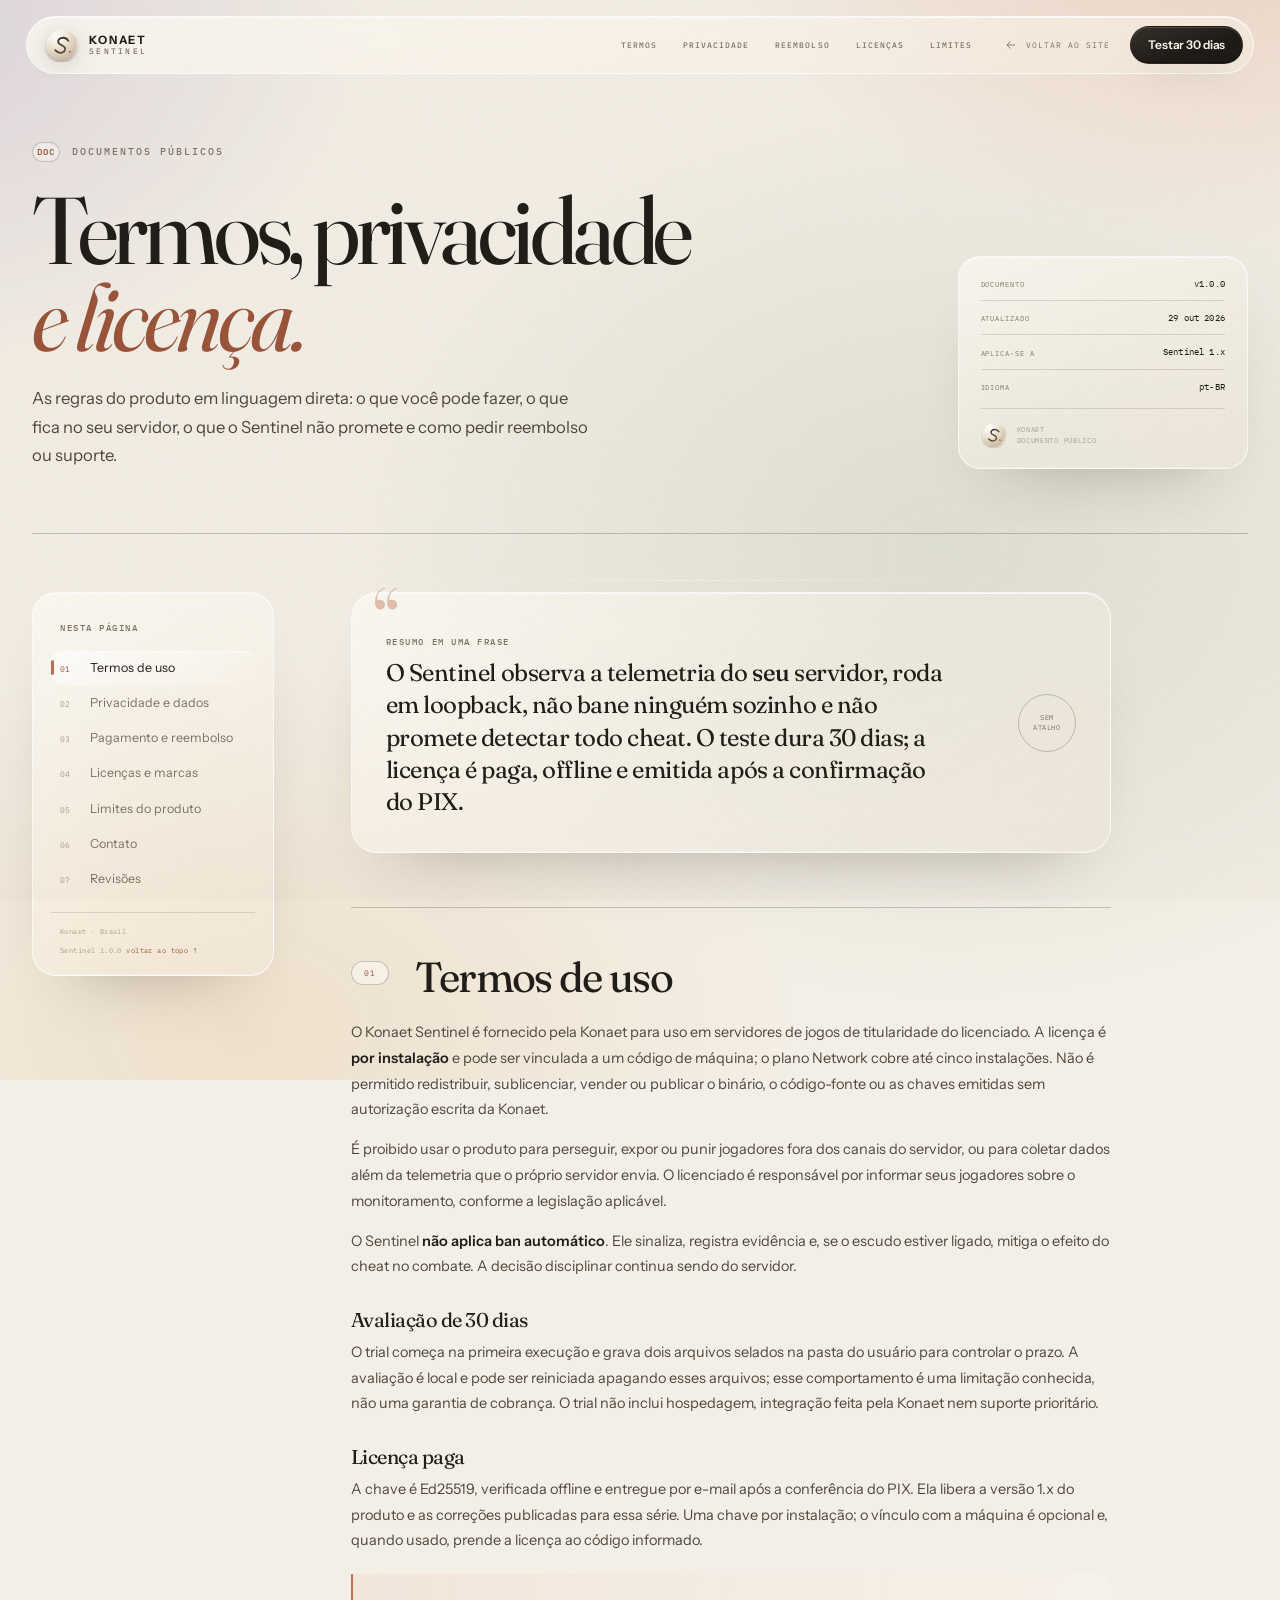
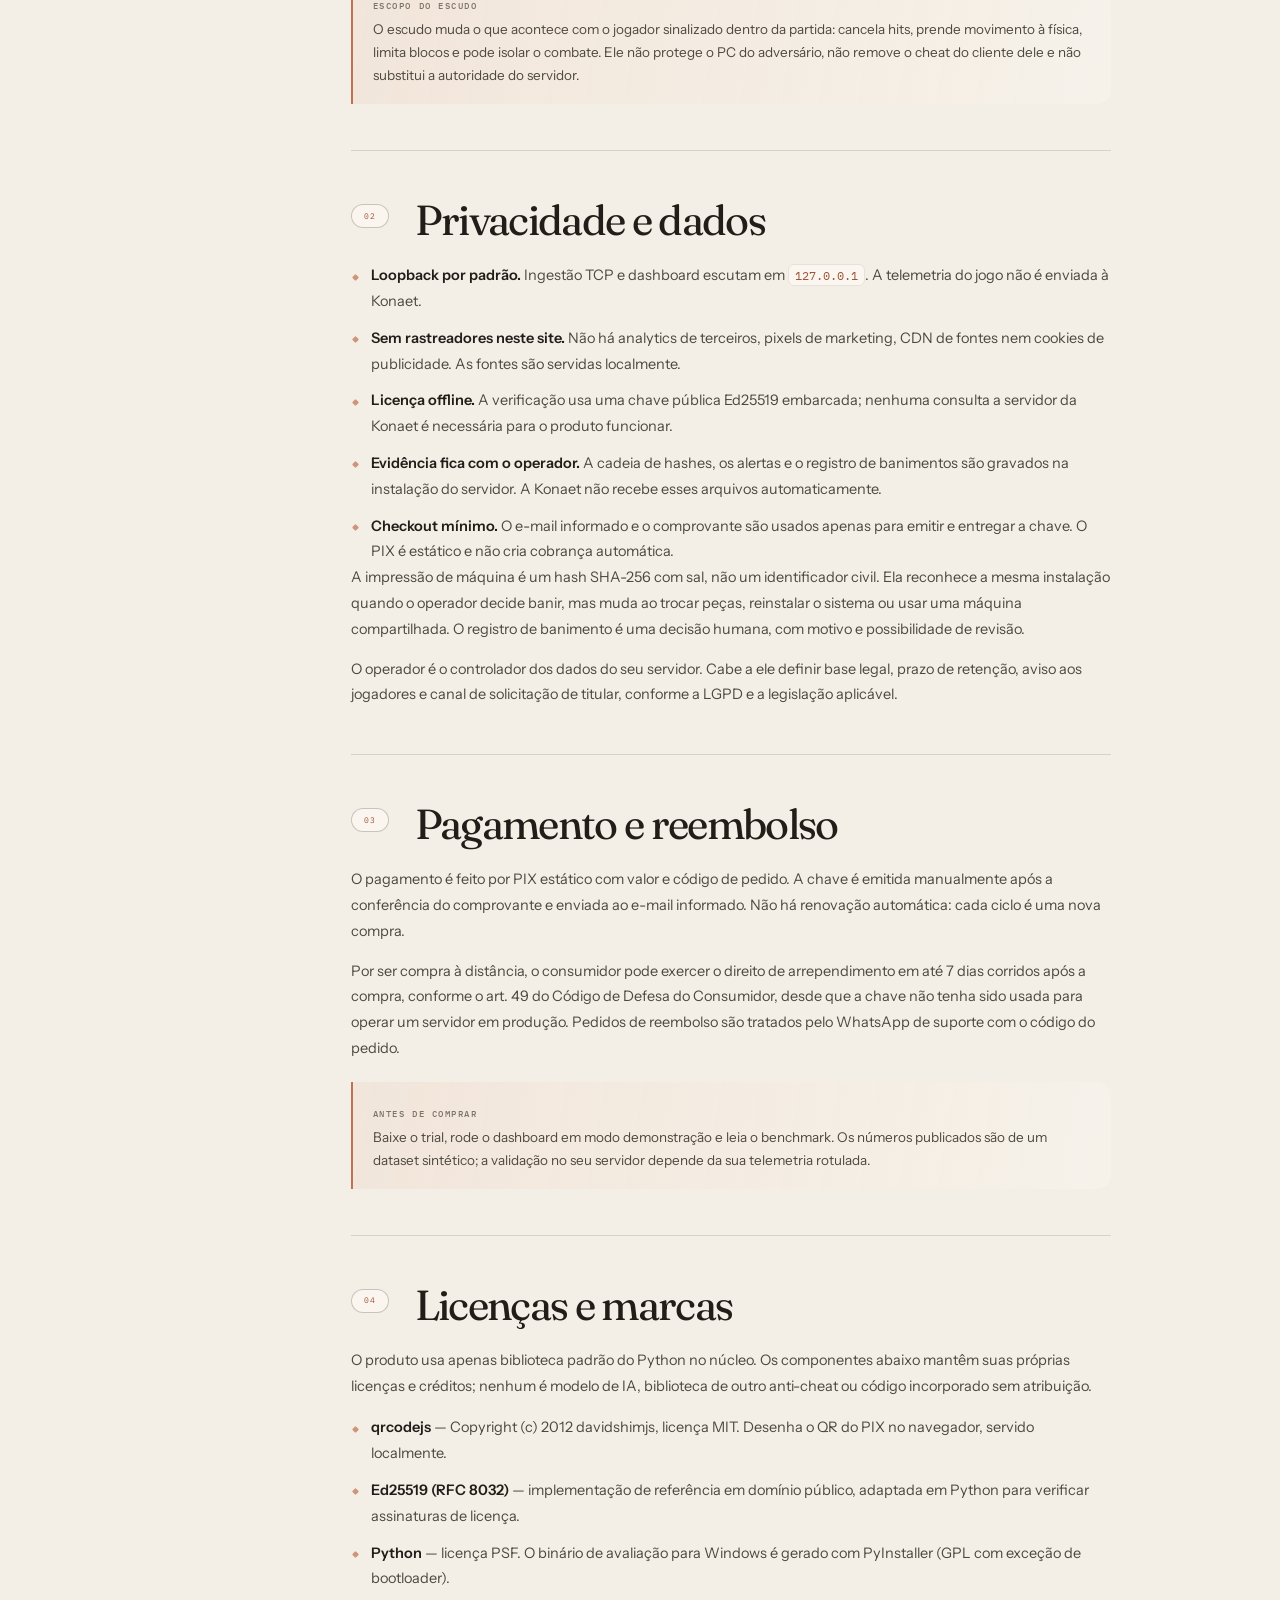
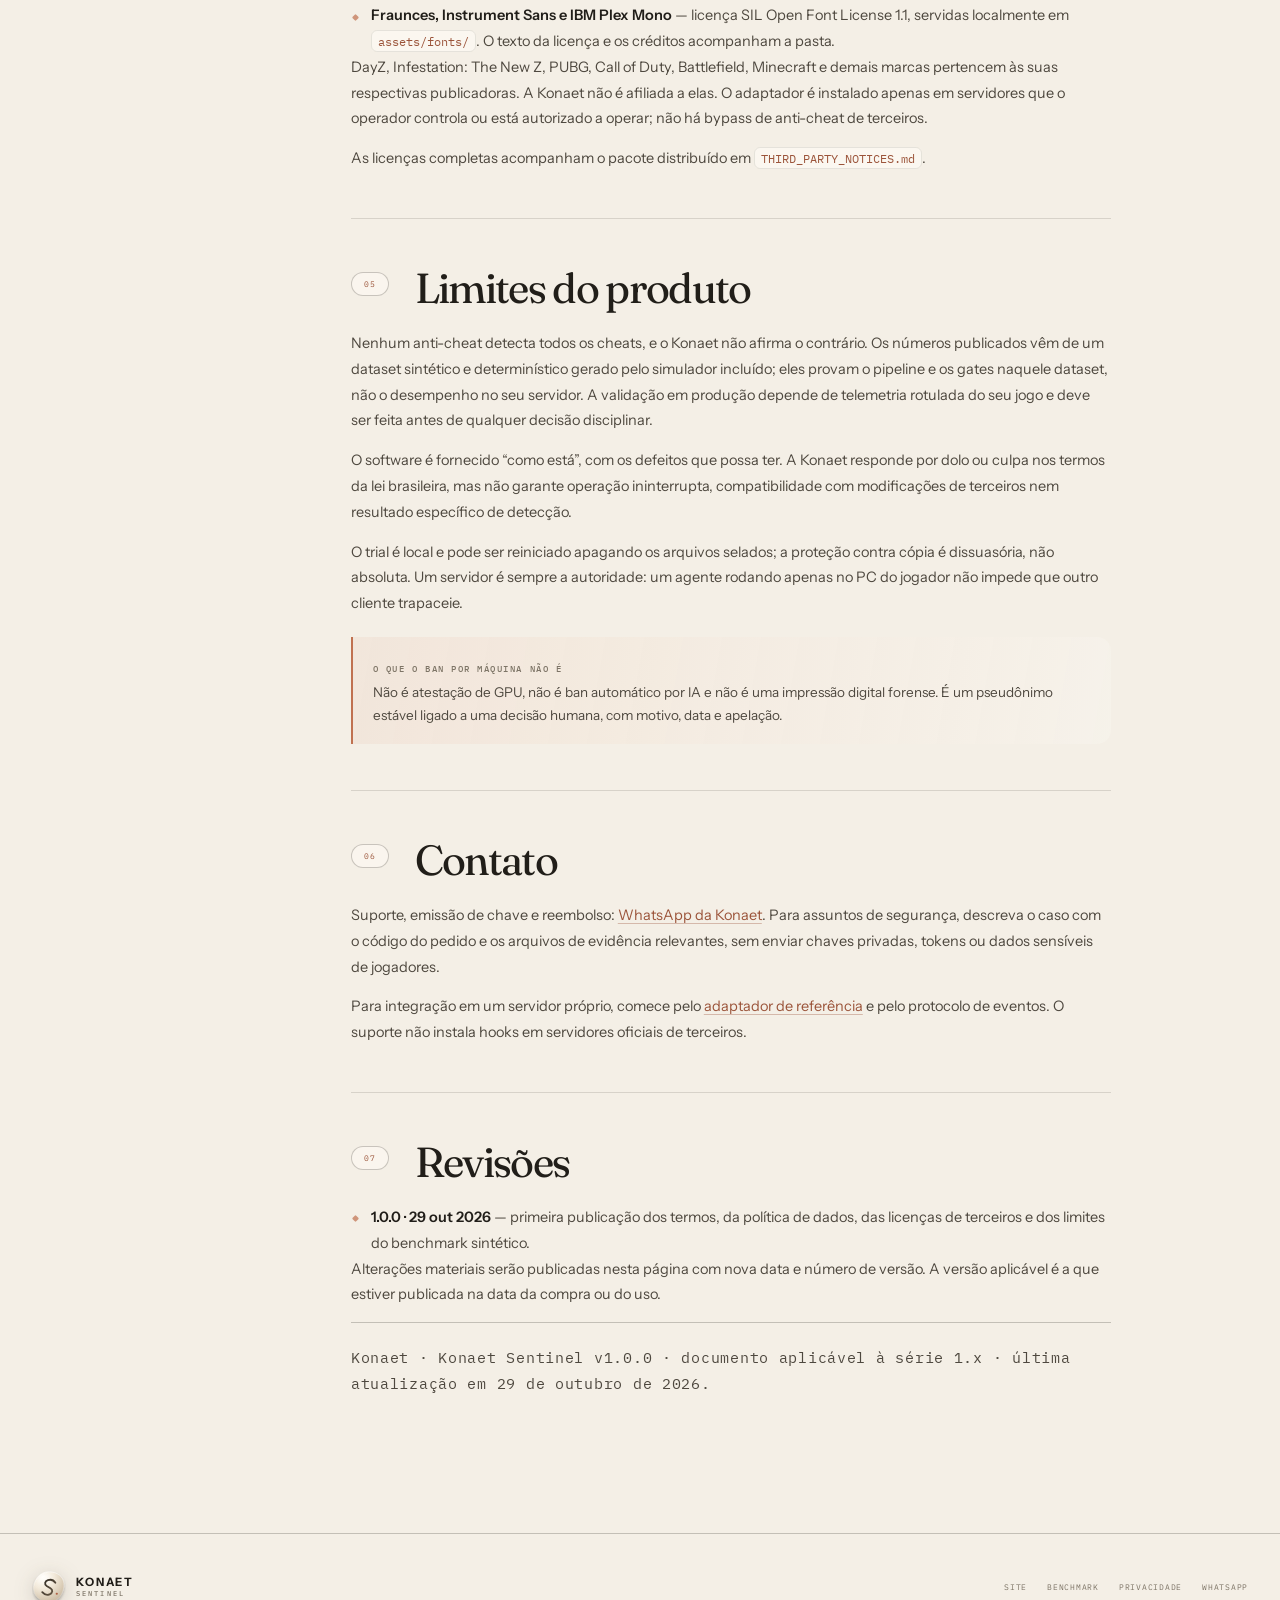
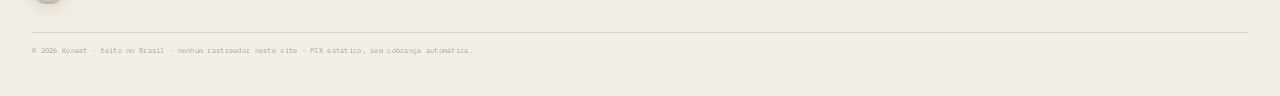
==== legal.html @ 9502de04 "site: publicar Konaet Sentinel e o teste de 30 dias" ====
<!doctype html>
<html lang="pt-BR">
<head>
<meta charset="utf-8">
<meta name="viewport" content="width=device-width, initial-scale=1">
<title>Termos, privacidade e licença · Konaet Sentinel</title>
<meta name="description" content="Termos de uso, privacidade, reembolso, licenças de terceiros e limites do Konaet Sentinel. Documento público da versão 1.0.0.">
<meta name="theme-color" content="#f4efe6">
<meta property="og:title" content="Termos, privacidade e licença · Konaet Sentinel">
<meta property="og:description" content="O que o Sentinel faz, o que não faz, como trata dados e quais são os limites do trial e da licença.">
<meta property="og:type" content="article">
<meta property="og:image" content="https://7dsol3.github.io/konaet-sentinel/assets/cover.jpg">
<meta property="og:image:width" content="1200">
<meta property="og:image:height" content="630">
<meta name="twitter:card" content="summary_large_image">
<meta name="twitter:image" content="https://7dsol3.github.io/konaet-sentinel/assets/cover.jpg">
<link rel="canonical" href="https://7dsol3.github.io/konaet-sentinel/legal.html">
<link rel="icon" href="assets/logo.svg" type="image/svg+xml">
<link rel="preload" as="font" href="assets/fonts/fraunces-normal-300-700-latin.woff2" type="font/woff2" crossorigin>
<link rel="preload" as="font" href="assets/fonts/instrument-sans-normal-400-700-latin.woff2" type="font/woff2" crossorigin>
<link rel="stylesheet" href="fonts.css">
<link rel="stylesheet" href="styles.css">
<link rel="stylesheet" href="legal.css">
</head>
<body class="legal-page">
<a class="skip" href="#documento">Pular para o documento</a>
<div class="grain" aria-hidden="true"></div>
<div class="legal-progress" id="legal-progress" aria-hidden="true"></div>

<header class="legal-head">
  <div class="legal-nav">
    <a class="brand" href="index.html" aria-label="Konaet Sentinel, voltar ao site">
      <img src="assets/logo.svg" alt="" width="34" height="34">
      <span class="brand-word"><b>KONAET</b><small>SENTINEL</small></span>
    </a>
    <nav class="legal-nav-links" aria-label="Documentos">
      <a href="#termos">Termos</a>
      <a href="#privacidade">Privacidade</a>
      <a href="#reembolso">Reembolso</a>
      <a href="#terceiros">Licenças</a>
      <a href="#limitacao">Limites</a>
    </nav>
    <a class="legal-back" href="index.html">
      <svg viewBox="0 0 24 24" fill="none" stroke="currentColor" stroke-width="1.6" aria-hidden="true"><path d="M19 12H5m0 0 6-6m-6 6 6 6"/></svg>
      <span>voltar ao site</span>
    </a>
    <a class="btn btn-ink btn-sm" href="index.html#planos">Testar 30 dias</a>
  </div>
</header>

<main class="legal-main wrap" id="documento">
  <div class="legal-hero">
    <div>
      <p class="kicker"><span>doc</span> documentos públicos</p>
      <h1>Termos, privacidade<br><em>e licença.</em></h1>
      <p class="legal-hero-lede">As regras do produto em linguagem direta: o que você pode fazer, o que fica no seu servidor, o que o Sentinel não promete e como pedir reembolso ou suporte.</p>
    </div>
    <aside class="legal-stamp glass" aria-label="Versão do documento">
      <dl>
        <div><dt>documento</dt><dd>v1.0.0</dd></div>
        <div><dt>atualizado</dt><dd>29 out 2026</dd></div>
        <div><dt>aplica-se a</dt><dd>Sentinel 1.x</dd></div>
        <div><dt>idioma</dt><dd>pt-BR</dd></div>
      </dl>
      <div class="stamp-seal">
        <img src="assets/logo.svg" alt="" width="26" height="26">
        <span>Konaet<br>documento público</span>
      </div>
    </aside>
  </div>

  <div class="legal-layout">
    <aside class="legal-toc glass" aria-label="Índice do documento">
      <span class="tag-label">nesta página</span>
      <nav>
        <a href="#termos" class="is-current"><i>01</i>Termos de uso</a>
        <a href="#privacidade"><i>02</i>Privacidade e dados</a>
        <a href="#reembolso"><i>03</i>Pagamento e reembolso</a>
        <a href="#terceiros"><i>04</i>Licenças e marcas</a>
        <a href="#limitacao"><i>05</i>Limites do produto</a>
        <a href="#contato"><i>06</i>Contato</a>
        <a href="#revisoes"><i>07</i>Revisões</a>
      </nav>
      <div class="legal-toc-foot">
        Konaet · Brasil<br>
        Sentinel 1.0.0
        <a href="#documento">voltar ao topo ↑</a>
      </div>
    </aside>

    <article class="legal-doc">
      <div class="legal-summary glass">
        <div>
          <span class="tag-label">resumo em uma frase</span>
          <p>O Sentinel observa a telemetria do <strong>seu</strong> servidor, roda em loopback, não bane ninguém sozinho e não promete detectar todo cheat. O teste dura 30 dias; a licença é paga, offline e emitida após a confirmação do PIX.</p>
        </div>
        <span class="legal-summary-mark" aria-hidden="true">sem<br>atalho</span>
      </div>

      <section class="legal-section" id="termos">
        <div class="legal-section-head">
          <span class="legal-section-num" aria-hidden="true">01</span>
          <h2><a class="legal-anchor" href="#termos">Termos de uso</a></h2>
        </div>
        <p>O Konaet Sentinel é fornecido pela Konaet para uso em servidores de jogos de titularidade do licenciado. A licença é <strong>por instalação</strong> e pode ser vinculada a um código de máquina; o plano Network cobre até cinco instalações. Não é permitido redistribuir, sublicenciar, vender ou publicar o binário, o código-fonte ou as chaves emitidas sem autorização escrita da Konaet.</p>
        <p>É proibido usar o produto para perseguir, expor ou punir jogadores fora dos canais do servidor, ou para coletar dados além da telemetria que o próprio servidor envia. O licenciado é responsável por informar seus jogadores sobre o monitoramento, conforme a legislação aplicável.</p>
        <p>O Sentinel <strong>não aplica ban automático</strong>. Ele sinaliza, registra evidência e, se o escudo estiver ligado, mitiga o efeito do cheat no combate. A decisão disciplinar continua sendo do servidor.</p>

        <h3>Avaliação de 30 dias</h3>
        <p>O trial começa na primeira execução e grava dois arquivos selados na pasta do usuário para controlar o prazo. A avaliação é local e pode ser reiniciada apagando esses arquivos; esse comportamento é uma limitação conhecida, não uma garantia de cobrança. O trial não inclui hospedagem, integração feita pela Konaet nem suporte prioritário.</p>

        <h3>Licença paga</h3>
        <p>A chave é Ed25519, verificada offline e entregue por e-mail após a conferência do PIX. Ela libera a versão 1.x do produto e as correções publicadas para essa série. Uma chave por instalação; o vínculo com a máquina é opcional e, quando usado, prende a licença ao código informado.</p>

        <div class="legal-note">
          <span class="tag-label">escopo do escudo</span>
          <p>O escudo muda o que acontece com o jogador sinalizado dentro da partida: cancela hits, prende movimento à física, limita blocos e pode isolar o combate. Ele não protege o PC do adversário, não remove o cheat do cliente dele e não substitui a autoridade do servidor.</p>
        </div>
      </section>

      <section class="legal-section" id="privacidade">
        <div class="legal-section-head">
          <span class="legal-section-num" aria-hidden="true">02</span>
          <h2><a class="legal-anchor" href="#privacidade">Privacidade e dados</a></h2>
        </div>
        <ul>
          <li><strong>Loopback por padrão.</strong> Ingestão TCP e dashboard escutam em <code>127.0.0.1</code>. A telemetria do jogo não é enviada à Konaet.</li>
          <li><strong>Sem rastreadores neste site.</strong> Não há analytics de terceiros, pixels de marketing, CDN de fontes nem cookies de publicidade. As fontes são servidas localmente.</li>
          <li><strong>Licença offline.</strong> A verificação usa uma chave pública Ed25519 embarcada; nenhuma consulta a servidor da Konaet é necessária para o produto funcionar.</li>
          <li><strong>Evidência fica com o operador.</strong> A cadeia de hashes, os alertas e o registro de banimentos são gravados na instalação do servidor. A Konaet não recebe esses arquivos automaticamente.</li>
          <li><strong>Checkout mínimo.</strong> O e-mail informado e o comprovante são usados apenas para emitir e entregar a chave. O PIX é estático e não cria cobrança automática.</li>
        </ul>
        <p>A impressão de máquina é um hash SHA-256 com sal, não um identificador civil. Ela reconhece a mesma instalação quando o operador decide banir, mas muda ao trocar peças, reinstalar o sistema ou usar uma máquina compartilhada. O registro de banimento é uma decisão humana, com motivo e possibilidade de revisão.</p>
        <p>O operador é o controlador dos dados do seu servidor. Cabe a ele definir base legal, prazo de retenção, aviso aos jogadores e canal de solicitação de titular, conforme a LGPD e a legislação aplicável.</p>
      </section>

      <section class="legal-section" id="reembolso">
        <div class="legal-section-head">
          <span class="legal-section-num" aria-hidden="true">03</span>
          <h2><a class="legal-anchor" href="#reembolso">Pagamento e reembolso</a></h2>
        </div>
        <p>O pagamento é feito por PIX estático com valor e código de pedido. A chave é emitida manualmente após a conferência do comprovante e enviada ao e-mail informado. Não há renovação automática: cada ciclo é uma nova compra.</p>
        <p>Por ser compra à distância, o consumidor pode exercer o direito de arrependimento em até 7 dias corridos após a compra, conforme o art. 49 do Código de Defesa do Consumidor, desde que a chave não tenha sido usada para operar um servidor em produção. Pedidos de reembolso são tratados pelo WhatsApp de suporte com o código do pedido.</p>
        <div class="legal-note">
          <span class="tag-label">antes de comprar</span>
          <p>Baixe o trial, rode o dashboard em modo demonstração e leia o benchmark. Os números publicados são de um dataset sintético; a validação no seu servidor depende da sua telemetria rotulada.</p>
        </div>
      </section>

      <section class="legal-section" id="terceiros">
        <div class="legal-section-head">
          <span class="legal-section-num" aria-hidden="true">04</span>
          <h2><a class="legal-anchor" href="#terceiros">Licenças e marcas</a></h2>
        </div>
        <p>O produto usa apenas biblioteca padrão do Python no núcleo. Os componentes abaixo mantêm suas próprias licenças e créditos; nenhum é modelo de IA, biblioteca de outro anti-cheat ou código incorporado sem atribuição.</p>
        <ul>
          <li><strong>qrcodejs</strong> — Copyright (c) 2012 davidshimjs, licença MIT. Desenha o QR do PIX no navegador, servido localmente.</li>
          <li><strong>Ed25519 (RFC 8032)</strong> — implementação de referência em domínio público, adaptada em Python para verificar assinaturas de licença.</li>
          <li><strong>Python</strong> — licença PSF. O binário de avaliação para Windows é gerado com PyInstaller (GPL com exceção de bootloader).</li>
          <li><strong>Fraunces, Instrument Sans e IBM Plex Mono</strong> — licença SIL Open Font License 1.1, servidas localmente em <code>assets/fonts/</code>. O texto da licença e os créditos acompanham a pasta.</li>
        </ul>
        <p>DayZ, Infestation: The New Z, PUBG, Call of Duty, Battlefield, Minecraft e demais marcas pertencem às suas respectivas publicadoras. A Konaet não é afiliada a elas. O adaptador é instalado apenas em servidores que o operador controla ou está autorizado a operar; não há bypass de anti-cheat de terceiros.</p>
        <p>As licenças completas acompanham o pacote distribuído em <code>THIRD_PARTY_NOTICES.md</code>.</p>
      </section>

      <section class="legal-section" id="limitacao">
        <div class="legal-section-head">
          <span class="legal-section-num" aria-hidden="true">05</span>
          <h2><a class="legal-anchor" href="#limitacao">Limites do produto</a></h2>
        </div>
        <p>Nenhum anti-cheat detecta todos os cheats, e o Konaet não afirma o contrário. Os números publicados vêm de um dataset sintético e determinístico gerado pelo simulador incluído; eles provam o pipeline e os gates naquele dataset, não o desempenho no seu servidor. A validação em produção depende de telemetria rotulada do seu jogo e deve ser feita antes de qualquer decisão disciplinar.</p>
        <p>O software é fornecido “como está”, com os defeitos que possa ter. A Konaet responde por dolo ou culpa nos termos da lei brasileira, mas não garante operação ininterrupta, compatibilidade com modificações de terceiros nem resultado específico de detecção.</p>
        <p>O trial é local e pode ser reiniciado apagando os arquivos selados; a proteção contra cópia é dissuasória, não absoluta. Um servidor é sempre a autoridade: um agente rodando apenas no PC do jogador não impede que outro cliente trapaceie.</p>
        <div class="legal-note">
          <span class="tag-label">o que o ban por máquina não é</span>
          <p>Não é atestação de GPU, não é ban automático por IA e não é uma impressão digital forense. É um pseudônimo estável ligado a uma decisão humana, com motivo, data e apelação.</p>
        </div>
      </section>

      <section class="legal-section" id="contato">
        <div class="legal-section-head">
          <span class="legal-section-num" aria-hidden="true">06</span>
          <h2><a class="legal-anchor" href="#contato">Contato</a></h2>
        </div>
        <p>Suporte, emissão de chave e reembolso: <a href="https://wa.me/message/43CXZJ7NW2FPDO" target="_blank" rel="noopener">WhatsApp da Konaet</a>. Para assuntos de segurança, descreva o caso com o código do pedido e os arquivos de evidência relevantes, sem enviar chaves privadas, tokens ou dados sensíveis de jogadores.</p>
        <p>Para integração em um servidor próprio, comece pelo <a href="index.html#jogos">adaptador de referência</a> e pelo protocolo de eventos. O suporte não instala hooks em servidores oficiais de terceiros.</p>
      </section>

      <section class="legal-section" id="revisoes">
        <div class="legal-section-head">
          <span class="legal-section-num" aria-hidden="true">07</span>
          <h2><a class="legal-anchor" href="#revisoes">Revisões</a></h2>
        </div>
        <ul>
          <li><strong>1.0.0 · 29 out 2026</strong> — primeira publicação dos termos, da política de dados, das licenças de terceiros e dos limites do benchmark sintético.</li>
        </ul>
        <p>Alterações materiais serão publicadas nesta página com nova data e número de versão. A versão aplicável é a que estiver publicada na data da compra ou do uso.</p>
        <p class="legal-foot">Konaet · Konaet Sentinel v1.0.0 · documento aplicável à série 1.x · última atualização em 29 de outubro de 2026.</p>
      </section>
    </article>
  </div>
</main>

<footer class="legal-footer">
  <div class="wrap legal-footer-inner">
    <a class="brand" href="index.html" aria-label="Konaet Sentinel">
      <img src="assets/logo.svg" alt="" width="34" height="34">
      <span class="brand-word"><b>KONAET</b><small>SENTINEL</small></span>
    </a>
    <nav class="legal-footer-links" aria-label="Links do documento">
      <a href="index.html">site</a>
      <a href="index.html#prova">benchmark</a>
      <a href="#privacidade">privacidade</a>
      <a href="https://wa.me/message/43CXZJ7NW2FPDO" target="_blank" rel="noopener">WhatsApp</a>
    </nav>
    <p class="fine">© 2026 Konaet · feito no Brasil · nenhum rastreador neste site · PIX estático, sem cobrança automática.</p>
  </div>
</footer>

<script>
(function () {
  var bar = document.getElementById("legal-progress");
  var links = Array.prototype.slice.call(document.querySelectorAll(".legal-toc nav a"));
  var entries = links.map(function (link) {
    var id = link.getAttribute("href").slice(1);
    return { link: link, section: document.getElementById(id) };
  }).filter(function (entry) { return entry.section; });
  var ticking = false;

  function update() {
    var top = window.scrollY || window.pageYOffset;
    var max = document.documentElement.scrollHeight - window.innerHeight;
    if (bar) bar.style.transform = "scaleX(" + (max > 0 ? Math.min(top / max, 1) : 0) + ")";
    var active = entries.length ? entries[0] : null;
    entries.forEach(function (entry) {
      if (entry.section.getBoundingClientRect().top <= 180) active = entry;
    });
    if (active) {
      entries.forEach(function (entry) { entry.link.classList.toggle("is-current", entry === active); });
    }
    ticking = false;
  }

  window.addEventListener("scroll", function () {
    if (!ticking) {
      ticking = true;
      requestAnimationFrame(update);
    }
  }, { passive: true });
  update();
})();
</script>
</body>
</html>
---- fonts.css ----
/* latin-ext */
@font-face {
  font-family: 'Fraunces';
  font-style: italic;
  font-weight: 300 600;
  font-display: swap;
  src: url(assets/fonts/fraunces-italic-300-600-latin-ext.woff2) format('woff2');
  unicode-range: U+0100-02BA, U+02BD-02C5, U+02C7-02CC, U+02CE-02D7, U+02DD-02FF, U+0304, U+0308, U+0329, U+1D00-1DBF, U+1E00-1E9F, U+1EF2-1EFF, U+2020, U+20A0-20AB, U+20AD-20C4, U+2113, U+2C60-2C7F, U+A720-A7FF;
}

/* latin */
@font-face {
  font-family: 'Fraunces';
  font-style: italic;
  font-weight: 300 600;
  font-display: swap;
  src: url(assets/fonts/fraunces-italic-300-600-latin.woff2) format('woff2');
  unicode-range: U+0000-00FF, U+0131, U+0152-0153, U+02BB-02BC, U+02C6, U+02DA, U+02DC, U+0304, U+0308, U+0329, U+2000-206F, U+20AC, U+2122, U+2191, U+2193, U+2212, U+2215, U+FEFF, U+FFFD;
}

/* latin-ext */
@font-face {
  font-family: 'Fraunces';
  font-style: normal;
  font-weight: 300 700;
  font-display: swap;
  src: url(assets/fonts/fraunces-normal-300-700-latin-ext.woff2) format('woff2');
  unicode-range: U+0100-02BA, U+02BD-02C5, U+02C7-02CC, U+02CE-02D7, U+02DD-02FF, U+0304, U+0308, U+0329, U+1D00-1DBF, U+1E00-1E9F, U+1EF2-1EFF, U+2020, U+20A0-20AB, U+20AD-20C4, U+2113, U+2C60-2C7F, U+A720-A7FF;
}

/* latin */
@font-face {
  font-family: 'Fraunces';
  font-style: normal;
  font-weight: 300 700;
  font-display: swap;
  src: url(assets/fonts/fraunces-normal-300-700-latin.woff2) format('woff2');
  unicode-range: U+0000-00FF, U+0131, U+0152-0153, U+02BB-02BC, U+02C6, U+02DA, U+02DC, U+0304, U+0308, U+0329, U+2000-206F, U+20AC, U+2122, U+2191, U+2193, U+2212, U+2215, U+FEFF, U+FFFD;
}

/* latin-ext */
@font-face {
  font-family: 'IBM Plex Mono';
  font-style: normal;
  font-weight: 400;
  font-display: swap;
  src: url(assets/fonts/ibm-plex-mono-normal-400-latin-ext.woff2) format('woff2');
  unicode-range: U+0100-02BA, U+02BD-02C5, U+02C7-02CC, U+02CE-02D7, U+02DD-02FF, U+0304, U+0308, U+0329, U+1D00-1DBF, U+1E00-1E9F, U+1EF2-1EFF, U+2020, U+20A0-20AB, U+20AD-20C4, U+2113, U+2C60-2C7F, U+A720-A7FF;
}

/* latin */
@font-face {
  font-family: 'IBM Plex Mono';
  font-style: normal;
  font-weight: 400;
  font-display: swap;
  src: url(assets/fonts/ibm-plex-mono-normal-400-latin.woff2) format('woff2');
  unicode-range: U+0000-00FF, U+0131, U+0152-0153, U+02BB-02BC, U+02C6, U+02DA, U+02DC, U+0304, U+0308, U+0329, U+2000-206F, U+20AC, U+2122, U+2191, U+2193, U+2212, U+2215, U+FEFF, U+FFFD;
}

/* latin-ext */
@font-face {
  font-family: 'IBM Plex Mono';
  font-style: normal;
  font-weight: 500;
  font-display: swap;
  src: url(assets/fonts/ibm-plex-mono-normal-500-latin-ext.woff2) format('woff2');
  unicode-range: U+0100-02BA, U+02BD-02C5, U+02C7-02CC, U+02CE-02D7, U+02DD-02FF, U+0304, U+0308, U+0329, U+1D00-1DBF, U+1E00-1E9F, U+1EF2-1EFF, U+2020, U+20A0-20AB, U+20AD-20C4, U+2113, U+2C60-2C7F, U+A720-A7FF;
}

/* latin */
@font-face {
  font-family: 'IBM Plex Mono';
  font-style: normal;
  font-weight: 500;
  font-display: swap;
  src: url(assets/fonts/ibm-plex-mono-normal-500-latin.woff2) format('woff2');
  unicode-range: U+0000-00FF, U+0131, U+0152-0153, U+02BB-02BC, U+02C6, U+02DA, U+02DC, U+0304, U+0308, U+0329, U+2000-206F, U+20AC, U+2122, U+2191, U+2193, U+2212, U+2215, U+FEFF, U+FFFD;
}

/* latin-ext */
@font-face {
  font-family: 'Instrument Sans';
  font-style: italic;
  font-weight: 400 600;
  font-stretch: 100%;
  font-display: swap;
  src: url(assets/fonts/instrument-sans-italic-400-600-latin-ext.woff2) format('woff2');
  unicode-range: U+0100-02BA, U+02BD-02C5, U+02C7-02CC, U+02CE-02D7, U+02DD-02FF, U+0304, U+0308, U+0329, U+1D00-1DBF, U+1E00-1E9F, U+1EF2-1EFF, U+2020, U+20A0-20AB, U+20AD-20C4, U+2113, U+2C60-2C7F, U+A720-A7FF;
}

/* latin */
@font-face {
  font-family: 'Instrument Sans';
  font-style: italic;
  font-weight: 400 600;
  font-stretch: 100%;
  font-display: swap;
  src: url(assets/fonts/instrument-sans-italic-400-600-latin.woff2) format('woff2');
  unicode-range: U+0000-00FF, U+0131, U+0152-0153, U+02BB-02BC, U+02C6, U+02DA, U+02DC, U+0304, U+0308, U+0329, U+2000-206F, U+20AC, U+2122, U+2191, U+2193, U+2212, U+2215, U+FEFF, U+FFFD;
}

/* latin-ext */
@font-face {
  font-family: 'Instrument Sans';
  font-style: normal;
  font-weight: 400 700;
  font-stretch: 100%;
  font-display: swap;
  src: url(assets/fonts/instrument-sans-normal-400-700-latin-ext.woff2) format('woff2');
  unicode-range: U+0100-02BA, U+02BD-02C5, U+02C7-02CC, U+02CE-02D7, U+02DD-02FF, U+0304, U+0308, U+0329, U+1D00-1DBF, U+1E00-1E9F, U+1EF2-1EFF, U+2020, U+20A0-20AB, U+20AD-20C4, U+2113, U+2C60-2C7F, U+A720-A7FF;
}

/* latin */
@font-face {
  font-family: 'Instrument Sans';
  font-style: normal;
  font-weight: 400 700;
  font-stretch: 100%;
  font-display: swap;
  src: url(assets/fonts/instrument-sans-normal-400-700-latin.woff2) format('woff2');
  unicode-range: U+0000-00FF, U+0131, U+0152-0153, U+02BB-02BC, U+02C6, U+02DA, U+02DC, U+0304, U+0308, U+0329, U+2000-206F, U+20AC, U+2122, U+2191, U+2193, U+2212, U+2215, U+FEFF, U+FFFD;
}
---- styles.css ----
/* ==========================================================================
   Konaet Sentinel — superfície de vidro líquido
   Papel marfim, vidro leitoso, tipografia editorial e micro-instrumentos.
   Sem neon, sem HUD, sem estética futurista: matéria, luz e impressão.
   ========================================================================== */

:root {
  --paper: #f4efe6;
  --paper-deep: #ece4d6;
  --cream: #fdf9f0;
  --milk: rgba(255, 252, 246, 0.58);
  --ink: #211e19;
  --ink-soft: #4e483f;
  --muted: #7d7466;
  --faint: #a89e8e;
  --line: rgba(44, 38, 29, 0.14);
  --line-strong: rgba(44, 38, 29, 0.24);
  --clay: #c07150;
  --clay-deep: #9b543a;
  --peach: #e9b9a0;
  --peach-soft: #f3d6c6;
  --sage: #93a68c;
  --sage-deep: #64775d;
  --lilac: #bcb0cf;
  --plum: #8a6f86;
  --honey: #d8ad6f;
  --serif: "Fraunces", "Iowan Old Style", "Palatino Linotype", Georgia, serif;
  --sans: "Instrument Sans", "Segoe UI", system-ui, -apple-system, sans-serif;
  --mono: "IBM Plex Mono", ui-monospace, "Cascadia Mono", Consolas, monospace;
  --r-xs: 12px;
  --r-sm: 18px;
  --r-md: 26px;
  --r-lg: 36px;
  --shadow-soft: 0 34px 70px -46px rgba(58, 44, 28, 0.42);
  --shadow-lift: 0 46px 90px -48px rgba(58, 44, 28, 0.5);
  --ease: cubic-bezier(0.22, 1, 0.36, 1);
  --ease-spring: cubic-bezier(0.34, 1.5, 0.64, 1);
}

*,
*::before,
*::after { box-sizing: border-box; }

[hidden] { display: none !important; }

html {
  scroll-behavior: smooth;
  -webkit-text-size-adjust: 100%;
}

body {
  margin: 0;
  background: var(--paper);
  color: var(--ink);
  font-family: var(--sans);
  font-size: 16px;
  line-height: 1.6;
  font-optical-sizing: auto;
  -webkit-font-smoothing: antialiased;
  text-rendering: optimizeLegibility;
  overflow-x: hidden;
}

body::before {
  content: "";
  position: fixed;
  inset: -20vh -10vw;
  z-index: -2;
  pointer-events: none;
  background:
    radial-gradient(48% 42% at 88% 4%, rgba(233, 185, 160, 0.55), transparent 70%),
    radial-gradient(42% 38% at 2% 16%, rgba(188, 176, 207, 0.4), transparent 72%),
    radial-gradient(52% 48% at 70% 58%, rgba(147, 166, 140, 0.2), transparent 74%),
    radial-gradient(50% 40% at 24% 96%, rgba(216, 173, 111, 0.22), transparent 72%);
}

::selection { background: var(--clay); color: var(--cream); }

img, svg { max-width: 100%; }
img { display: block; }
a { color: inherit; }
button { font: inherit; color: inherit; }
code { font-family: var(--mono); }

h1, h2, h3, h4, p, figure, dl, dd { margin: 0; }
h1, h2, h3 { font-family: var(--serif); font-weight: 420; line-height: 0.98; letter-spacing: -0.035em; }
h1 em, h2 em, h3 em { font-style: italic; font-weight: 380; color: var(--clay-deep); }
ul { margin: 0; padding: 0; list-style: none; }

:focus-visible {
  outline: 2px solid var(--clay-deep);
  outline-offset: 3px;
  border-radius: 6px;
}

.skip {
  position: fixed;
  top: -100px;
  left: 20px;
  z-index: 200;
  padding: 12px 20px;
  border-radius: 999px;
  background: var(--ink);
  color: var(--cream);
  font: 600 12px/1 var(--sans);
  text-decoration: none;
  transition: top 0.25s var(--ease);
}
.skip:focus { top: 20px; }

/* ---------------------------------------------------------- textura e moldura */
.grain {
  position: fixed;
  inset: 0;
  z-index: 90;
  pointer-events: none;
  opacity: 0.22;
  mix-blend-mode: multiply;
  background-image: url("data:image/svg+xml,%3Csvg xmlns='http://www.w3.org/2000/svg' width='220' height='220'%3E%3Cfilter id='n'%3E%3CfeTurbulence type='fractalNoise' baseFrequency='.84' numOctaves='3' stitchTiles='stitch'/%3E%3C/filter%3E%3Crect width='100%25' height='100%25' filter='url(%23n)' opacity='.5'/%3E%3C/svg%3E");
}

.frame {
  position: fixed;
  inset: 11px;
  z-index: 70;
  pointer-events: none;
  border: 1px solid rgba(255, 255, 255, 0.5);
  border-radius: 22px;
  box-shadow:
    0 0 0 1px rgba(44, 38, 29, 0.07),
    inset 0 0 0 1px rgba(255, 255, 255, 0.2);
}

.scroll-progress {
  position: fixed;
  top: 0;
  left: 0;
  z-index: 120;
  width: 100%;
  height: 2px;
  background: linear-gradient(90deg, var(--clay-deep), var(--peach), var(--lilac));
  transform: scaleX(0);
  transform-origin: 0 50%;
  pointer-events: none;
}

/* ---------------------------------------------------------- cursor de vidro */
.cursor-lens,
.cursor-dot { display: none; }

@media (hover: hover) and (pointer: fine) and (min-width: 1021px) {
  .cursor-lens {
    display: block;
    position: fixed;
    top: 0;
    left: 0;
    z-index: 70;
    width: 260px;
    height: 260px;
    margin: -130px 0 0 -130px;
    border-radius: 50%;
    pointer-events: none;
    background: radial-gradient(circle at 36% 30%, rgba(255, 255, 255, 0.28), rgba(255, 255, 255, 0.04) 58%, transparent 70%);
    border: 1px solid rgba(255, 255, 255, 0.42);
    box-shadow:
      inset 0 0 40px rgba(255, 255, 255, 0.28),
      0 30px 60px -40px rgba(58, 44, 28, 0.4);
    backdrop-filter: blur(3px) saturate(1.15);
    -webkit-backdrop-filter: blur(3px) saturate(1.15);
    opacity: 0;
    transition: opacity 0.5s ease;
    will-change: transform;
  }
  .cursor-lens.is-on { opacity: 1; }
  .cursor-dot {
    display: block;
    position: fixed;
    top: 0;
    left: 0;
    z-index: 96;
    width: 7px;
    height: 7px;
    margin: -3.5px 0 0 -3.5px;
    border-radius: 50%;
    background: var(--clay-deep);
    box-shadow: 0 0 0 4px rgba(192, 113, 80, 0.14);
    pointer-events: none;
    opacity: 0;
    transition: opacity 0.3s ease, width 0.3s ease, height 0.3s ease;
    will-change: transform;
  }
  .cursor-dot.is-on { opacity: 0.9; }
  .cursor-dot.is-hot { width: 4px; height: 4px; background: var(--cream); box-shadow: 0 0 0 5px rgba(33, 30, 25, 0.55); }
}

/* ---------------------------------------------------------- base */
.wrap {
  width: min(1240px, 100% - 64px);
  margin-inline: auto;
}
.section-pad { padding: clamp(84px, 11vw, 150px) 0; scroll-margin-top: 110px; }
section[id] { scroll-margin-top: 104px; }

.kicker {
  display: flex;
  align-items: center;
  gap: 12px;
  font-family: var(--mono);
  font-size: 10px;
  font-weight: 500;
  letter-spacing: 0.2em;
  line-height: 1;
  text-transform: uppercase;
  color: var(--muted);
}
.kicker > span {
  display: inline-grid;
  place-items: center;
  width: 28px;
  height: 20px;
  border: 1px solid var(--line-strong);
  border-radius: 999px;
  font-size: 8.5px;
  letter-spacing: 0.08em;
  color: var(--clay-deep);
  background: rgba(255, 252, 246, 0.45);
}
.kicker.light { color: rgba(253, 249, 240, 0.62); }
.kicker.light > span { color: var(--peach); border-color: rgba(253, 249, 240, 0.28); background: rgba(253, 249, 240, 0.06); }

.tag-label {
  display: inline-flex;
  align-items: center;
  gap: 8px;
  font-family: var(--mono);
  font-size: 8.5px;
  font-weight: 500;
  letter-spacing: 0.18em;
  line-height: 1.2;
  text-transform: uppercase;
  color: var(--muted);
}
.tag-label.light { color: rgba(253, 249, 240, 0.55); }

.section-head { max-width: 820px; margin-bottom: clamp(40px, 6vw, 72px); }
.section-head h2 {
  margin-top: 22px;
  font-size: clamp(42px, 5.6vw, 76px);
}
.section-lede {
  max-width: 600px;
  margin-top: 24px;
  color: var(--ink-soft);
  font-size: clamp(15px, 1.35vw, 17px);
  line-height: 1.68;
}
.section-head.center { margin-inline: auto; text-align: center; }
.section-head.center .kicker { justify-content: center; }
.section-head.center .section-lede { margin-inline: auto; }
.section-lede.light { color: rgba(253, 249, 240, 0.66); }

.micro {
  font-family: var(--mono);
  font-size: 9.5px;
  letter-spacing: 0.08em;
  line-height: 1.6;
  color: var(--muted);
}

.quiet-link {
  display: inline-flex;
  align-items: center;
  gap: 8px;
  font-family: var(--mono);
  font-size: 9px;
  font-weight: 500;
  letter-spacing: 0.12em;
  text-transform: uppercase;
  color: var(--ink-soft);
  text-decoration: none;
  border-bottom: 1px solid var(--line-strong);
  padding-bottom: 3px;
  transition: color 0.25s, gap 0.3s var(--ease), border-color 0.25s;
}
.quiet-link span { transition: transform 0.35s var(--ease); }
.quiet-link:hover { color: var(--clay-deep); gap: 12px; border-color: var(--clay); }
.quiet-link:hover span { transform: translateX(3px); }

/* ---------------------------------------------------------- vidro */
.glass {
  position: relative;
  background:
    linear-gradient(145deg, rgba(255, 253, 247, 0.7), rgba(255, 251, 243, 0.34) 52%, rgba(242, 233, 220, 0.46));
  border: 1px solid rgba(255, 255, 255, 0.7);
  box-shadow:
    var(--shadow-soft),
    inset 0 1px 0 rgba(255, 255, 255, 0.92),
    inset 0 -1px 0 rgba(255, 255, 255, 0.26);
  backdrop-filter: blur(22px) saturate(1.22);
  -webkit-backdrop-filter: blur(22px) saturate(1.22);
}
.glass::before {
  content: "";
  position: absolute;
  top: 0;
  left: 12%;
  right: 12%;
  height: 1px;
  pointer-events: none;
  background: linear-gradient(90deg, transparent, rgba(255, 255, 255, 0.95), transparent);
}

/* ---------------------------------------------------------- botões */
.btn {
  position: relative;
  display: inline-flex;
  align-items: center;
  justify-content: center;
  gap: 10px;
  min-height: 48px;
  padding: 0 24px;
  border: 1px solid transparent;
  border-radius: 999px;
  font-family: var(--sans);
  font-size: 13.5px;
  font-weight: 600;
  letter-spacing: -0.01em;
  line-height: 1;
  text-decoration: none;
  cursor: pointer;
  overflow: hidden;
  transition: transform 0.4s var(--ease), box-shadow 0.4s var(--ease), background 0.3s, color 0.3s;
  will-change: transform;
}
.btn svg { width: 17px; height: 17px; flex: none; }
.btn::after {
  content: "";
  position: absolute;
  inset: 0;
  background: linear-gradient(110deg, transparent 24%, rgba(255, 255, 255, 0.24) 46%, transparent 68%);
  transform: translateX(-130%);
  transition: transform 0.75s var(--ease);
  pointer-events: none;
}
.btn:hover::after { transform: translateX(130%); }
.btn:hover { transform: translateY(-2px); }
.btn:active { transform: translateY(0) scale(0.99); }

.btn-ink {
  color: var(--cream);
  background: linear-gradient(160deg, #34302a, #1e1b17 62%);
  box-shadow:
    0 20px 34px -18px rgba(33, 30, 25, 0.6),
    inset 0 1px 0 rgba(255, 255, 255, 0.16),
    inset 0 -1px 0 rgba(0, 0, 0, 0.35);
}
.btn-ink:hover { box-shadow: 0 26px 44px -18px rgba(33, 30, 25, 0.62), inset 0 1px 0 rgba(255, 255, 255, 0.2); }

.btn-glass {
  color: var(--ink);
  background: linear-gradient(150deg, rgba(255, 253, 247, 0.66), rgba(245, 237, 225, 0.36));
  border-color: rgba(255, 255, 255, 0.78);
  box-shadow:
    0 16px 30px -22px rgba(58, 44, 28, 0.4),
    inset 0 1px 0 rgba(255, 255, 255, 0.9),
    inset 0 -1px 0 rgba(255, 255, 255, 0.3);
  backdrop-filter: blur(16px) saturate(1.2);
  -webkit-backdrop-filter: blur(16px) saturate(1.2);
}
.btn-glass:hover { background: rgba(255, 252, 246, 0.8); }

.btn-cream {
  color: var(--ink);
  background: linear-gradient(165deg, #fffaf0, #f0e2cd 70%);
  box-shadow:
    0 22px 44px -20px rgba(0, 0, 0, 0.5),
    inset 0 1px 0 #ffffff,
    inset 0 -1px 0 rgba(155, 84, 58, 0.18);
}
.btn-cream:hover { background: linear-gradient(165deg, #ffffff, #f6e9d7); }

.btn-ghost-light {
  color: var(--cream);
  border-color: rgba(253, 249, 240, 0.3);
  background: rgba(253, 249, 240, 0.04);
}
.btn-ghost-light:hover { background: rgba(253, 249, 240, 0.12); border-color: rgba(253, 249, 240, 0.5); }

.btn-soft {
  color: var(--ink);
  background: rgba(188, 176, 207, 0.34);
  border-color: rgba(255, 255, 255, 0.55);
  box-shadow: inset 0 1px 0 rgba(255, 255, 255, 0.7);
}
.btn-soft:hover { background: rgba(188, 176, 207, 0.5); }

.btn-sm { min-height: 38px; padding: 0 17px; font-size: 12px; gap: 7px; }
.btn.wide { width: 100%; }

/* ---------------------------------------------------------- cabeçalho */
.masthead {
  position: fixed;
  top: 0;
  left: 0;
  right: 0;
  z-index: 80;
  padding: 16px 26px 0;
  pointer-events: none;
}
.nav-shell {
  position: relative;
  z-index: 2;
  display: flex;
  align-items: center;
  gap: 18px;
  width: min(1280px, 100%);
  margin-inline: auto;
  padding: 9px 10px 9px 18px;
  border-radius: 999px;
  border: 1px solid rgba(255, 255, 255, 0.66);
  background: linear-gradient(160deg, rgba(255, 252, 245, 0.68), rgba(247, 239, 228, 0.48));
  box-shadow:
    0 22px 50px -30px rgba(58, 44, 28, 0.46),
    inset 0 1px 0 rgba(255, 255, 255, 0.94),
    inset 0 -1px 0 rgba(255, 255, 255, 0.3);
  backdrop-filter: blur(28px) saturate(1.35);
  -webkit-backdrop-filter: blur(28px) saturate(1.35);
  pointer-events: auto;
  transition: background 0.35s ease, box-shadow 0.35s ease, border-color 0.35s ease;
}
.masthead.is-scrolled .nav-shell {
  background: linear-gradient(160deg, rgba(255, 253, 248, 0.9), rgba(247, 240, 230, 0.8));
  box-shadow:
    0 26px 55px -28px rgba(58, 44, 28, 0.5),
    inset 0 1px 0 #ffffff,
    inset 0 -1px 0 rgba(255, 255, 255, 0.4);
  border-color: rgba(255, 255, 255, 0.85);
}

.brand {
  display: inline-flex;
  align-items: center;
  gap: 10px;
  text-decoration: none;
  flex: none;
}
.brand img { width: 34px; height: 34px; filter: drop-shadow(0 4px 10px rgba(58, 44, 28, 0.18)); }
.brand-word { display: flex; flex-direction: column; gap: 2px; line-height: 1; }
.brand-word b {
  font: 700 11.5px/1 var(--sans);
  letter-spacing: 0.16em;
  color: var(--ink);
}
.brand-word small {
  font: 500 7.5px/1 var(--mono);
  letter-spacing: 0.3em;
  color: var(--muted);
}

.primary {
  position: relative;
  display: flex;
  align-items: stretch;
  gap: 1px;
  margin-inline: auto;
  padding: 3px;
  border-radius: 999px;
}
.primary a {
  position: relative;
  z-index: 1;
  display: inline-flex;
  align-items: center;
  padding: 0 13px;
  min-height: 34px;
  border-radius: 999px;
  font-size: 12.5px;
  font-weight: 500;
  letter-spacing: -0.005em;
  color: var(--ink-soft);
  text-decoration: none;
  white-space: nowrap;
  transition: color 0.25s ease;
}
.primary a:hover,
.primary a.is-current { color: var(--ink); }
.nav-lens {
  position: absolute;
  top: 3px;
  bottom: 3px;
  left: 0;
  z-index: 0;
  width: 0;
  border-radius: 999px;
  background: linear-gradient(150deg, rgba(255, 255, 255, 0.92), rgba(255, 251, 243, 0.5));
  box-shadow:
    0 7px 18px -10px rgba(58, 44, 28, 0.36),
    inset 0 1px 0 #ffffff,
    inset 0 -1px 0 rgba(155, 84, 58, 0.08);
  border: 1px solid rgba(255, 255, 255, 0.8);
  opacity: 0;
  transform: translateX(0);
  transition:
    transform 0.5s var(--ease-spring),
    width 0.5s var(--ease-spring),
    opacity 0.35s ease;
  pointer-events: none;
}
.nav-lens.is-ready { opacity: 1; }
.nav-drop {
  position: absolute;
  bottom: -4px;
  left: 0;
  z-index: 2;
  width: 11px;
  height: 13px;
  margin-left: -5.5px;
  border-radius: 50% 50% 55% 55% / 62% 62% 38% 38%;
  background: radial-gradient(circle at 36% 28%, #f4c4ab, var(--clay) 58%, var(--clay-deep));
  box-shadow:
    0 4px 9px -2px rgba(155, 84, 58, 0.55),
    inset 0 1px 0 rgba(255, 255, 255, 0.7);
  opacity: 0;
  transform: translateX(0);
  transition: transform 0.55s var(--ease-spring), opacity 0.3s ease;
  pointer-events: none;
  animation: drop-breathe 4.5s ease-in-out infinite;
}
.nav-drop.is-ready { opacity: 1; }
@keyframes drop-breathe {
  0%, 100% { border-radius: 50% 50% 55% 55% / 62% 62% 38% 38%; }
  50% { border-radius: 48% 52% 62% 38% / 55% 58% 42% 45%; }
}

.nav-actions { display: flex; align-items: center; gap: 14px; flex: none; }
.nav-quiet {
  font-family: var(--mono);
  font-size: 9px;
  letter-spacing: 0.1em;
  text-transform: uppercase;
  color: var(--muted);
  text-decoration: none;
  transition: color 0.25s;
}
.nav-quiet:hover { color: var(--ink); }

.menu-toggle {
  display: none;
  position: relative;
  z-index: 5;
  width: 42px;
  height: 42px;
  padding: 0;
  border: 1px solid rgba(255, 255, 255, 0.7);
  border-radius: 50%;
  background: rgba(255, 252, 246, 0.45);
  box-shadow: inset 0 1px 0 rgba(255, 255, 255, 0.85);
  cursor: pointer;
}
.menu-toggle span {
  position: absolute;
  left: 13px;
  right: 13px;
  height: 1.5px;
  border-radius: 2px;
  background: var(--ink);
  transition: transform 0.4s var(--ease), top 0.4s var(--ease), opacity 0.2s;
}
.menu-toggle span:first-child { top: 17px; }
.menu-toggle span:last-child { top: 23px; }
.menu-toggle[aria-expanded="true"] span:first-child { top: 20px; transform: rotate(38deg); }
.menu-toggle[aria-expanded="true"] span:last-child { top: 20px; transform: rotate(-38deg); }

.mobile-sheet {
  position: fixed;
  inset: 0;
  z-index: 1;
  display: flex;
  flex-direction: column;
  gap: 2px;
  padding: 112px 30px 34px;
  background:
    radial-gradient(70% 50% at 80% 0%, rgba(233, 185, 160, 0.5), transparent 70%),
    linear-gradient(170deg, rgba(250, 246, 238, 0.97), rgba(239, 231, 219, 0.97));
  backdrop-filter: blur(30px);
  -webkit-backdrop-filter: blur(30px);
  opacity: 0;
  transform: translateY(-8px);
  transition: opacity 0.35s ease, transform 0.4s var(--ease);
  overflow-y: auto;
  pointer-events: auto;
}
.mobile-sheet.is-open { opacity: 1; transform: none; }
body.menu-open .cursor-lens,
body.menu-open .cursor-dot { opacity: 0 !important; }
.mobile-sheet > a:not(.btn) {
  font-family: var(--serif);
  font-size: clamp(27px, 8vw, 38px);
  line-height: 1;
  letter-spacing: -0.03em;
  color: var(--ink);
  text-decoration: none;
  padding: 15px 0;
  border-bottom: 1px solid var(--line);
  opacity: 0;
  transform: translateY(14px);
  transition: opacity 0.4s ease, transform 0.5s var(--ease);
}
.mobile-sheet.is-open > a:not(.btn) { opacity: 1; transform: none; }
.mobile-sheet.is-open > a:nth-child(1) { transition-delay: 0.04s; }
.mobile-sheet.is-open > a:nth-child(2) { transition-delay: 0.08s; }
.mobile-sheet.is-open > a:nth-child(3) { transition-delay: 0.12s; }
.mobile-sheet.is-open > a:nth-child(4) { transition-delay: 0.16s; }
.mobile-sheet.is-open > a:nth-child(5) { transition-delay: 0.2s; }
.mobile-sheet.is-open > a:nth-child(6) { transition-delay: 0.24s; }
.mobile-sheet.is-open > a:nth-child(7) { transition-delay: 0.28s; }
.mobile-sheet.is-open > a:nth-child(8) { transition-delay: 0.32s; }
.mobile-sheet .btn { margin-top: 26px; align-self: flex-start; }
.mobile-sheet p {
  margin-top: 14px;
  font-family: var(--mono);
  font-size: 9px;
  letter-spacing: 0.1em;
  text-transform: uppercase;
  color: var(--muted);
}

/* ---------------------------------------------------------- revelações */
.js .reveal {
  opacity: 0;
  transform: translateY(26px);
  filter: blur(7px);
  transition:
    opacity 0.9s var(--ease) var(--d, 0s),
    transform 0.9s var(--ease) var(--d, 0s),
    filter 0.9s var(--ease) var(--d, 0s);
}
.js .reveal.is-in { opacity: 1; transform: none; filter: none; }

.underline { position: absolute; left: 0; bottom: -0.12em; width: 100%; height: 0.22em; overflow: visible; color: var(--clay); }
.underline path { stroke-dasharray: 260; stroke-dashoffset: 260; }
.is-in .underline path { animation: draw-underline 1.5s var(--ease) 0.45s forwards; }
@keyframes draw-underline { to { stroke-dashoffset: 0; } }

/* ---------------------------------------------------------- hero */
.hero {
  position: relative;
  display: flex;
  flex-direction: column;
  min-height: 100svh;
  padding: 154px 0 34px;
  overflow: hidden;
  isolation: isolate;
}
.hero::before {
  content: "";
  position: absolute;
  z-index: -2;
  width: 62vw;
  height: 62vw;
  max-width: 880px;
  max-height: 880px;
  right: -12vw;
  top: -18vw;
  border-radius: 50%;
  background: radial-gradient(circle at 42% 42%, rgba(255, 252, 246, 0.9), rgba(233, 185, 160, 0.26) 48%, transparent 68%);
  filter: blur(20px);
}
.hero-art {
  position: absolute;
  z-index: -1;
  top: -6%;
  right: -5%;
  width: min(70vw, 1080px);
  height: 104%;
  pointer-events: none;
  -webkit-mask-image:
    radial-gradient(78% 76% at 66% 44%, #000 42%, rgba(0, 0, 0, 0.55) 62%, transparent 88%);
  mask-image:
    radial-gradient(78% 76% at 66% 44%, #000 42%, rgba(0, 0, 0, 0.55) 62%, transparent 88%);
}
.hero-art img {
  width: 100%;
  height: 100%;
  object-fit: cover;
  object-position: 58% 46%;
  filter: saturate(0.92) contrast(1.03);
  transform: scale(1.04) translate3d(var(--art-x, 0), var(--art-y, 0), 0);
  transition: transform 1.2s var(--ease);
  animation: art-breathe 26s ease-in-out infinite alternate;
}
@keyframes art-breathe {
  from { transform: scale(1.03); }
  to { transform: scale(1.075); }
}
.hero-veil {
  position: absolute;
  inset: 0;
  z-index: -1;
  pointer-events: none;
  background:
    linear-gradient(90deg, var(--paper) 0%, rgba(244, 239, 230, 0.96) 27%, rgba(244, 239, 230, 0.55) 47%, rgba(244, 239, 230, 0) 68%),
    linear-gradient(180deg, rgba(244, 239, 230, 0.2) 0%, rgba(244, 239, 230, 0) 55%, var(--paper) 98%);
}

.hero-grid {
  display: grid;
  grid-template-columns: minmax(0, 1.12fr) minmax(300px, 0.88fr);
  align-items: center;
  gap: 42px;
  flex: 1;
  padding-bottom: clamp(40px, 5vw, 64px);
}
.hero-copy { max-width: 700px; }

.eyebrow {
  display: inline-flex;
  align-items: center;
  gap: 9px;
  font-family: var(--mono);
  font-size: 9px;
  font-weight: 500;
  letter-spacing: 0.16em;
  text-transform: uppercase;
  color: var(--ink-soft);
  padding: 8px 13px 8px 11px;
  border: 1px solid rgba(255, 255, 255, 0.7);
  border-radius: 999px;
  background: rgba(255, 252, 246, 0.45);
  box-shadow: inset 0 1px 0 rgba(255, 255, 255, 0.85);
  backdrop-filter: blur(12px);
  -webkit-backdrop-filter: blur(12px);
}
.eyebrow-dot {
  position: relative;
  width: 6px;
  height: 6px;
  border-radius: 50%;
  background: var(--clay);
  box-shadow: 0 0 0 3px rgba(192, 113, 80, 0.16);
}
.eyebrow-dot::after {
  content: "";
  position: absolute;
  inset: -4px;
  border-radius: 50%;
  border: 1px solid rgba(192, 113, 80, 0.4);
  animation: ping 3s ease-out infinite;
}
@keyframes ping {
  0% { transform: scale(0.6); opacity: 0.9; }
  70%, 100% { transform: scale(1.6); opacity: 0; }
}

.hero h1 {
  margin-top: 26px;
  font-size: clamp(56px, 7.6vw, 106px);
  font-weight: 400;
  line-height: 0.92;
  letter-spacing: -0.048em;
}
.hero h1 .accent {
  position: relative;
  display: inline-block;
  font-style: italic;
  font-weight: 370;
  color: var(--clay-deep);
  padding-right: 0.04em;
}
.lede {
  max-width: 510px;
  margin-top: 26px;
  font-size: clamp(15.5px, 1.4vw, 17.5px);
  line-height: 1.68;
  color: var(--ink-soft);
}
.lede strong { color: var(--ink); font-weight: 600; }
.hero-actions {
  display: flex;
  flex-wrap: wrap;
  align-items: center;
  gap: 11px;
  margin-top: 32px;
}
.hero-actions + .micro { margin-top: 16px; }

.hero-aside {
  position: relative;
  display: flex;
  justify-content: flex-end;
  align-items: flex-end;
  min-height: 430px;
  padding: 40px 8px 10px 0;
}
.seal {
  position: absolute;
  z-index: 3;
  top: 8px;
  left: 2px;
  display: grid;
  place-items: center;
  width: 112px;
  height: 112px;
  border-radius: 50%;
  color: var(--ink);
  background:
    radial-gradient(circle at 34% 28%, #fffdf7, #f4e4d1 58%, #e8c8ad 100%);
  border: 1px solid rgba(255, 255, 255, 0.9);
  box-shadow:
    0 26px 44px -20px rgba(120, 72, 45, 0.5),
    inset 0 1px 0 #ffffff,
    inset 0 -6px 16px rgba(155, 84, 58, 0.12);
  transform: rotate(-9deg);
  animation: seal-float 7s ease-in-out infinite;
}
@keyframes seal-float {
  0%, 100% { transform: rotate(-9deg) translateY(0); }
  50% { transform: rotate(-6deg) translateY(-7px); }
}
.seal-ring {
  position: absolute;
  inset: 6px;
  border-radius: 50%;
  border: 1px dashed rgba(155, 84, 58, 0.42);
  animation: spin 44s linear infinite;
}
@keyframes spin { to { transform: rotate(360deg); } }
.seal-inner { display: flex; flex-direction: column; align-items: center; gap: 1px; line-height: 1; }
.seal-inner strong { font-family: var(--serif); font-size: 40px; font-weight: 450; letter-spacing: -0.05em; color: var(--clay-deep); }
.seal-inner small { font-family: var(--mono); font-size: 7px; letter-spacing: 0.16em; text-transform: uppercase; color: var(--ink-soft); }
.seal em {
  position: absolute;
  bottom: 14px;
  font-family: var(--mono);
  font-size: 6.5px;
  font-style: normal;
  letter-spacing: 0.14em;
  text-transform: uppercase;
  color: var(--muted);
}

.case-tag {
  width: min(342px, 100%);
  padding: 23px 22px 18px;
  border-radius: 27px;
  transform: rotate(-1.3deg) translate3d(var(--mx, 0), var(--my, 0), 0);
  transition: transform 0.5s var(--ease), box-shadow 0.5s var(--ease);
  will-change: transform;
}
.case-tag:hover { transform: rotate(-0.3deg) translateY(-4px); box-shadow: var(--shadow-lift), inset 0 1px 0 #fff; }
.case-tag-head { display: flex; align-items: center; justify-content: space-between; gap: 10px; }
.tag-dot {
  width: 6px;
  height: 6px;
  border-radius: 50%;
  background: var(--sage-deep);
  box-shadow: 0 0 0 3px rgba(100, 119, 93, 0.16);
}
.case-tag-name {
  display: flex;
  align-items: baseline;
  gap: 8px;
  margin: 13px 0 4px;
  font-family: var(--serif);
  font-size: 27px;
  letter-spacing: -0.03em;
  line-height: 1;
}
.case-tag-name span {
  font-family: var(--mono);
  font-size: 7px;
  letter-spacing: 0.12em;
  text-transform: uppercase;
  color: var(--muted);
  border: 1px solid var(--line);
  border-radius: 999px;
  padding: 3px 6px;
}
.case-tag > p { font-size: 12.5px; line-height: 1.55; color: var(--ink-soft); margin-top: 6px; }
.case-tag dl {
  display: grid;
  grid-template-columns: 1fr 1fr;
  gap: 12px;
  margin-top: 17px;
  padding-top: 14px;
  border-top: 1px solid var(--line);
}
.case-tag dt { font-family: var(--mono); font-size: 7px; letter-spacing: 0.14em; text-transform: uppercase; color: var(--muted); }
.case-tag dd { margin-top: 3px; }
.case-tag code { font-size: 10px; letter-spacing: -0.01em; color: var(--ink); }
.case-tag-link {
  display: inline-flex;
  gap: 6px;
  align-items: center;
  margin-top: 16px;
  font-family: var(--mono);
  font-size: 8px;
  letter-spacing: 0.12em;
  text-transform: uppercase;
  text-decoration: none;
  color: var(--clay-deep);
  border-bottom: 1px solid rgba(155, 84, 58, 0.3);
  padding-bottom: 2px;
}
.case-tag-link span { transition: transform 0.3s var(--ease); }
.case-tag-link:hover span { transform: translateX(3px); }

.hero-measure {
  position: relative;
  z-index: 2;
  display: grid;
  grid-template-columns: repeat(4, 1fr);
  align-items: center;
  padding: 17px 8px;
  border-top: 1px solid var(--line);
  border-bottom: 1px solid var(--line);
  backdrop-filter: blur(6px);
  -webkit-backdrop-filter: blur(6px);
}
.measure {
  display: flex;
  align-items: baseline;
  gap: 11px;
  padding: 0 24px;
  border-left: 1px solid var(--line);
}
.measure:first-child { border-left: 0; padding-left: 0; }
.measure strong { font-family: var(--serif); font-size: clamp(25px, 2.6vw, 33px); font-weight: 430; letter-spacing: -0.04em; line-height: 1; }
.measure span { font-family: var(--mono); font-size: 8px; letter-spacing: 0.08em; text-transform: uppercase; line-height: 1.5; color: var(--muted); }

/* ---------------------------------------------------------- manifesto */
.manifesto { position: relative; }
.manifesto-grid {
  display: grid;
  grid-template-columns: 1fr 0.9fr;
  gap: clamp(40px, 7vw, 100px);
  align-items: end;
  margin-top: 34px;
}
.manifesto h2 { font-size: clamp(42px, 5.8vw, 80px); }
.manifesto-copy { padding-bottom: 8px; }
.manifesto-copy p { font-size: 14.5px; line-height: 1.75; color: var(--ink-soft); margin-top: 16px; }
.manifesto-copy .big { margin-top: 0; font-size: clamp(17px, 1.6vw, 20px); line-height: 1.6; color: var(--ink); letter-spacing: -0.015em; }
.signature {
  display: flex;
  align-items: center;
  gap: 12px;
  margin-top: 26px !important;
  font-family: var(--mono);
  font-size: 8.5px !important;
  letter-spacing: 0.14em;
  text-transform: uppercase;
  color: var(--muted) !important;
}
.signature::before { content: ""; display: block; width: 34px; height: 1px; background: var(--line-strong); }
.liquid-rule { margin-top: clamp(44px, 6vw, 72px); color: rgba(44, 38, 29, 0.3); }
.liquid-rule svg { display: block; width: 100%; height: 40px; }

/* ---------------------------------------------------------- produto */
.product { position: relative; }
.layers { border-top: 1px solid var(--line); }
.layer {
  position: relative;
  display: grid;
  grid-template-columns: 44px 70px minmax(0, 1fr) 216px;
  align-items: center;
  gap: clamp(18px, 2.6vw, 34px);
  padding: 34px 24px;
  border-bottom: 1px solid var(--line);
  border-radius: 26px;
  transition: background 0.45s ease, box-shadow 0.45s ease, transform 0.5s var(--ease);
  overflow: hidden;
}
.layer::before {
  content: "";
  position: absolute;
  inset: 0 auto 0 0;
  width: 3px;
  background: linear-gradient(180deg, var(--peach), var(--clay));
  opacity: 0;
  transition: opacity 0.4s ease;
}
.layer::after {
  content: "";
  position: absolute;
  inset: 0;
  z-index: -1;
  opacity: 0;
  background: radial-gradient(420px 220px at var(--spot-x, 50%) var(--spot-y, 50%), rgba(255, 253, 247, 0.62), transparent 70%);
  transition: opacity 0.4s ease;
}
.layer:hover {
  background: rgba(255, 253, 247, 0.38);
  box-shadow: inset 0 1px 0 rgba(255, 255, 255, 0.7);
  transform: translateY(-1px);
}
.layer:hover::before,
.layer:hover::after { opacity: 1; }
.layer-index { font-family: var(--mono); font-size: 9px; letter-spacing: 0.1em; color: var(--faint); align-self: start; padding-top: 11px; }
.layer-icon {
  display: grid;
  place-items: center;
  width: 66px;
  height: 66px;
  border-radius: 50%;
  color: var(--clay-deep);
  background: linear-gradient(150deg, rgba(255, 253, 247, 0.82), rgba(240, 228, 211, 0.5));
  border: 1px solid rgba(255, 255, 255, 0.82);
  box-shadow:
    0 14px 26px -18px rgba(58, 44, 28, 0.35),
    inset 0 1px 0 #fff;
  transition: transform 0.55s var(--ease-spring), color 0.3s;
}
.layer-icon svg { width: 32px; height: 32px; }
.layer:hover .layer-icon { transform: rotate(-7deg) translateY(-2px); color: var(--ink); }
.layer-body h3 { font-size: clamp(24px, 2.4vw, 31px); }
.layer-body p { margin-top: 9px; max-width: 650px; font-size: 13.5px; line-height: 1.68; color: var(--ink-soft); }
.layer-tags { display: flex; flex-wrap: wrap; gap: 6px; margin-top: 14px; }
.layer-tags span {
  padding: 4px 9px;
  border: 1px solid var(--line);
  border-radius: 999px;
  font-family: var(--mono);
  font-size: 7.5px;
  letter-spacing: 0.07em;
  color: var(--muted);
  background: rgba(255, 252, 246, 0.3);
}
.layer-meta {
  display: grid;
  grid-template-columns: 1fr;
  gap: 4px;
  padding-left: 20px;
  border-left: 1px solid var(--line);
}
.layer-meta span { font-family: var(--mono); font-size: 7.5px; letter-spacing: 0.12em; text-transform: uppercase; color: var(--faint); margin-top: 8px; }
.layer-meta span:first-child { margin-top: 0; }
.layer-meta strong { font-size: 12.5px; font-weight: 600; letter-spacing: -0.01em; color: var(--ink-soft); }

.evidence-ribbon {
  display: grid;
  grid-template-columns: minmax(0, 1.15fr) minmax(0, 0.95fr) auto;
  align-items: center;
  gap: 30px;
  margin-top: 34px;
  padding: 24px 28px;
  border-radius: 25px;
}
.evidence-ribbon-copy p {
  margin-top: 8px;
  font-family: var(--serif);
  font-style: italic;
  font-size: 16px;
  line-height: 1.5;
  color: var(--ink-soft);
  letter-spacing: -0.01em;
}
.chain { display: flex; align-items: center; gap: 0; }
.chain-block {
  display: flex;
  flex-direction: column;
  gap: 3px;
  padding: 8px 10px;
  border: 1px solid var(--line);
  border-radius: 12px;
  background: rgba(255, 253, 248, 0.52);
}
.chain-block i { font-family: var(--mono); font-size: 7px; font-style: normal; letter-spacing: 0.1em; color: var(--muted); }
.chain-block code { font-size: 9px; letter-spacing: 0.02em; color: var(--ink-soft); }
.chain-block.is-head { background: var(--ink); border-color: var(--ink); }
.chain-block.is-head i { color: var(--peach); }
.chain-block.is-head code { color: var(--cream); }
.chain-link { flex: 1; min-width: 16px; height: 1px; margin: 0 4px; background: repeating-linear-gradient(90deg, var(--line-strong) 0 3px, transparent 3px 6px); }

/* ---------------------------------------------------------- IA */
.ai-section {
  position: relative;
  border-top: 1px solid rgba(44, 38, 29, 0.08);
  background:
    radial-gradient(70% 60% at 15% 30%, rgba(188, 176, 207, 0.16), transparent 70%),
    radial-gradient(60% 50% at 92% 80%, rgba(147, 166, 140, 0.13), transparent 70%);
}
.ai-head { max-width: 760px; margin-bottom: clamp(40px, 5vw, 62px); }
.ai-head h2 { margin-top: 22px; font-size: clamp(42px, 5.6vw, 76px); }
.ai-grid { display: grid; grid-template-columns: minmax(0, 1.02fr) minmax(0, 0.98fr); gap: clamp(24px, 3vw, 40px); align-items: start; }
.constellation-wrap { position: relative; min-width: 0; }
.constellation {
  position: relative;
  aspect-ratio: 1;
  border-radius: 34px;
  overflow: hidden;
  background:
    radial-gradient(62% 62% at 50% 48%, rgba(255, 253, 248, 0.76), rgba(248, 241, 231, 0.4) 62%, rgba(235, 225, 211, 0.46)),
    linear-gradient(150deg, rgba(255, 255, 255, 0.55), rgba(239, 230, 217, 0.35));
}
.constellation::after {
  content: "";
  position: absolute;
  inset: 12px;
  border-radius: 25px;
  border: 1px solid rgba(255, 255, 255, 0.52);
  box-shadow: inset 0 0 40px rgba(255, 255, 255, 0.2);
  pointer-events: none;
}
#constellation { display: block; width: 100%; height: 100%; overflow: visible; }
#constellation .orbit { fill: none; stroke: rgba(44, 38, 29, 0.1); stroke-width: 0.8; }
#constellation .orbit-dash { fill: none; stroke: rgba(44, 38, 29, 0.13); stroke-width: 0.7; stroke-dasharray: 1 7; stroke-linecap: round; }
#constellation .tick { stroke: rgba(44, 38, 29, 0.16); stroke-width: 0.8; }
#constellation .spoke { stroke: rgba(44, 38, 29, 0.08); stroke-width: 0.7; }
#constellation .shape { fill: rgba(233, 185, 160, 0.16); stroke: rgba(155, 84, 58, 0.34); stroke-width: 1.1; stroke-linejoin: round; }
#constellation .node { cursor: pointer; }
#constellation .node-halo { fill: transparent; transition: fill 0.3s ease; }
#constellation .node-dot {
  fill: var(--dot, var(--cream));
  stroke: rgba(44, 38, 29, 0.38);
  stroke-width: 1.2;
  transition: transform 0.45s var(--ease-spring), fill 0.3s, stroke 0.3s, stroke-width 0.3s;
}
#constellation .node-value { font: 500 6.5px var(--mono); fill: var(--muted); opacity: 0; transition: opacity 0.3s; pointer-events: none; }
#constellation .node-label {
  font: 500 8.6px var(--mono);
  letter-spacing: 0.03em;
  fill: var(--ink-soft);
  text-transform: uppercase;
  transition: fill 0.3s ease;
  pointer-events: none;
}
#constellation .node.is-active .node-halo { fill: rgba(192, 113, 80, 0.08); }
#constellation .node.is-active .node-dot { fill: var(--clay); stroke: var(--cream); stroke-width: 2; }
#constellation .node.is-active .node-label { fill: var(--clay-deep); }
#constellation .node.is-active .node-value { opacity: 1; }
#constellation .node:hover .node-dot { fill: var(--ink); stroke: var(--cream); }
#constellation .node:focus { outline: none; }
#constellation .node:focus-visible .node-halo { fill: rgba(155, 84, 58, 0.13); }
#constellation .node:focus-visible .node-label { fill: var(--clay-deep); }
#constellation .origin-ring { fill: rgba(255, 253, 247, 0.7); stroke: rgba(44, 38, 29, 0.16); stroke-width: 0.8; }
#constellation .origin-inner { fill: none; stroke: rgba(44, 38, 29, 0.08); stroke-width: 0.7; stroke-dasharray: 2 4; }
#constellation .origin-number { font: 400 29px var(--serif); fill: var(--ink); text-anchor: middle; letter-spacing: -0.04em; }
#constellation .origin-caption { font: 500 6.2px var(--mono); fill: var(--muted); text-anchor: middle; letter-spacing: 0.2em; }
#constellation .quadrant { font: 500 6.4px var(--mono); fill: var(--faint); letter-spacing: 0.22em; text-anchor: middle; }
#constellation .sweep { stroke: rgba(192, 113, 80, 0.18); stroke-width: 1; stroke-linecap: round; transform-origin: 260px 260px; animation: sweep 22s linear infinite; }
@keyframes sweep { to { transform: rotate(360deg); } }

.constellation-hint,
.constellation-caption {
  position: absolute;
  z-index: 2;
  font-family: var(--mono);
  font-size: 7.5px;
  letter-spacing: 0.14em;
  text-transform: uppercase;
  color: var(--muted);
  pointer-events: none;
}
.constellation-caption { top: 22px; left: 26px; }
.constellation-hint {
  top: 20px;
  right: 22px;
  padding: 6px 10px;
  border-radius: 999px;
  border: 1px solid rgba(255, 255, 255, 0.68);
  background: rgba(255, 252, 246, 0.55);
  backdrop-filter: blur(10px);
  -webkit-backdrop-filter: blur(10px);
}
.signal-legend {
  display: flex;
  flex-wrap: wrap;
  gap: 7px 15px;
  padding: 11px 4px 0;
}
.signal-legend span {
  display: inline-flex;
  align-items: center;
  gap: 6px;
  font-family: var(--mono);
  font-size: 7.5px;
  letter-spacing: 0.13em;
  text-transform: uppercase;
  color: var(--muted);
}
.signal-legend i {
  width: 6px;
  height: 6px;
  border-radius: 50%;
  background: var(--g, var(--clay));
  box-shadow: 0 0 0 2px rgba(255, 253, 247, 0.72);
}

.ai-readout {
  position: relative;
  z-index: 3;
  display: grid;
  grid-template-columns: minmax(0, 1fr) auto;
  gap: 4px 18px;
  margin: 14px 0 0;
  padding: 18px 21px 17px;
  border-radius: 22px;
}
.ai-readout .tag-label::before {
  content: "";
  width: 5px;
  height: 5px;
  border-radius: 50%;
  background: var(--group-color, var(--clay));
  box-shadow: 0 0 0 3px color-mix(in srgb, var(--group-color, var(--clay)) 16%, transparent);
}
.ai-readout .tag-label { grid-column: 1 / -1; margin-bottom: 3px; }
.ai-readout strong { font-family: var(--serif); font-size: 18px; font-weight: 450; letter-spacing: -0.02em; line-height: 1.2; align-self: end; }
.ai-readout p { grid-column: 1; max-width: 430px; font-size: 11.5px; line-height: 1.55; color: var(--ink-soft); }
.ai-value { grid-column: 2; grid-row: 2 / span 2; align-self: center; font-family: var(--mono); font-size: 26px; font-weight: 500; letter-spacing: -0.04em; color: var(--clay-deep); }
.ai-readout.is-swapping strong,
.ai-readout.is-swapping p,
.ai-readout.is-swapping .ai-value { animation: readout-in 0.45s var(--ease); }
@keyframes readout-in {
  from { opacity: 0; transform: translateY(5px); filter: blur(3px); }
  to { opacity: 1; transform: none; filter: none; }
}

.ai-side { display: grid; gap: 15px; }
.model-card { padding: 25px 26px 22px; border-radius: 27px; }
.model-top { display: flex; align-items: center; justify-content: space-between; gap: 12px; }
.status-pill {
  display: inline-flex;
  align-items: center;
  gap: 6px;
  padding: 5px 9px;
  border-radius: 999px;
  border: 1px solid rgba(100, 119, 93, 0.26);
  background: rgba(147, 166, 140, 0.15);
  font-family: var(--mono);
  font-size: 7.5px;
  letter-spacing: 0.08em;
  text-transform: uppercase;
  color: var(--sage-deep);
}
.status-pill i { width: 5px; height: 5px; border-radius: 50%; background: var(--sage-deep); box-shadow: 0 0 0 2px rgba(100, 119, 93, 0.18); }
.model-auc { display: flex; align-items: baseline; gap: 12px; margin: 16px 0 20px; }
.model-auc strong { font-family: var(--serif); font-size: clamp(46px, 5vw, 60px); font-weight: 400; letter-spacing: -0.05em; line-height: 0.9; }
.model-auc span { font-family: var(--mono); font-size: 8px; letter-spacing: 0.08em; text-transform: uppercase; color: var(--muted); }
.model-facts { display: grid; grid-template-columns: 1fr 1fr; border-top: 1px solid var(--line); border-left: 1px solid var(--line); }
.model-facts > div { display: flex; flex-direction: column; gap: 4px; padding: 10px 12px; border-right: 1px solid var(--line); border-bottom: 1px solid var(--line); }
.model-facts span { font-family: var(--mono); font-size: 7px; letter-spacing: 0.12em; text-transform: uppercase; color: var(--muted); }
.model-facts b { font-size: 12px; font-weight: 600; color: var(--ink); }
.model-note { margin-top: 13px; font-size: 10px; line-height: 1.55; color: var(--muted); }

.contrib { padding: 19px 22px 17px; border-radius: 24px; }
.contrib-head { display: flex; align-items: center; justify-content: space-between; gap: 10px; margin-bottom: 13px; }
.contrib-head > span:last-child { font-family: var(--mono); font-size: 8px; letter-spacing: 0.06em; color: var(--clay-deep); }
.contrib-row {
  display: grid;
  grid-template-columns: 92px minmax(0, 1fr) 42px;
  align-items: center;
  gap: 10px;
  padding: 7px 0;
  border-top: 1px solid rgba(44, 38, 29, 0.07);
}
.contrib-row:first-of-type { border-top: 0; }
.contrib-row > span:first-child { font-size: 10.5px; color: var(--ink-soft); }
.contrib-row b { font-family: var(--mono); font-size: 9.5px; font-weight: 500; text-align: right; color: var(--clay-deep); }
.bar { display: block; height: 5px; border-radius: 999px; background: rgba(44, 38, 29, 0.08); overflow: hidden; }
.bar i { display: block; height: 100%; border-radius: inherit; background: linear-gradient(90deg, var(--peach), var(--clay)); }
.contrib-row.is-negative b { color: var(--sage-deep); }
.contrib-row.is-negative .bar i { background: linear-gradient(90deg, #c4d2be, var(--sage)); }
.ai-footnote { font-size: 11px; line-height: 1.65; color: var(--muted); padding: 0 6px; }
.ai-footnote a { color: var(--clay-deep); text-underline-offset: 3px; }

/* ---------------------------------------------------------- jogos */
.games-section { border-top: 1px solid rgba(44, 38, 29, 0.08); }
.game-lab {
  display: grid;
  grid-template-columns: 252px minmax(0, 1fr);
  border: 1px solid rgba(255, 255, 255, 0.7);
  border-radius: 32px;
  background: linear-gradient(150deg, rgba(255, 253, 247, 0.58), rgba(244, 235, 222, 0.42));
  box-shadow: var(--shadow-soft), inset 0 1px 0 rgba(255, 255, 255, 0.9);
  backdrop-filter: blur(18px);
  -webkit-backdrop-filter: blur(18px);
  overflow: hidden;
}
.game-rail {
  display: flex;
  flex-direction: column;
  gap: 2px;
  padding: 12px;
  border-right: 1px solid var(--line);
  background: rgba(255, 252, 246, 0.22);
}
.game-chip {
  display: grid;
  grid-template-columns: 38px 1fr;
  grid-template-rows: auto auto;
  grid-template-areas: "mark name" "mark sub";
  column-gap: 10px;
  align-items: center;
  padding: 9px 10px;
  border: 1px solid transparent;
  border-radius: 15px;
  background: transparent;
  text-align: left;
  cursor: pointer;
  transition: background 0.3s ease, border-color 0.3s ease, box-shadow 0.3s ease, transform 0.35s var(--ease);
}
.game-chip:hover { background: rgba(255, 253, 248, 0.5); border-color: rgba(255, 255, 255, 0.6); }
.game-chip.is-active {
  background: linear-gradient(150deg, rgba(255, 255, 255, 0.9), rgba(251, 244, 234, 0.7));
  border-color: rgba(255, 255, 255, 0.9);
  box-shadow:
    0 12px 22px -18px rgba(58, 44, 28, 0.4),
    inset 0 1px 0 #fff;
  transform: translateX(2px);
}
.mono-mark {
  grid-area: mark;
  display: grid;
  place-items: center;
  width: 36px;
  height: 36px;
  border-radius: 50%;
  border: 1px solid var(--line);
  font-family: var(--mono);
  font-size: 9px;
  font-weight: 500;
  letter-spacing: 0.06em;
  color: var(--muted);
  background: rgba(255, 253, 247, 0.42);
  transition: background 0.3s, color 0.3s, border-color 0.3s;
}
.game-chip.is-active .mono-mark { background: var(--ink); border-color: var(--ink); color: var(--peach); }
.game-chip > span:nth-child(2) { grid-area: name; align-self: end; font-size: 12.5px; font-weight: 600; letter-spacing: -0.01em; color: var(--ink); }
.game-chip i { grid-area: sub; align-self: start; font-family: var(--mono); font-size: 7px; font-style: normal; letter-spacing: 0.06em; text-transform: uppercase; color: var(--muted); }

.game-detail { padding: clamp(24px, 3vw, 36px); min-height: 480px; display: flex; flex-direction: column; }
.game-detail.is-swapping { animation: case-in 0.4s var(--ease); }
.game-detail-head { display: flex; align-items: flex-start; justify-content: space-between; gap: 18px; }
#game-family { color: var(--muted); }
.game-detail h3 { margin-top: 8px; font-size: clamp(32px, 4vw, 46px); letter-spacing: -0.04em; }
.game-status {
  display: inline-flex;
  align-items: center;
  gap: 6px;
  flex: none;
  padding: 6px 10px;
  border: 1px solid rgba(100, 119, 93, 0.24);
  border-radius: 999px;
  background: rgba(147, 166, 140, 0.13);
  font-family: var(--mono);
  font-size: 7.5px;
  letter-spacing: 0.06em;
  text-transform: uppercase;
  color: var(--sage-deep);
  margin-top: 3px;
}
.game-status i { width: 5px; height: 5px; border-radius: 50%; background: currentColor; }
.game-status.is-off { color: var(--clay-deep); border-color: rgba(155, 84, 58, 0.2); background: rgba(233, 185, 160, 0.16); }

.game-gauge { margin-top: 28px; }
.gauge-label { display: flex; align-items: baseline; justify-content: space-between; gap: 12px; }
.gauge-label > span { font-family: var(--mono); font-size: 7.5px; letter-spacing: 0.12em; text-transform: uppercase; color: var(--muted); }
.gauge-label strong { font-family: var(--sans); font-size: 12px; font-weight: 500; color: var(--ink-soft); }
.gauge-label b { font-family: var(--serif); font-size: 24px; font-weight: 450; letter-spacing: -0.03em; color: var(--ink); }
.gauge-label small { font-family: var(--mono); font-size: 8px; font-weight: 400; color: var(--muted); }
.gauge-track {
  position: relative;
  height: 12px;
  margin-top: 9px;
  border-radius: 999px;
  background: rgba(44, 38, 29, 0.09);
  box-shadow: inset 0 1px 3px rgba(44, 38, 29, 0.08);
  overflow: visible;
}
.gauge-track > span {
  display: block;
  height: 100%;
  width: 72%;
  border-radius: inherit;
  background: linear-gradient(90deg, var(--peach), var(--clay));
  box-shadow: inset 0 1px 0 rgba(255, 255, 255, 0.35);
  transition: width 0.9s var(--ease);
}
.gauge-mark { position: absolute; top: -4px; bottom: -4px; left: 72%; width: 1.5px; background: var(--ink); opacity: 0.35; transition: left 0.9s var(--ease); }
.gauge-foot { display: flex; justify-content: space-between; margin-top: 7px; font-family: var(--mono); font-size: 7px; letter-spacing: 0.08em; text-transform: uppercase; color: var(--faint); }

.rule-grid { display: grid; grid-template-columns: 1fr 1fr; gap: 8px; margin-top: 24px; }
.rule {
  position: relative;
  display: grid;
  grid-template-columns: 1fr auto;
  gap: 4px 10px;
  padding: 12px 13px;
  border: 1px solid rgba(44, 38, 29, 0.08);
  border-radius: 14px;
  background: rgba(255, 253, 247, 0.34);
}
.rule > span { font-family: var(--mono); font-size: 7px; letter-spacing: 0.1em; text-transform: uppercase; color: var(--muted); }
.rule strong { grid-column: 1; font-size: 12.5px; font-weight: 600; letter-spacing: -0.01em; color: var(--ink); }
.rule-state {
  grid-row: 1 / span 2;
  grid-column: 2;
  align-self: center;
  font-family: var(--mono);
  font-size: 7px;
  font-style: normal;
  letter-spacing: 0.04em;
  text-transform: uppercase;
  color: var(--sage-deep);
  padding: 3px 6px;
  border-radius: 999px;
  background: rgba(147, 166, 140, 0.14);
}
.rule.is-off { opacity: 0.62; }
.rule.is-off .rule-state { color: var(--faint); background: rgba(44, 38, 29, 0.05); }

.game-note { margin-top: 22px; padding-top: 17px; border-top: 1px solid var(--line); }
.game-note p { margin-top: 6px; font-size: 12px; line-height: 1.65; color: var(--ink-soft); max-width: 560px; }
.game-actions { display: flex; flex-wrap: wrap; align-items: center; gap: 10px; margin-top: auto; padding-top: 24px; }

.copy-btn {
  display: inline-flex;
  align-items: center;
  gap: 8px;
  min-height: 38px;
  padding: 0 14px;
  border: 1px solid var(--line);
  border-radius: 999px;
  background: rgba(255, 252, 246, 0.32);
  font-family: var(--mono);
  font-size: 8px;
  letter-spacing: 0.08em;
  text-transform: uppercase;
  color: var(--ink-soft);
  cursor: pointer;
  transition: background 0.3s, border-color 0.3s, transform 0.3s var(--ease);
}
.copy-btn span { color: var(--clay-deep); font-size: 11px; }
.copy-btn:hover { background: rgba(255, 253, 248, 0.7); border-color: rgba(255, 255, 255, 0.9); transform: translateY(-1px); }

.integration-strip {
  display: grid;
  grid-template-columns: minmax(0, 1.15fr) minmax(0, 1fr) auto;
  align-items: center;
  gap: 26px;
  margin-top: 22px;
  padding: 20px 24px;
  border-radius: 22px;
  border: 1px solid rgba(255, 255, 255, 0.65);
  background: rgba(255, 253, 247, 0.34);
  box-shadow: inset 0 1px 0 rgba(255, 255, 255, 0.75);
}
.integration-strip p { margin-top: 6px; font-size: 11.5px; line-height: 1.6; color: var(--ink-soft); }
.integration-strip code { font-size: 10px; background: rgba(44, 38, 29, 0.06); padding: 1px 4px; border-radius: 4px; }
.integration-strip pre {
  margin: 0;
  padding: 13px 15px;
  border-radius: 13px;
  background: var(--ink);
  color: var(--cream);
  overflow-x: auto;
}
.integration-strip pre code { font-size: 9px; line-height: 1.6; background: none; color: inherit; padding: 0; white-space: pre; }
.honest-note {
  margin-top: 18px;
  padding-left: 14px;
  border-left: 2px solid rgba(192, 113, 80, 0.4);
  font-size: 10.5px;
  line-height: 1.65;
  color: var(--muted);
  max-width: 760px;
}

/* ---------------------------------------------------------- banimentos */
.ban-section {
  position: relative;
  z-index: 1;
  margin: 0 16px;
  padding: clamp(84px, 10vw, 138px) 0;
  border-radius: 42px;
  background:
    radial-gradient(60% 80% at 90% 0%, rgba(155, 84, 58, 0.32), transparent 70%),
    linear-gradient(160deg, #2a2722, #1d1a16 62%, #24201a);
  color: var(--cream);
  overflow: hidden;
  isolation: isolate;
}
.ban-photo {
  position: absolute;
  inset: -10%;
  z-index: -2;
  background-image: url("assets/liquid-forms.jpg");
  background-size: cover;
  background-position: 70% 45%;
  opacity: 0.22;
  filter: saturate(0.65) contrast(1.05) blur(1px);
  -webkit-mask-image: radial-gradient(70% 90% at 80% 40%, #000 20%, transparent 78%);
  mask-image: radial-gradient(70% 90% at 80% 40%, #000 20%, transparent 78%);
  animation: ban-drift 30s ease-in-out infinite alternate;
}
@keyframes ban-drift {
  from { transform: scale(1) translate(0, 0); }
  to { transform: scale(1.08) translate(-2%, 2%); }
}
.ban-section::before {
  content: "";
  position: absolute;
  inset: 0;
  z-index: -1;
  pointer-events: none;
  background: linear-gradient(100deg, rgba(29, 26, 22, 0.96) 10%, rgba(29, 26, 22, 0.6) 58%, rgba(29, 26, 22, 0.3));
}
.ban-head { max-width: 800px; }
.ban-head h2 { margin-top: 22px; font-size: clamp(42px, 5.6vw, 76px); color: var(--cream); }
.ban-head h2 em { color: var(--peach); }
.ban-head .section-lede { max-width: 640px; }
.ban-grid {
  display: grid;
  grid-template-columns: minmax(0, 0.95fr) minmax(0, 1.05fr);
  gap: clamp(30px, 5vw, 74px);
  align-items: start;
  margin-top: clamp(40px, 5vw, 60px);
}
.ban-case {
  position: relative;
  padding: 25px 26px 19px;
  border-radius: 28px;
  color: var(--ink);
  background:
    linear-gradient(150deg, rgba(252, 247, 238, 0.98), rgba(244, 234, 219, 0.98));
  box-shadow:
    0 40px 80px -36px rgba(0, 0, 0, 0.65),
    inset 0 1px 0 #fff;
  transform: rotate(-0.6deg);
}
.ban-case::after {
  content: "";
  position: absolute;
  inset: 9px;
  border: 1px solid rgba(44, 38, 29, 0.09);
  border-radius: 21px;
  pointer-events: none;
}
.ban-case-top { display: flex; align-items: center; justify-content: space-between; gap: 10px; }
.ban-case .tag-label { color: var(--muted); }
.ban-status {
  display: inline-flex;
  align-items: center;
  gap: 5px;
  font-family: var(--mono);
  font-size: 7px;
  letter-spacing: 0.08em;
  text-transform: uppercase;
  color: var(--clay-deep);
}
.ban-status i { width: 5px; height: 5px; border-radius: 50%; background: var(--clay); box-shadow: 0 0 0 3px rgba(192, 113, 80, 0.15); }
.ban-case-name { display: flex; align-items: baseline; flex-wrap: wrap; gap: 10px; margin: 14px 0 17px; }
.ban-case-name strong { font-family: var(--serif); font-size: 34px; font-weight: 430; letter-spacing: -0.04em; line-height: 1; }
.ban-case-name span { font-family: var(--mono); font-size: 8px; letter-spacing: 0.06em; color: var(--muted); }
.case-tabs { position: relative; display: flex; gap: 2px; border-bottom: 1px solid var(--line); }
.case-tab {
  position: relative;
  z-index: 1;
  padding: 10px 12px;
  border: 0;
  background: none;
  font-family: var(--mono);
  font-size: 8px;
  letter-spacing: 0.1em;
  text-transform: uppercase;
  color: var(--muted);
  cursor: pointer;
  transition: color 0.25s;
}
.case-tab:first-child { padding-left: 0; }
.case-tab:hover,
.case-tab.is-active { color: var(--ink); }
.case-tab-lens {
  position: absolute;
  bottom: -1px;
  left: 0;
  width: 46px;
  height: 2px;
  border-radius: 2px;
  background: var(--clay);
  transition: transform 0.45s var(--ease-spring), width 0.45s var(--ease-spring);
}
.case-body {
  position: relative;
  min-height: 196px;
  padding: 18px 80px 4px 0;
  animation: case-in 0.4s var(--ease);
}
@keyframes case-in { from { opacity: 0; transform: translateY(5px); } to { opacity: 1; transform: none; } }
.case-grid { display: grid; grid-template-columns: 1fr 1fr; gap: 13px 18px; }
.case-grid dt { font-family: var(--mono); font-size: 7px; letter-spacing: 0.13em; text-transform: uppercase; color: var(--muted); }
.case-grid dd { margin-top: 3px; font-size: 11.5px; line-height: 1.5; color: var(--ink-soft); }
.case-grid code { font-size: 9.5px; color: var(--ink); }
.case-seal {
  position: absolute;
  right: 2px;
  bottom: 10px;
  display: grid;
  grid-template-columns: auto 1fr;
  align-items: center;
  gap: 7px;
  width: 68px;
  height: 68px;
  padding: 10px;
  border: 1px solid rgba(155, 84, 58, 0.45);
  border-radius: 50%;
  color: var(--clay-deep);
  transform: rotate(-11deg);
  opacity: 0.85;
}
.case-seal::before {
  content: "";
  position: absolute;
  inset: 4px;
  border: 1px dashed rgba(155, 84, 58, 0.35);
  border-radius: 50%;
}
.case-seal span { font-family: var(--serif); font-size: 26px; line-height: 1; }
.case-seal small { font-family: var(--mono); font-size: 5.5px; line-height: 1.4; letter-spacing: 0.1em; }
.case-foot { margin-top: 14px; padding-top: 10px; border-top: 1px solid var(--line); font-size: 9px; line-height: 1.5; color: var(--muted); }
.case-foot a { color: var(--clay-deep); text-underline-offset: 2px; }

.ban-copy { padding-top: 4px; }
.ban-copy h3 { font-size: clamp(25px, 2.5vw, 32px); color: var(--cream); }
.ban-copy > p { margin-top: 12px; font-size: 13px; line-height: 1.72; color: rgba(253, 249, 240, 0.66); max-width: 540px; }
.ban-steps { margin-top: 22px; border-top: 1px solid rgba(253, 249, 240, 0.14); }
.ban-steps > div { display: grid; grid-template-columns: 32px 1fr; gap: 10px; padding: 11px 0; border-bottom: 1px solid rgba(253, 249, 240, 0.11); }
.ban-steps span { font-family: var(--mono); font-size: 8px; letter-spacing: 0.08em; color: var(--peach); padding-top: 2px; }
.ban-steps p { font-size: 11.5px; line-height: 1.55; color: rgba(253, 249, 240, 0.76); }
.ban-steps code { font-size: 9.5px; color: var(--peach); }
.ban-limits { display: grid; grid-template-columns: repeat(3, 1fr); gap: 7px; margin-top: 18px; }
.ban-limits > div {
  display: flex;
  flex-direction: column;
  gap: 3px;
  padding: 10px 11px;
  border: 1px solid rgba(253, 249, 240, 0.13);
  border-radius: 12px;
  background: rgba(253, 249, 240, 0.035);
}
.ban-limits b { font-family: var(--mono); font-size: 6.5px; font-weight: 500; letter-spacing: 0.14em; text-transform: uppercase; color: var(--peach); }
.ban-limits span { font-size: 9.5px; line-height: 1.45; color: rgba(253, 249, 240, 0.66); }

/* ---------------------------------------------------------- escudo */
.shield-section { position: relative; }
.shield-grid { display: grid; grid-template-columns: minmax(0, 0.95fr) minmax(0, 1.05fr); gap: clamp(40px, 6vw, 86px); align-items: center; }
.shield-copy h2 { margin-top: 22px; font-size: clamp(42px, 5.2vw, 72px); }
.shield-copy .section-lede { max-width: 500px; }
.shield-points { margin-top: 28px; border-top: 1px solid var(--line); }
.shield-points li {
  display: flex;
  align-items: baseline;
  gap: 14px;
  padding: 12px 0;
  border-bottom: 1px solid var(--line);
  font-size: 13px;
  color: var(--ink-soft);
  letter-spacing: -0.01em;
}
.shield-points span { font-family: var(--mono); font-size: 8px; color: var(--clay-deep); letter-spacing: 0.06em; }
.shield-copy .micro { margin-top: 18px; }

.shield-demo {
  position: relative;
  padding: 24px 26px 20px;
  border-radius: 30px;
  border: 1px solid rgba(255, 255, 255, 0.7);
  background:
    radial-gradient(80% 70% at 80% 0%, rgba(147, 166, 140, 0.18), transparent 70%),
    linear-gradient(150deg, rgba(255, 253, 247, 0.7), rgba(241, 231, 217, 0.5));
  box-shadow: var(--shadow-soft), inset 0 1px 0 #fff;
  backdrop-filter: blur(18px) saturate(1.2);
  -webkit-backdrop-filter: blur(18px) saturate(1.2);
}
.shield-demo-head { display: flex; align-items: center; justify-content: space-between; gap: 12px; padding-bottom: 16px; border-bottom: 1px solid var(--line); }
.shield-switch { display: inline-flex; align-items: center; gap: 7px; cursor: pointer; user-select: none; }
.shield-switch:focus-visible { outline: 2px solid var(--clay-deep); outline-offset: 4px; border-radius: 999px; }
.switch-label { font-family: var(--mono); font-size: 7px; letter-spacing: 0.08em; text-transform: uppercase; color: var(--faint); transition: color 0.3s; }
.shield-switch[aria-checked="true"] .switch-label.on,
.shield-switch[aria-checked="false"] .switch-label.off { color: var(--ink); }
.switch-track {
  position: relative;
  width: 48px;
  height: 26px;
  border-radius: 999px;
  background: rgba(44, 38, 29, 0.14);
  box-shadow: inset 0 1px 3px rgba(44, 38, 29, 0.16);
  transition: background 0.35s var(--ease);
}
.switch-track i {
  position: absolute;
  top: 3px;
  left: 3px;
  width: 20px;
  height: 20px;
  border-radius: 50%;
  background: linear-gradient(150deg, #fffdf8, #f0e3d1);
  box-shadow: 0 3px 8px -2px rgba(44, 38, 29, 0.4), inset 0 1px 0 #fff;
  transition: transform 0.4s var(--ease-spring), background 0.3s;
}
.shield-switch[aria-checked="true"] .switch-track { background: linear-gradient(90deg, #a8baa0, var(--sage-deep)); }
.shield-switch[aria-checked="true"] .switch-track i { transform: translateX(22px); }

.demo-player { display: flex; align-items: center; gap: 11px; padding: 16px 0 14px; }
.avatar-lg {
  display: grid;
  place-items: center;
  width: 42px;
  height: 42px;
  border-radius: 50%;
  font-family: var(--mono);
  font-size: 10px;
  color: var(--ink);
  background: linear-gradient(145deg, var(--lilac), var(--peach));
  border: 2px solid rgba(255, 255, 255, 0.85);
  box-shadow: 0 6px 14px -8px rgba(58, 44, 28, 0.5);
}
.demo-player div { display: flex; flex-direction: column; gap: 2px; flex: 1; min-width: 0; }
.demo-player strong { font-size: 13px; letter-spacing: -0.01em; }
.demo-player div span { font-family: var(--mono); font-size: 7px; letter-spacing: 0.04em; color: var(--muted); }
.demo-state {
  display: inline-flex;
  align-items: center;
  gap: 5px;
  flex: none;
  font-family: var(--mono);
  font-size: 7px;
  letter-spacing: 0.06em;
  text-transform: uppercase;
  color: var(--sage-deep);
  background: rgba(147, 166, 140, 0.16);
  border: 1px solid rgba(100, 119, 93, 0.2);
  padding: 5px 8px;
  border-radius: 999px;
  transition: color 0.3s, background 0.3s;
}
.demo-state i { width: 4px; height: 4px; border-radius: 50%; background: currentColor; }
.demo-state.is-off { color: var(--clay-deep); background: rgba(233, 185, 160, 0.2); border-color: rgba(155, 84, 58, 0.2); }

.demo-rows { border-top: 1px solid var(--line); }
.demo-row {
  display: grid;
  grid-template-columns: 1fr auto 66px;
  align-items: center;
  gap: 12px;
  padding: 10px 0;
  border-bottom: 1px solid var(--line);
}
.demo-row > span { font-family: var(--mono); font-size: 8px; letter-spacing: 0.06em; text-transform: uppercase; color: var(--muted); }
.demo-row b { font-size: 14px; font-weight: 600; letter-spacing: -0.01em; color: var(--ink); transition: color 0.3s; }
.demo-row b.is-hot { color: var(--clay-deep); }
.spark { display: block; width: 66px; height: 20px; opacity: 0.95; }
.spark svg { display: block; width: 100%; height: 100%; overflow: visible; }

.demo-command { margin-top: 15px; padding: 12px 14px; border-radius: 13px; background: var(--ink); color: var(--cream); }
.demo-command .tag-label { color: rgba(253, 249, 240, 0.5); }
.demo-command code { display: block; margin-top: 6px; font-size: 9.5px; line-height: 1.5; color: var(--peach); word-break: break-word; }
.demo-note { margin-top: 10px; font-size: 9px; line-height: 1.5; color: var(--muted); }

/* ---------------------------------------------------------- prova */
.proof-section { border-top: 1px solid rgba(44, 38, 29, 0.08); }
.proof-head { display: flex; align-items: flex-end; justify-content: space-between; gap: 30px; margin: 22px 0 38px; }
.proof-head h2 { font-size: clamp(44px, 6vw, 82px); }
.proof-score { display: flex; flex-direction: column; align-items: flex-end; padding-left: 28px; border-left: 1px solid var(--line); flex: none; }
.proof-score > span { font-family: var(--mono); font-size: 8px; letter-spacing: 0.1em; text-transform: uppercase; color: var(--muted); }
.proof-score strong { font-family: var(--serif); font-size: clamp(48px, 6vw, 72px); font-weight: 400; letter-spacing: -0.055em; line-height: 1; margin-top: 4px; }
.proof-score small { font-family: var(--mono); font-size: 7.5px; letter-spacing: 0.04em; color: var(--faint); margin-top: 6px; text-align: right; }
.proof-table-wrap {
  display: grid;
  grid-template-columns: minmax(0, 1.3fr) minmax(260px, 0.7fr);
  gap: 34px;
  padding: 24px 26px;
  border-radius: 26px;
  border: 1px solid rgba(255, 255, 255, 0.62);
  background: linear-gradient(150deg, rgba(255, 253, 247, 0.44), rgba(245, 236, 223, 0.26));
  box-shadow:
    0 28px 60px -48px rgba(58, 44, 28, 0.36),
    inset 0 1px 0 rgba(255, 255, 255, 0.8);
  backdrop-filter: blur(14px);
  -webkit-backdrop-filter: blur(14px);
}
.proof-table { width: 100%; border-collapse: collapse; }
.proof-table th {
  padding: 0 10px 11px;
  border-bottom: 1px solid var(--line-strong);
  font-family: var(--mono);
  font-size: 7px;
  font-weight: 500;
  letter-spacing: 0.14em;
  text-transform: uppercase;
  color: var(--muted);
  text-align: left;
}
.proof-table th:nth-child(2),
.proof-table th:nth-child(3) { text-align: right; }
.proof-table th:last-child { text-align: right; }
.proof-table td {
  padding: 13px 10px;
  border-bottom: 1px solid var(--line);
  font-size: 12.5px;
  color: var(--ink-soft);
  letter-spacing: -0.01em;
}
.proof-table td:nth-child(2),
.proof-table td:nth-child(3) { font-family: var(--mono); font-size: 10.5px; text-align: right; color: var(--ink); }
.proof-table td:nth-child(3) { font-weight: 500; }
.proof-table td:last-child { text-align: right; }
.proof-table tr:last-child td { border-bottom: 0; }
.proof-table tbody tr { transition: background 0.25s; }
.proof-table tbody tr:hover { background: rgba(255, 253, 248, 0.5); }
.pass {
  display: inline-flex;
  align-items: center;
  gap: 4px;
  padding: 4px 8px;
  border-radius: 999px;
  background: rgba(147, 166, 140, 0.17);
  border: 1px solid rgba(100, 119, 93, 0.18);
  font-family: var(--mono);
  font-size: 7px;
  letter-spacing: 0.08em;
  color: var(--sage-deep);
}
.pass::before { content: ""; width: 4px; height: 4px; border-radius: 50%; background: currentColor; }
.proof-side { display: flex; flex-direction: column; align-items: flex-start; gap: 14px; padding-left: 30px; border-left: 1px solid var(--line); }
.proof-disclaimer { font-size: 10.5px; line-height: 1.65; color: var(--muted); }
.proof-disclaimer em { font-style: italic; color: var(--ink-soft); }

/* ---------------------------------------------------------- planos */
.pricing-section {
  position: relative;
  background:
    radial-gradient(60% 50% at 50% 0%, rgba(233, 185, 160, 0.18), transparent 70%),
    radial-gradient(50% 40% at 85% 100%, rgba(188, 176, 207, 0.18), transparent 70%);
}
.plans { display: grid; grid-template-columns: repeat(3, 1fr); gap: 16px; align-items: stretch; }
.plan {
  position: relative;
  display: flex;
  flex-direction: column;
  padding: 27px 26px 22px;
  border-radius: 28px;
  border: 1px solid rgba(255, 255, 255, 0.72);
  background: linear-gradient(160deg, rgba(255, 253, 247, 0.58), rgba(245, 236, 223, 0.38));
  box-shadow: var(--shadow-soft), inset 0 1px 0 rgba(255, 255, 255, 0.9);
  backdrop-filter: blur(16px);
  -webkit-backdrop-filter: blur(16px);
  transition: transform 0.45s var(--ease), box-shadow 0.45s var(--ease);
}
.plan:hover { transform: translateY(-4px); box-shadow: var(--shadow-lift), inset 0 1px 0 #fff; }
.plan.featured {
  color: var(--cream);
  border-color: rgba(255, 255, 255, 0.16);
  background:
    radial-gradient(80% 60% at 80% 0%, rgba(192, 113, 80, 0.34), transparent 64%),
    linear-gradient(160deg, #302c25, #1d1a16 68%);
  box-shadow:
    0 46px 90px -38px rgba(33, 30, 25, 0.72),
    inset 0 1px 0 rgba(255, 255, 255, 0.16);
  transform: translateY(-8px);
}
.plan.featured:hover { transform: translateY(-12px); }
.plan-flag {
  position: absolute;
  top: -10px;
  right: 24px;
  padding: 5px 11px;
  border-radius: 999px;
  background: var(--clay);
  color: var(--cream);
  font-family: var(--mono);
  font-size: 7px;
  letter-spacing: 0.1em;
  text-transform: uppercase;
  box-shadow: 0 8px 16px -8px rgba(155, 84, 58, 0.6);
}
.plan-top { display: flex; align-items: center; justify-content: space-between; gap: 10px; }
.plan-name { font-family: var(--mono); font-size: 9px; letter-spacing: 0.14em; text-transform: uppercase; color: var(--ink-soft); }
.plan.featured .plan-name { color: var(--peach); }
.plan-badge {
  font-family: var(--mono);
  font-size: 7px;
  letter-spacing: 0.06em;
  text-transform: uppercase;
  color: var(--muted);
  padding: 3px 7px;
  border: 1px solid var(--line);
  border-radius: 999px;
}
.plan.featured .plan-badge { color: rgba(253, 249, 240, 0.7); border-color: rgba(253, 249, 240, 0.2); }
.plan-price { display: flex; align-items: baseline; gap: 7px; margin-top: 20px; }
.plan-price strong { font-family: var(--serif); font-size: clamp(38px, 4vw, 48px); font-weight: 400; letter-spacing: -0.05em; line-height: 1; }
.plan-price span { font-family: var(--mono); font-size: 8px; color: var(--muted); }
.plan.featured .plan-price span { color: rgba(253, 249, 240, 0.55); }
.plan-desc { margin-top: 12px; font-size: 12.5px; line-height: 1.55; color: var(--ink-soft); min-height: 40px; }
.plan.featured .plan-desc { color: rgba(253, 249, 240, 0.68); }
.plan ul { margin: 19px 0 22px; display: grid; gap: 9px; }
.plan li { position: relative; padding-left: 18px; font-size: 12px; line-height: 1.45; color: var(--ink-soft); }
.plan li::before {
  content: "";
  position: absolute;
  left: 0;
  top: 6px;
  width: 7px;
  height: 7px;
  border-radius: 50% 50% 50% 2px;
  border: 1px solid rgba(155, 84, 58, 0.5);
  transform: rotate(45deg);
}
.plan.featured li { color: rgba(253, 249, 240, 0.76); }
.plan.featured li::before { border-color: rgba(233, 185, 160, 0.6); }
.plan .btn { margin-top: auto; }
.plan-foot { margin-top: 12px; font-family: var(--mono); font-size: 7.5px; letter-spacing: 0.03em; line-height: 1.5; color: var(--faint); text-align: center; }
.plan.featured .plan-foot { color: rgba(253, 249, 240, 0.4); }
.pricing-note {
  margin-top: 26px;
  text-align: center;
  font-family: var(--mono);
  font-size: 8px;
  letter-spacing: 0.06em;
  color: var(--muted);
}

/* ---------------------------------------------------------- FAQ */
.faq-grid { display: grid; grid-template-columns: minmax(260px, 0.7fr) minmax(0, 1.3fr); gap: clamp(40px, 7vw, 96px); align-items: start; }
.faq-intro { position: sticky; top: 118px; }
.faq-intro h2 { margin-top: 22px; font-size: clamp(40px, 5vw, 64px); }
.faq-intro .section-lede { max-width: 360px; }
.faq-intro .quiet-link { margin-top: 24px; }
.faq-list { border-top: 1px solid var(--line-strong); }
.faq-list details { border-bottom: 1px solid var(--line); }
.faq-list summary {
  display: flex;
  align-items: center;
  justify-content: space-between;
  gap: 20px;
  padding: 19px 2px;
  font-family: var(--serif);
  font-size: clamp(17px, 1.8vw, 21px);
  font-weight: 430;
  letter-spacing: -0.025em;
  line-height: 1.25;
  color: var(--ink);
  cursor: pointer;
  list-style: none;
  transition: color 0.25s;
}
.faq-list summary::-webkit-details-marker { display: none; }
.faq-list summary:hover { color: var(--clay-deep); }
.faq-plus { position: relative; width: 17px; height: 17px; flex: none; opacity: 0.6; transition: transform 0.4s var(--ease), opacity 0.3s; }
.faq-plus::before,
.faq-plus::after {
  content: "";
  position: absolute;
  top: 50%;
  left: 50%;
  width: 13px;
  height: 1px;
  background: currentColor;
  transform: translate(-50%, -50%);
  transition: transform 0.35s var(--ease);
}
.faq-plus::after { transform: translate(-50%, -50%) rotate(90deg); }
details[open] .faq-plus { transform: rotate(45deg); opacity: 0.9; }
.faq-list details > p { padding: 0 34px 20px 2px; font-size: 12.5px; line-height: 1.75; color: var(--ink-soft); max-width: 700px; animation: faq-in 0.45s var(--ease); }
@keyframes faq-in { from { opacity: 0; transform: translateY(-3px); } to { opacity: 1; transform: none; } }

/* ---------------------------------------------------------- CTA */
.cta-section { padding: 0 0 clamp(50px, 7vw, 90px); }
.cta-card {
  position: relative;
  min-height: 440px;
  display: flex;
  align-items: center;
  border-radius: 38px;
  background:
    radial-gradient(60% 90% at 90% 10%, rgba(192, 113, 80, 0.22), transparent 60%),
    linear-gradient(155deg, #2d2922, #1b1814 70%);
  color: var(--cream);
  overflow: hidden;
  isolation: isolate;
  box-shadow: 0 50px 90px -46px rgba(33, 30, 25, 0.6);
}
.cta-art {
  position: absolute;
  inset: 0 0 0 auto;
  z-index: -1;
  width: 62%;
  background-image: url("assets/liquid-hero.jpg");
  background-size: cover;
  background-position: 70% 50%;
  opacity: 0.5;
  filter: saturate(0.75) contrast(1.05);
  -webkit-mask-image: linear-gradient(90deg, transparent 0%, rgba(0, 0, 0, 0.6) 40%, #000 100%);
  mask-image: linear-gradient(90deg, transparent 0%, rgba(0, 0, 0, 0.6) 40%, #000 100%);
}
.cta-card::before {
  content: "";
  position: absolute;
  z-index: -1;
  inset: 0;
  background: linear-gradient(90deg, rgba(27, 24, 20, 0.94) 0%, rgba(27, 24, 20, 0.64) 48%, rgba(27, 24, 20, 0.1) 100%);
}
.cta-copy { max-width: 620px; padding: clamp(40px, 6vw, 70px); }
.cta-copy h2 { margin-top: 20px; font-size: clamp(40px, 5.4vw, 68px); color: var(--cream); }
.cta-copy h2 em { color: var(--peach); }
.cta-copy > p:not(.kicker) { margin-top: 18px; max-width: 460px; font-size: 13.5px; line-height: 1.7; color: rgba(253, 249, 240, 0.68); }
.cta-actions { display: flex; flex-wrap: wrap; gap: 10px; margin-top: 28px; }

/* ---------------------------------------------------------- rodapé */
.footer { position: relative; padding: 64px 0 24px; border-top: 1px solid var(--line); overflow: hidden; }
.footer-top { display: grid; grid-template-columns: minmax(0, 1fr) minmax(0, 1.2fr); gap: 60px; align-items: start; }
.footer-brand .brand img { width: 42px; height: 42px; }
.footer-brand > p { margin-top: 16px; max-width: 330px; font-size: 12px; line-height: 1.65; color: var(--muted); }
.footer-cols { display: grid; grid-template-columns: repeat(3, 1fr); gap: 24px; }
.footer-cols h4 { font-family: var(--mono); font-size: 7.5px; font-weight: 500; letter-spacing: 0.16em; text-transform: uppercase; color: var(--faint); margin-bottom: 13px; }
.footer-cols a { display: block; padding: 3px 0; font-size: 11.5px; color: var(--ink-soft); text-decoration: none; transition: color 0.25s, transform 0.25s var(--ease); }
.footer-cols a:hover { color: var(--clay-deep); transform: translateX(2px); }
.footer-word {
  margin-top: 50px;
  font-family: var(--serif);
  font-size: clamp(76px, 17.5vw, 236px);
  font-weight: 500;
  line-height: 0.8;
  letter-spacing: -0.055em;
  color: transparent;
  -webkit-text-stroke: 1px rgba(44, 38, 29, 0.16);
  text-align: center;
  user-select: none;
  white-space: nowrap;
  transform: translateY(0.045em);
}
.footer-bottom {
  display: flex;
  flex-wrap: wrap;
  align-items: center;
  justify-content: space-between;
  gap: 10px 24px;
  margin-top: 64px;
  padding-top: 16px;
  border-top: 1px solid var(--line);
  font-family: var(--mono);
  font-size: 8px;
  letter-spacing: 0.05em;
  color: var(--muted);
}
.footer-mono { color: var(--faint); }

/* ---------------------------------------------------------- modal PIX */
.modal {
  position: fixed;
  inset: 0;
  z-index: 150;
  display: none;
  place-items: center;
  padding: 18px;
  background: rgba(30, 27, 22, 0.42);
  backdrop-filter: blur(14px) saturate(0.9);
  -webkit-backdrop-filter: blur(14px) saturate(0.9);
}
.modal.open { display: grid; animation: modal-fade 0.3s ease; }
@keyframes modal-fade { from { opacity: 0; } to { opacity: 1; } }
.modal-card {
  position: relative;
  width: min(560px, 100%);
  max-height: calc(100svh - 36px);
  overflow-y: auto;
  padding: 27px 28px 24px;
  border-radius: 28px;
  border: 1px solid rgba(255, 255, 255, 0.8);
  background:
    radial-gradient(80% 50% at 90% 0%, rgba(233, 185, 160, 0.24), transparent 70%),
    linear-gradient(160deg, #fdf9f1, #f3e9da);
  box-shadow:
    0 60px 120px -40px rgba(20, 16, 11, 0.65),
    inset 0 1px 0 #fff;
  animation: modal-pop 0.45s var(--ease);
}
@keyframes modal-pop { from { opacity: 0; transform: translateY(18px) scale(0.98); } to { opacity: 1; transform: none; } }
.modal-close {
  position: absolute;
  top: 16px;
  right: 16px;
  width: 34px;
  height: 34px;
  border-radius: 50%;
  border: 1px solid var(--line);
  background: rgba(255, 253, 247, 0.6);
  font-family: var(--sans);
  font-size: 20px;
  line-height: 1;
  color: var(--ink-soft);
  cursor: pointer;
  transition: background 0.25s, transform 0.3s var(--ease);
}
.modal-close:hover { background: #fff; transform: rotate(90deg); }
.modal-card .kicker { margin-bottom: 12px; }
.modal-card h3 { font-size: 30px; }
.order-line {
  display: flex;
  align-items: baseline;
  justify-content: space-between;
  gap: 16px;
  margin: 12px 0 20px;
  padding-bottom: 13px;
  border-bottom: 1px solid var(--line);
  font-size: 11.5px;
  color: var(--muted);
}
.order-line strong { font-family: var(--serif); font-size: 22px; font-weight: 450; color: var(--ink); letter-spacing: -0.03em; }
#pix-form label {
  display: block;
  margin: 11px 0 5px;
  font-family: var(--mono);
  font-size: 7.5px;
  letter-spacing: 0.1em;
  text-transform: uppercase;
  color: var(--muted);
}
#pix-form input {
  width: 100%;
  padding: 11px 13px;
  border: 1px solid var(--line);
  border-radius: 12px;
  background: rgba(255, 253, 248, 0.6);
  font-family: var(--sans);
  font-size: 13px;
  color: var(--ink);
  transition: border-color 0.25s, box-shadow 0.25s;
}
#pix-form input:focus { outline: none; border-color: var(--clay); box-shadow: 0 0 0 3px rgba(192, 113, 80, 0.12); }
#pix-form .btn { margin-top: 17px; }
.alert-box {
  margin-top: 12px;
  padding: 10px 12px;
  border: 1px solid rgba(155, 84, 58, 0.25);
  border-radius: 10px;
  background: rgba(233, 185, 160, 0.18);
  font-size: 10.5px;
  line-height: 1.55;
  color: var(--clay-deep);
}
.pix-result { margin-top: 18px; padding-top: 16px; border-top: 1px solid var(--line); }
.pix-grid { display: grid; grid-template-columns: 172px minmax(0, 1fr); gap: 15px; }
#pix-qr {
  width: 172px;
  height: 172px;
  padding: 9px;
  border-radius: 14px;
  background: #fff;
  box-shadow: inset 0 0 0 1px rgba(44, 38, 29, 0.08);
  overflow: hidden;
}
#pix-qr img, #pix-qr canvas, #pix-qr table { width: 100%; height: 100%; }
.pix-side { display: flex; flex-direction: column; min-width: 0; }
.pix-side .label { font-family: var(--mono); font-size: 7px; letter-spacing: 0.12em; text-transform: uppercase; color: var(--muted); }
#pix-code {
  flex: 1;
  width: 100%;
  min-height: 88px;
  margin: 5px 0 8px;
  padding: 8px 10px;
  resize: none;
  border: 1px solid var(--line);
  border-radius: 10px;
  background: rgba(255, 253, 248, 0.55);
  font-family: var(--mono);
  font-size: 8.5px;
  line-height: 1.5;
  color: var(--ink-soft);
}
.pix-note { margin-top: 12px; font-size: 10px; line-height: 1.55; color: var(--muted); }
.pix-note b { color: var(--ink-soft); font-weight: 600; }
.pix-result .btn { margin-top: 10px; }
.fine { margin-top: 15px; padding-top: 12px; border-top: 1px solid var(--line); font-size: 8.5px; line-height: 1.6; color: var(--faint); }
.fine a { color: var(--ink-soft); text-underline-offset: 2px; }

/* ---------------------------------------------------------- adaptações */
@media (max-width: 1180px) {
  .wrap { width: min(1240px, 100% - 48px); }
  .nav-quiet { display: none; }
  .primary a { padding-inline: 10px; font-size: 12px; }
  .hero-grid { grid-template-columns: minmax(0, 1.15fr) minmax(280px, 0.85fr); }
  .layer { grid-template-columns: 34px 62px minmax(0, 1fr); }
  .layer-meta { grid-column: 3; display: flex; flex-wrap: wrap; gap: 6px 14px; padding-left: 0; border-left: 0; margin-top: 2px; }
  .layer-meta span { margin: 0; }
  .layer-meta span::after { content: ":"; margin-left: 3px; }
  .layer-meta strong { margin-right: 6px; }
  .evidence-ribbon { grid-template-columns: 1fr 1fr; }
  .evidence-ribbon .quiet-link { grid-column: 2; justify-self: end; }
  .game-lab { grid-template-columns: 222px minmax(0, 1fr); }
  .footer-top { gap: 40px; }
}

@media (max-width: 1020px) {
  .primary { display: none; }
  .nav-actions .btn { display: none; }
  .menu-toggle { display: block; }
  .masthead { padding: 12px 18px 0; }
  .nav-shell { padding: 8px 8px 8px 15px; }
  .hero { padding-top: 128px; }
  .hero-grid { grid-template-columns: 1fr; gap: 24px; }
  .hero-copy { max-width: 640px; }
  .hero-aside { min-height: 0; flex-direction: column; align-items: flex-start; gap: 16px; padding: 14px 0 12px 30px; }
  .case-tag { width: min(370px, 100%); }
  .seal { position: relative; top: auto; left: auto; width: 94px; height: 94px; margin-left: 2px; }
  .seal-inner strong { font-size: 34px; }
  .hero-art { width: 100%; height: 84%; right: -18%; top: -4%; opacity: 0.9; }
  .hero-veil { background: linear-gradient(180deg, rgba(244, 239, 230, 0.35), rgba(244, 239, 230, 0.12) 45%, var(--paper) 92%); }
  .hero-measure { margin-top: 10px; }
  .ai-grid { grid-template-columns: 1fr; }
  .constellation-wrap { max-width: 620px; margin-inline: auto; width: 100%; }
  .ai-side { grid-template-columns: 1fr 1fr; align-items: start; }
  .ai-footnote { grid-column: 1 / -1; }
  .ban-grid { grid-template-columns: 1fr; }
  .ban-copy { max-width: 640px; }
  .ban-limits { max-width: 480px; }
  .shield-grid { grid-template-columns: 1fr; gap: 38px; }
  .shield-demo { max-width: 620px; }
  .plans { grid-template-columns: 1fr; max-width: 560px; margin-inline: auto; gap: 18px; }
  .plan.featured { transform: none; }
  .plan.featured:hover { transform: translateY(-4px); }
  .plan-desc { min-height: 0; }
  .proof-table-wrap { grid-template-columns: 1fr; }
  .proof-side { padding-left: 0; border-left: 0; border-top: 1px solid var(--line); padding-top: 16px; display: grid; grid-template-columns: 1fr auto; align-items: start; }
  .proof-disclaimer { grid-column: 1 / -1; }
  .faq-grid { grid-template-columns: 1fr; gap: 32px; }
  .faq-intro { position: static; }
  .footer-top { grid-template-columns: 1fr; gap: 34px; }
}

@media (max-width: 860px) {
  .manifesto-grid { grid-template-columns: 1fr; gap: 32px; }
  .manifesto-copy { max-width: 560px; }
  .evidence-ribbon { grid-template-columns: 1fr; gap: 18px; }
  .evidence-ribbon .quiet-link { grid-column: auto; justify-self: start; }
  .layer { grid-template-columns: 26px 56px minmax(0, 1fr); gap: 14px; padding: 26px 14px; }
  .layer-icon { width: 52px; height: 52px; }
  .layer-icon svg { width: 26px; height: 26px; }
  .layer-meta { grid-column: 2 / -1; }
  .game-lab { grid-template-columns: 1fr; }
  .game-rail {
    flex-direction: row;
    overflow-x: auto;
    padding: 9px;
    border-right: 0;
    border-bottom: 1px solid var(--line);
    scrollbar-width: thin;
  }
  .game-chip { grid-template-columns: 32px auto; padding: 7px 11px 7px 7px; flex: none; }
  .mono-mark { width: 30px; height: 30px; font-size: 8px; }
  .game-chip i { display: none; }
  .game-chip > span:nth-child(2) { align-self: center; white-space: nowrap; font-size: 11.5px; }
  .game-rail { flex-wrap: wrap; overflow: visible; gap: 4px; }
  .game-chip { flex: 1 1 30%; min-width: 0; grid-template-columns: 30px auto; padding: 7px 9px 7px 7px; column-gap: 8px; }
  .game-chip.is-active { transform: none; }
  .game-chip > span:nth-child(2) { white-space: nowrap; font-size: 11px; }
  .mono-mark { width: 28px; height: 28px; font-size: 7.5px; }
  .game-detail { min-height: 0; }
  .integration-strip { grid-template-columns: 1fr; gap: 14px; }
  .integration-strip .copy-btn { justify-self: start; }
  .proof-head { flex-direction: column; align-items: flex-start; }
  .proof-score { align-items: flex-start; padding-left: 0; border-left: 0; padding-top: 16px; border-top: 1px solid var(--line); width: 100%; }
  .proof-score small { text-align: left; }
  .cta-art { width: 100%; opacity: 0.32; }
  .cta-card::before { background: linear-gradient(180deg, rgba(27, 24, 20, 0.92), rgba(27, 24, 20, 0.7)); }
}

@media (max-width: 700px) {
  .frame { display: none; }
  .wrap { width: calc(100% - 36px); }
  .hero { padding-top: 118px; min-height: 0; }
  .hero h1 { font-size: clamp(49px, 12.6vw, 70px); }
  .hero-aside { padding-left: 20px; gap: 12px; }
  .seal { width: 84px; height: 84px; top: auto; left: auto; margin-left: 0; }
  .seal-inner strong { font-size: 31px; }
  .seal em { display: none; }
  .hero-measure { grid-template-columns: 1fr 1fr; gap: 0; padding: 4px 0; }
  .measure { padding: 12px 14px; border-left: 1px solid var(--line); }
  .measure:nth-child(odd) { border-left: 0; padding-left: 0; }
  .measure:nth-child(-n + 2) { border-bottom: 1px solid var(--line); }
  .measure span { font-size: 7.5px; }
  .hero-actions .btn { flex: 1 1 auto; }
  .ai-side { grid-template-columns: 1fr; }
  #constellation .node-label,
  #constellation .quadrant { display: none; }
  #constellation .node-dot { r: 5.4; stroke-width: 1.4; }
  #constellation .node.is-active .node-dot { r: 6.2; }
  #constellation .node.is-active .node-halo { fill: rgba(192, 113, 80, 0.14); }
  #constellation .origin-ring { r: 44; }
  #constellation .origin-inner { r: 36; }
  .constellation-caption { top: 17px; left: 18px; font-size: 6.8px; letter-spacing: 0.1em; }
  .constellation-hint { top: 15px; right: 16px; font-size: 6.8px; letter-spacing: 0.08em; padding: 5px 8px; }
  .signal-legend { gap: 5px 11px; padding: 9px 2px 0; }
  .signal-legend span { font-size: 7.2px; letter-spacing: 0.1em; gap: 5px; }
  .signal-legend i { width: 5px; height: 5px; }
  .ai-readout { margin: 10px 0 0; padding: 16px 16px 15px; }
  .ai-readout strong { font-size: 16px; }
  .ai-readout p { font-size: 10.5px; }
  .ai-value { font-size: 22px; }
  .rule-grid { grid-template-columns: 1fr; }
  .game-detail { padding: 22px 18px; }
  .game-detail-head { flex-direction: column; gap: 8px; }
  .game-status { margin-top: 0; }
  .game-actions .btn { flex: 1 1 auto; }
  .case-grid { grid-template-columns: 1fr; }
  .case-body { padding-right: 0; padding-bottom: 76px; }
  .case-seal { bottom: 2px; right: 8px; }
  .ban-limits { grid-template-columns: 1fr; }
  .ban-case { padding: 22px 18px 16px; }
  .demo-row { grid-template-columns: 1fr auto; }
  .spark { display: none; }
  .proof-table-wrap { padding: 16px 16px 14px; overflow: visible; }
  .proof-table,
  .proof-table tbody { display: block; width: 100%; }
  .proof-table thead { display: none; }
  .proof-table tr {
    display: grid;
    grid-template-columns: minmax(0, 1fr) auto;
    grid-template-areas: "gate meta" "gate result" "gate state";
    column-gap: 16px;
    align-items: center;
    padding: 13px 0;
    border-bottom: 1px solid var(--line);
  }
  .proof-table td { display: block; padding: 0; border: 0; }
  .proof-table td:nth-child(1) { grid-area: gate; font-size: 12.5px; line-height: 1.35; }
  .proof-table td:nth-child(2) { grid-area: meta; font-size: 8px; letter-spacing: 0.02em; color: var(--muted); padding-bottom: 3px; }
  .proof-table td:nth-child(2)::before { content: "meta "; color: var(--faint); }
  .proof-table td:nth-child(3) { grid-area: result; font-family: var(--serif); font-size: 20px; font-weight: 400; letter-spacing: -0.03em; line-height: 1; }
  .proof-table td:nth-child(4) { grid-area: state; padding-top: 6px; }
  .proof-table tbody tr:last-child { border-bottom: 0; }
  .proof-table tbody tr:hover { background: transparent; }
  .proof-table .pass { font-size: 6.5px; padding: 3px 7px; }
  .proof-side { grid-template-columns: 1fr; }
  .footer-cols { grid-template-columns: 1fr 1fr; gap: 26px; }
  .footer-bottom { justify-content: flex-start; }
  .footer-word { font-size: clamp(64px, 21vw, 120px); }
  .pix-grid { grid-template-columns: 1fr; }
  #pix-qr { width: 156px; height: 156px; margin-inline: auto; }
  .modal-card { padding: 23px 20px 20px; }
  .modal-card h3 { font-size: 26px; }
  .cta-card { min-height: 0; border-radius: 28px; }
  .cta-copy { padding: 38px 24px 34px; }
  .cta-actions .btn { flex: 1 1 auto; }
  .ban-section { margin: 0 8px; border-radius: 30px; }
  .layer { grid-template-columns: 22px 1fr; }
  .layer-icon { grid-column: 2; width: 48px; height: 48px; }
  .layer-body { grid-column: 2; }
  .layer-index { grid-row: 1 / span 3; padding-top: 5px; }
  .layer-meta { grid-column: 2; }
}

@media (max-width: 480px) {
  .masthead { padding: 9px 10px 0; }
  .nav-shell { padding: 7px 7px 7px 12px; }
  .brand-word b { font-size: 10.5px; }
  .hero h1 { font-size: clamp(45px, 12.4vw, 58px); }
  .hero-actions { flex-direction: column; align-items: stretch; }
  .hero-actions .btn { width: 100%; }
  .case-tag { width: 100%; transform: none; }
  .hero-aside { padding-left: 14px; }
  .section-head h2, .ai-head h2, .manifesto h2, .shield-copy h2, .proof-head h2, .faq-intro h2 { font-size: clamp(38px, 11vw, 50px); }
  .ban-head h2 { font-size: clamp(38px, 11vw, 50px); }
  .cta-copy h2 { font-size: clamp(36px, 10vw, 46px); }
  .footer-cols { grid-template-columns: 1fr; }
  .footer-bottom { flex-direction: column; align-items: flex-start; }
  .demo-player div span { display: none; }
  .demo-state { padding: 4px 7px; }
  .game-chip > span:nth-child(2) { font-size: 11px; }
  .case-tab { padding-inline: 9px; }
}

@media (prefers-reduced-motion: reduce) {
  html { scroll-behavior: auto; }
  *, *::before, *::after {
    animation-duration: 0.001ms !important;
    animation-iteration-count: 1 !important;
    transition-duration: 0.001ms !important;
  }
  .js .reveal { opacity: 1; transform: none; filter: none; }
  .underline path { stroke-dashoffset: 0; }
  .cursor-lens, .cursor-dot { display: none !important; }
  .hero-art img { transform: none; }
}
---- legal.css ----
/* ============================================================
   Konaet Sentinel — documentos
   Página jurídica em papel perolado, tipografia editorial.
   ============================================================ */

.legal-page { background: var(--paper); }

.legal-progress {
  position: fixed;
  top: 0;
  left: 0;
  z-index: 120;
  width: 100%;
  height: 2px;
  transform: scaleX(0);
  transform-origin: 0 50%;
  background: linear-gradient(90deg, var(--clay), var(--peach) 52%, var(--plum));
  pointer-events: none;
}

.legal-head {
  position: fixed;
  top: 0;
  left: 0;
  right: 0;
  z-index: 80;
  padding: 16px 26px 0;
  pointer-events: none;
}
.legal-nav {
  display: flex;
  align-items: center;
  gap: 20px;
  width: min(1240px, 100%);
  margin-inline: auto;
  padding: 9px 10px 9px 18px;
  border-radius: 999px;
  border: 1px solid rgba(255, 255, 255, 0.7);
  background: linear-gradient(160deg, rgba(255, 252, 245, 0.78), rgba(247, 239, 228, 0.56));
  box-shadow:
    0 22px 50px -30px rgba(58, 44, 28, 0.4),
    inset 0 1px 0 rgba(255, 255, 255, 0.95);
  backdrop-filter: blur(28px) saturate(1.3);
  -webkit-backdrop-filter: blur(28px) saturate(1.3);
  pointer-events: auto;
}
.legal-nav .brand { flex: none; }
.legal-nav-links {
  display: flex;
  align-items: center;
  gap: 2px;
  margin-left: auto;
}
.legal-nav-links a {
  padding: 9px 12px;
  border-radius: 999px;
  font-family: var(--mono);
  font-size: 8px;
  font-weight: 500;
  letter-spacing: 0.13em;
  text-transform: uppercase;
  text-decoration: none;
  color: var(--muted);
  transition: color 0.25s, background 0.25s;
}
.legal-nav-links a:hover { color: var(--ink); background: rgba(255, 255, 255, 0.52); }
.legal-nav .btn { flex: none; }
.legal-back {
  display: inline-flex;
  align-items: center;
  gap: 8px;
  font-family: var(--mono);
  font-size: 8px;
  letter-spacing: 0.12em;
  text-transform: uppercase;
  text-decoration: none;
  color: var(--muted);
}
.legal-back svg { width: 14px; height: 14px; transition: transform 0.3s var(--ease); }
.legal-back:hover { color: var(--ink); }
.legal-back:hover svg { transform: translateX(-3px); }

/* ---------------------------------------------------------- hero */
.legal-main {
  position: relative;
  padding-top: 142px;
  padding-bottom: 90px;
}
.legal-hero {
  display: grid;
  grid-template-columns: minmax(0, 1fr) 290px;
  gap: clamp(34px, 6vw, 90px);
  align-items: end;
  padding-bottom: clamp(40px, 6vw, 64px);
  border-bottom: 1px solid var(--line-strong);
}
.legal-hero .kicker { margin-bottom: 24px; }
.legal-hero h1 {
  max-width: 760px;
  font-size: clamp(54px, 7.4vw, 108px);
  line-height: 0.92;
  letter-spacing: -0.045em;
}
.legal-hero h1 em { display: inline-block; }
.legal-hero-lede {
  max-width: 560px;
  margin-top: 24px;
  color: var(--ink-soft);
  font-size: clamp(15px, 1.3vw, 17px);
  line-height: 1.7;
}
.legal-stamp {
  display: flex;
  flex-direction: column;
  gap: 14px;
  padding: 20px 22px;
  border-radius: 22px;
}
.legal-stamp dl { display: grid; gap: 10px; }
.legal-stamp > dl > div {
  display: flex;
  align-items: baseline;
  justify-content: space-between;
  gap: 14px;
  padding-bottom: 9px;
  border-bottom: 1px solid var(--line);
}
.legal-stamp > dl > div:last-child { padding-bottom: 0; border-bottom: 0; }
.legal-stamp dt {
  font-family: var(--mono);
  font-size: 7px;
  letter-spacing: 0.14em;
  text-transform: uppercase;
  color: var(--muted);
}
.legal-stamp dd {
  font-family: var(--mono);
  font-size: 9px;
  letter-spacing: 0.02em;
  text-align: right;
  color: var(--ink);
}
.legal-stamp .stamp-seal {
  display: flex;
  align-items: center;
  gap: 10px;
  padding-top: 13px;
  border-top: 1px solid var(--line);
}
.legal-stamp .stamp-seal img { width: 26px; height: 26px; }
.legal-stamp .stamp-seal span {
  font-family: var(--mono);
  font-size: 7px;
  line-height: 1.5;
  letter-spacing: 0.1em;
  text-transform: uppercase;
  color: var(--faint);
}

/* ---------------------------------------------------------- corpo */
.legal-layout {
  display: grid;
  grid-template-columns: 242px minmax(0, 1fr);
  gap: clamp(36px, 6vw, 88px);
  align-items: start;
  padding-top: clamp(40px, 5vw, 58px);
}
.legal-toc {
  position: sticky;
  top: 108px;
  padding: 20px 18px 16px;
  border-radius: 24px;
}
.legal-toc > .tag-label { padding-left: 9px; }
.legal-toc nav { display: flex; flex-direction: column; gap: 1px; margin-top: 12px; }
.legal-toc nav a {
  position: relative;
  display: grid;
  grid-template-columns: 24px minmax(0, 1fr);
  gap: 6px;
  align-items: baseline;
  padding: 9px 9px;
  border-radius: 11px;
  text-decoration: none;
  font-size: 12.5px;
  line-height: 1.3;
  color: var(--muted);
  transition: color 0.25s, background 0.25s;
}
.legal-toc nav a i {
  font-family: var(--mono);
  font-size: 7.5px;
  font-style: normal;
  letter-spacing: 0.04em;
  color: var(--faint);
  transition: color 0.25s;
}
.legal-toc nav a:hover { color: var(--ink); background: rgba(255, 255, 255, 0.42); }
.legal-toc nav a.is-current {
  color: var(--ink);
  background: linear-gradient(145deg, rgba(255, 255, 255, 0.82), rgba(251, 244, 234, 0.58));
  box-shadow: inset 0 1px 0 rgba(255, 255, 255, 0.9), 0 8px 18px -18px rgba(58, 44, 28, 0.45);
}
.legal-toc nav a.is-current i { color: var(--clay-deep); }
.legal-toc nav a.is-current::before {
  content: "";
  position: absolute;
  left: 0;
  top: 50%;
  width: 3px;
  height: 15px;
  margin-top: -7.5px;
  border-radius: 999px;
  background: var(--clay);
}
.legal-toc-foot {
  margin-top: 16px;
  padding: 13px 9px 2px;
  border-top: 1px solid var(--line);
  font-family: var(--mono);
  font-size: 7px;
  line-height: 1.7;
  letter-spacing: 0.06em;
  color: var(--faint);
}
.legal-toc-foot a { display: inline-flex; align-items: center; gap: 5px; margin-top: 7px; color: var(--clay-deep); text-decoration: none; }
.legal-toc-foot a:hover { text-decoration: underline; text-underline-offset: 3px; }

.legal-doc { min-width: 0; max-width: 760px; }
.legal-summary {
  position: relative;
  display: grid;
  grid-template-columns: minmax(0, 1fr) auto;
  gap: 22px;
  align-items: center;
  padding: clamp(24px, 3.4vw, 34px);
  margin-bottom: clamp(34px, 5vw, 54px);
  border-radius: 26px;
}
.legal-summary::before {
  content: "“";
  position: absolute;
  top: -13px;
  left: 22px;
  font-family: var(--serif);
  font-size: 88px;
  line-height: 1;
  color: var(--clay);
  opacity: 0.42;
}
.legal-summary .tag-label { margin-bottom: 10px; }
.legal-summary p {
  max-width: 560px;
  font-family: var(--serif);
  font-size: clamp(19px, 2vw, 24px);
  line-height: 1.34;
  letter-spacing: -0.02em;
  color: var(--ink);
}
.legal-summary p strong { font-weight: 500; }
.legal-summary-mark {
  display: grid;
  place-items: center;
  width: 58px;
  height: 58px;
  border: 1px solid var(--line-strong);
  border-radius: 50%;
  font-family: var(--mono);
  font-size: 7px;
  line-height: 1.4;
  letter-spacing: 0.08em;
  text-align: center;
  text-transform: uppercase;
  color: var(--muted);
}

.legal-section {
  position: relative;
  padding: clamp(32px, 4.5vw, 48px) 0 clamp(30px, 4vw, 46px);
  border-top: 1px solid var(--line);
  scroll-margin-top: 108px;
}
.legal-section:first-of-type { border-top: 1px solid var(--line-strong); }
.legal-section-head {
  display: grid;
  grid-template-columns: 46px minmax(0, 1fr);
  gap: 18px;
  align-items: start;
  margin-bottom: 22px;
}
.legal-section-num {
  display: grid;
  place-items: center;
  width: 38px;
  height: 24px;
  margin-top: 5px;
  border: 1px solid var(--line-strong);
  border-radius: 999px;
  font-family: var(--mono);
  font-size: 8px;
  letter-spacing: 0.08em;
  color: var(--clay-deep);
  background: rgba(255, 252, 246, 0.5);
}
.legal-section h2 {
  font-size: clamp(30px, 3.6vw, 42px);
  line-height: 1;
  letter-spacing: -0.04em;
}
.legal-section h2 a {
  text-decoration: none;
  color: inherit;
}
.legal-section h2 a:hover::after {
  content: " #";
  font-family: var(--mono);
  font-size: 10px;
  color: var(--faint);
  letter-spacing: 0;
}
.legal-section h3 {
  margin-top: 30px;
  margin-bottom: 10px;
  font-size: 20px;
  letter-spacing: -0.025em;
}
.legal-section p,
.legal-section li {
  color: var(--ink-soft);
  font-size: 14.5px;
  line-height: 1.78;
}
.legal-section p + p { margin-top: 14px; }
.legal-section strong { font-weight: 600; color: var(--ink); }
.legal-section em { font-style: italic; }
.legal-section ul {
  display: grid;
  gap: 11px;
  margin-top: 16px;
}
.legal-section li {
  position: relative;
  padding-left: 20px;
}
.legal-section li::before {
  content: "";
  position: absolute;
  top: 0.78em;
  left: 2px;
  width: 5px;
  height: 5px;
  border-radius: 1px;
  background: var(--clay);
  transform: rotate(45deg);
  opacity: 0.72;
}
.legal-section code {
  padding: 2px 6px;
  border-radius: 6px;
  border: 1px solid rgba(44, 38, 29, 0.1);
  background: rgba(255, 252, 246, 0.62);
  font-size: 0.86em;
  color: var(--clay-deep);
  overflow-wrap: anywhere;
}
.legal-section a:not(.legal-anchor) {
  color: var(--clay-deep);
  text-decoration-color: rgba(155, 84, 58, 0.35);
  text-underline-offset: 3px;
}
.legal-section a:not(.legal-anchor):hover { text-decoration-color: var(--clay-deep); }
.legal-note {
  margin-top: 20px;
  padding: 17px 20px;
  border-left: 2px solid var(--clay);
  border-radius: 0 14px 14px 0;
  background: linear-gradient(100deg, rgba(233, 185, 160, 0.16), rgba(255, 253, 247, 0.24));
}
.legal-note p { font-size: 13.5px; line-height: 1.7; }
.legal-note .tag-label { margin-bottom: 7px; }
.legal-foot {
  margin-top: 38px;
  padding-top: 22px;
  border-top: 1px solid var(--line-strong);
  font-family: var(--mono);
  font-size: 8px;
  line-height: 1.8;
  letter-spacing: 0.05em;
  color: var(--faint);
}

/* ---------------------------------------------------------- rodapé */
.legal-footer {
  border-top: 1px solid var(--line-strong);
  padding: 36px 0 40px;
}
.legal-footer-inner {
  display: flex;
  align-items: center;
  justify-content: space-between;
  gap: 20px;
  flex-wrap: wrap;
}
.legal-footer .brand-word small { font-size: 7px; }
.legal-footer-links {
  display: flex;
  flex-wrap: wrap;
  gap: 6px 20px;
  font-family: var(--mono);
  font-size: 7.5px;
  letter-spacing: 0.1em;
  text-transform: uppercase;
}
.legal-footer-links a { color: var(--muted); text-decoration: none; }
.legal-footer-links a:hover { color: var(--ink); }
.legal-footer .fine {
  width: 100%;
  margin-top: 8px;
  font-family: var(--mono);
  font-size: 7px;
  letter-spacing: 0.04em;
  color: var(--faint);
}

@media (max-width: 1020px) {
  .legal-nav-links { display: none; }
  .legal-hero { grid-template-columns: minmax(0, 1fr) 240px; gap: 34px; }
  .legal-layout { grid-template-columns: 210px minmax(0, 1fr); gap: 36px; }
  .legal-toc nav a { font-size: 11.5px; }
}

@media (max-width: 820px) {
  .legal-head { padding: 10px 12px 0; }
  .legal-nav { padding: 7px 8px 7px 14px; gap: 10px; }
  .legal-nav .legal-back span { display: none; }
  .legal-nav .btn { padding: 0 14px; min-height: 36px; font-size: 11px; }
  .legal-nav .legal-back { display: none; }
  .legal-main { padding-top: 112px; }
  .legal-hero { grid-template-columns: 1fr; align-items: start; gap: 28px; padding-bottom: 34px; }
  .legal-hero h1 { font-size: clamp(50px, 13vw, 78px); }
  .legal-stamp { max-width: 340px; }
  .legal-layout { grid-template-columns: 1fr; gap: 30px; padding-top: 30px; }
  .legal-toc {
    position: static;
    display: flex;
    flex-wrap: wrap;
    align-items: center;
    gap: 4px;
    padding: 12px;
  }
  .legal-toc > .tag-label { width: 100%; padding: 2px 5px 7px; }
  .legal-toc nav { flex-direction: row; flex-wrap: wrap; gap: 3px; margin-top: 0; }
  .legal-toc nav a { display: inline-flex; gap: 6px; padding: 7px 9px; font-size: 11px; border-radius: 999px; }
  .legal-toc nav a.is-current::before { display: none; }
  .legal-toc nav a i { font-size: 7px; }
  .legal-toc-foot { display: none; }
  .legal-summary { grid-template-columns: 1fr; }
  .legal-summary-mark { display: none; }
  .legal-doc { max-width: none; }
  .legal-section-head { grid-template-columns: 34px minmax(0, 1fr); gap: 12px; }
  .legal-section-num { width: 30px; height: 21px; font-size: 7px; }
  .legal-section p, .legal-section li { font-size: 14px; }
  .legal-footer-inner { flex-direction: column; align-items: flex-start; gap: 16px; }
}

@media (max-width: 480px) {
  .legal-nav .brand img { width: 29px; height: 29px; }
  .legal-nav .brand-word b { font-size: 10px; }
  .legal-nav .brand-word small { font-size: 6.5px; letter-spacing: 0.24em; }
  .legal-nav .btn { padding: 0 12px; }
  .legal-main { padding-top: 102px; }
  .legal-hero h1 { font-size: clamp(46px, 13.4vw, 64px); }
  .legal-summary { padding: 24px 20px; }
  .legal-summary p { font-size: 19px; }
  .legal-section h2 { font-size: 29px; }
  .legal-section-head { grid-template-columns: 1fr; gap: 8px; }
  .legal-section-num { margin-top: 0; }
  .legal-section p, .legal-section li { font-size: 13.5px; line-height: 1.75; }
  .legal-section code { font-size: 0.82em; }
  .legal-note { padding: 15px 16px; }
}

@media (prefers-reduced-motion: reduce) {
  .legal-toc nav a, .legal-back svg { transition: none; }
}
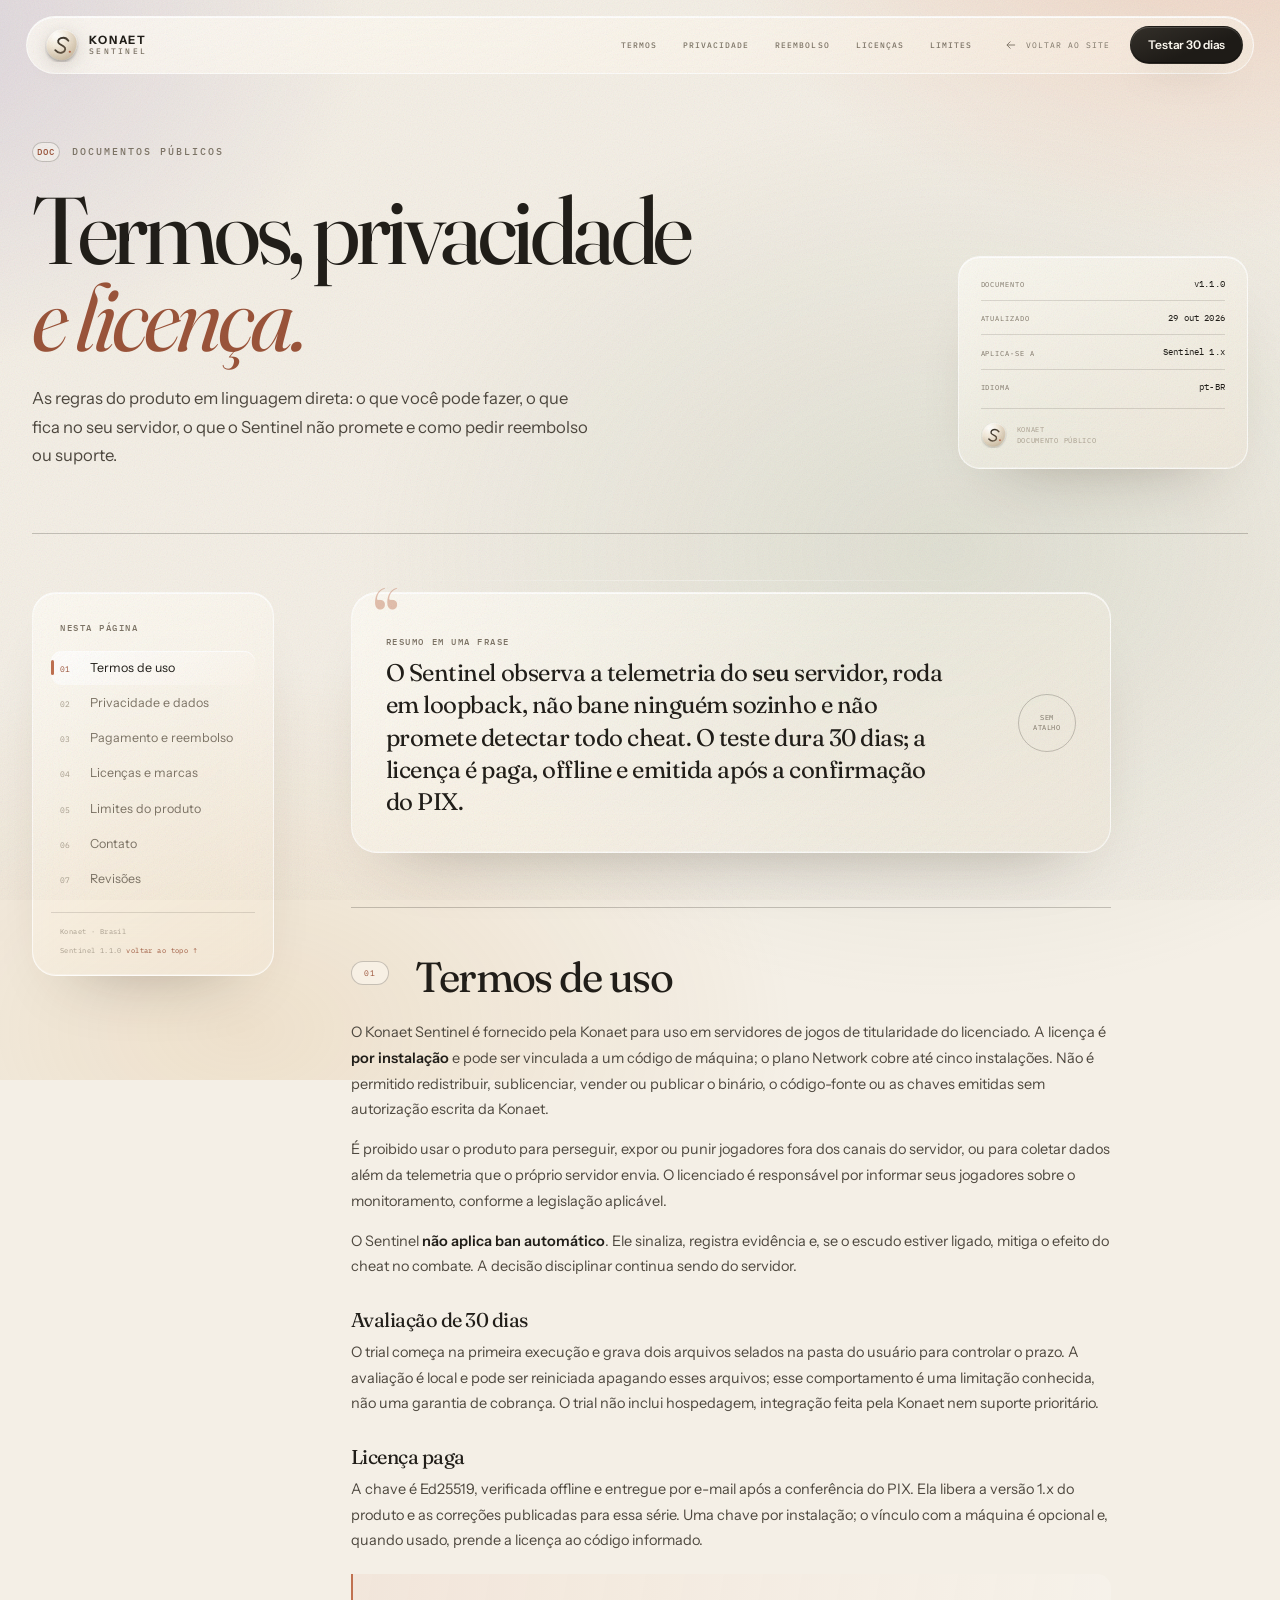
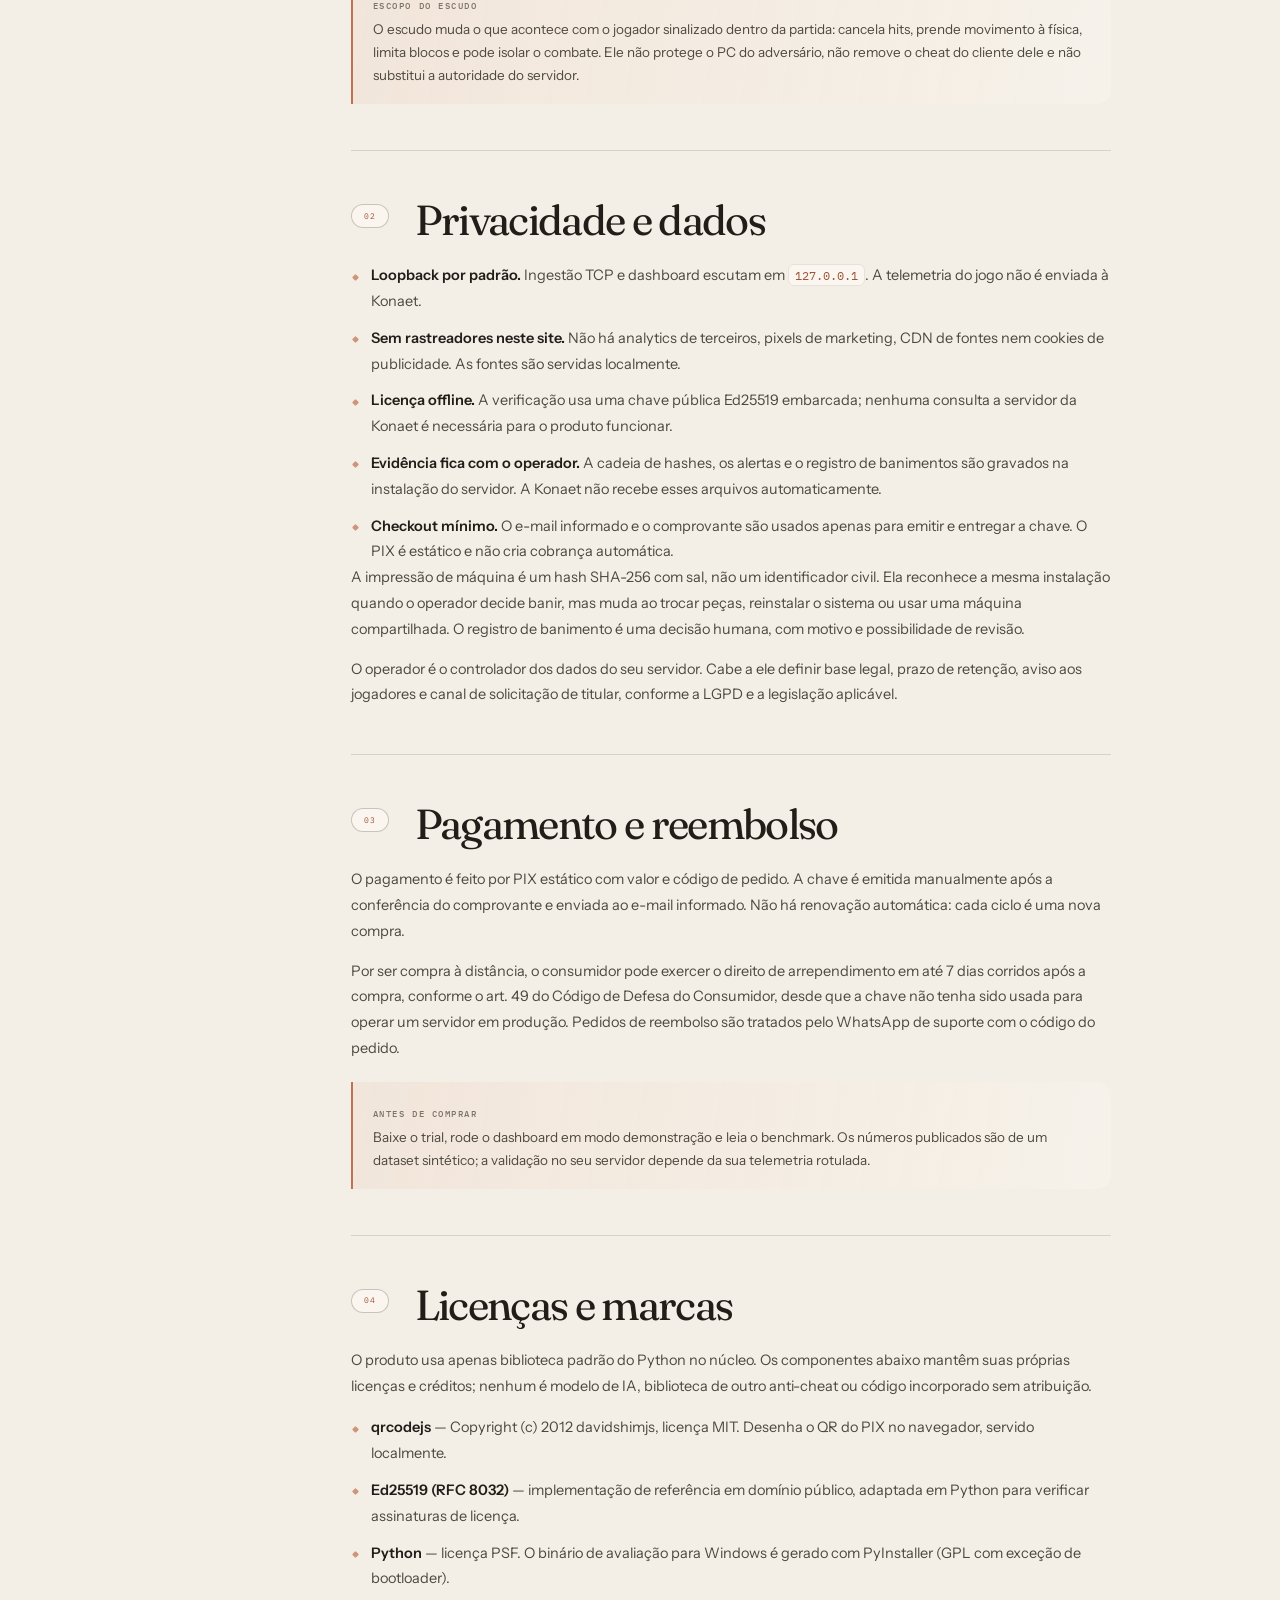
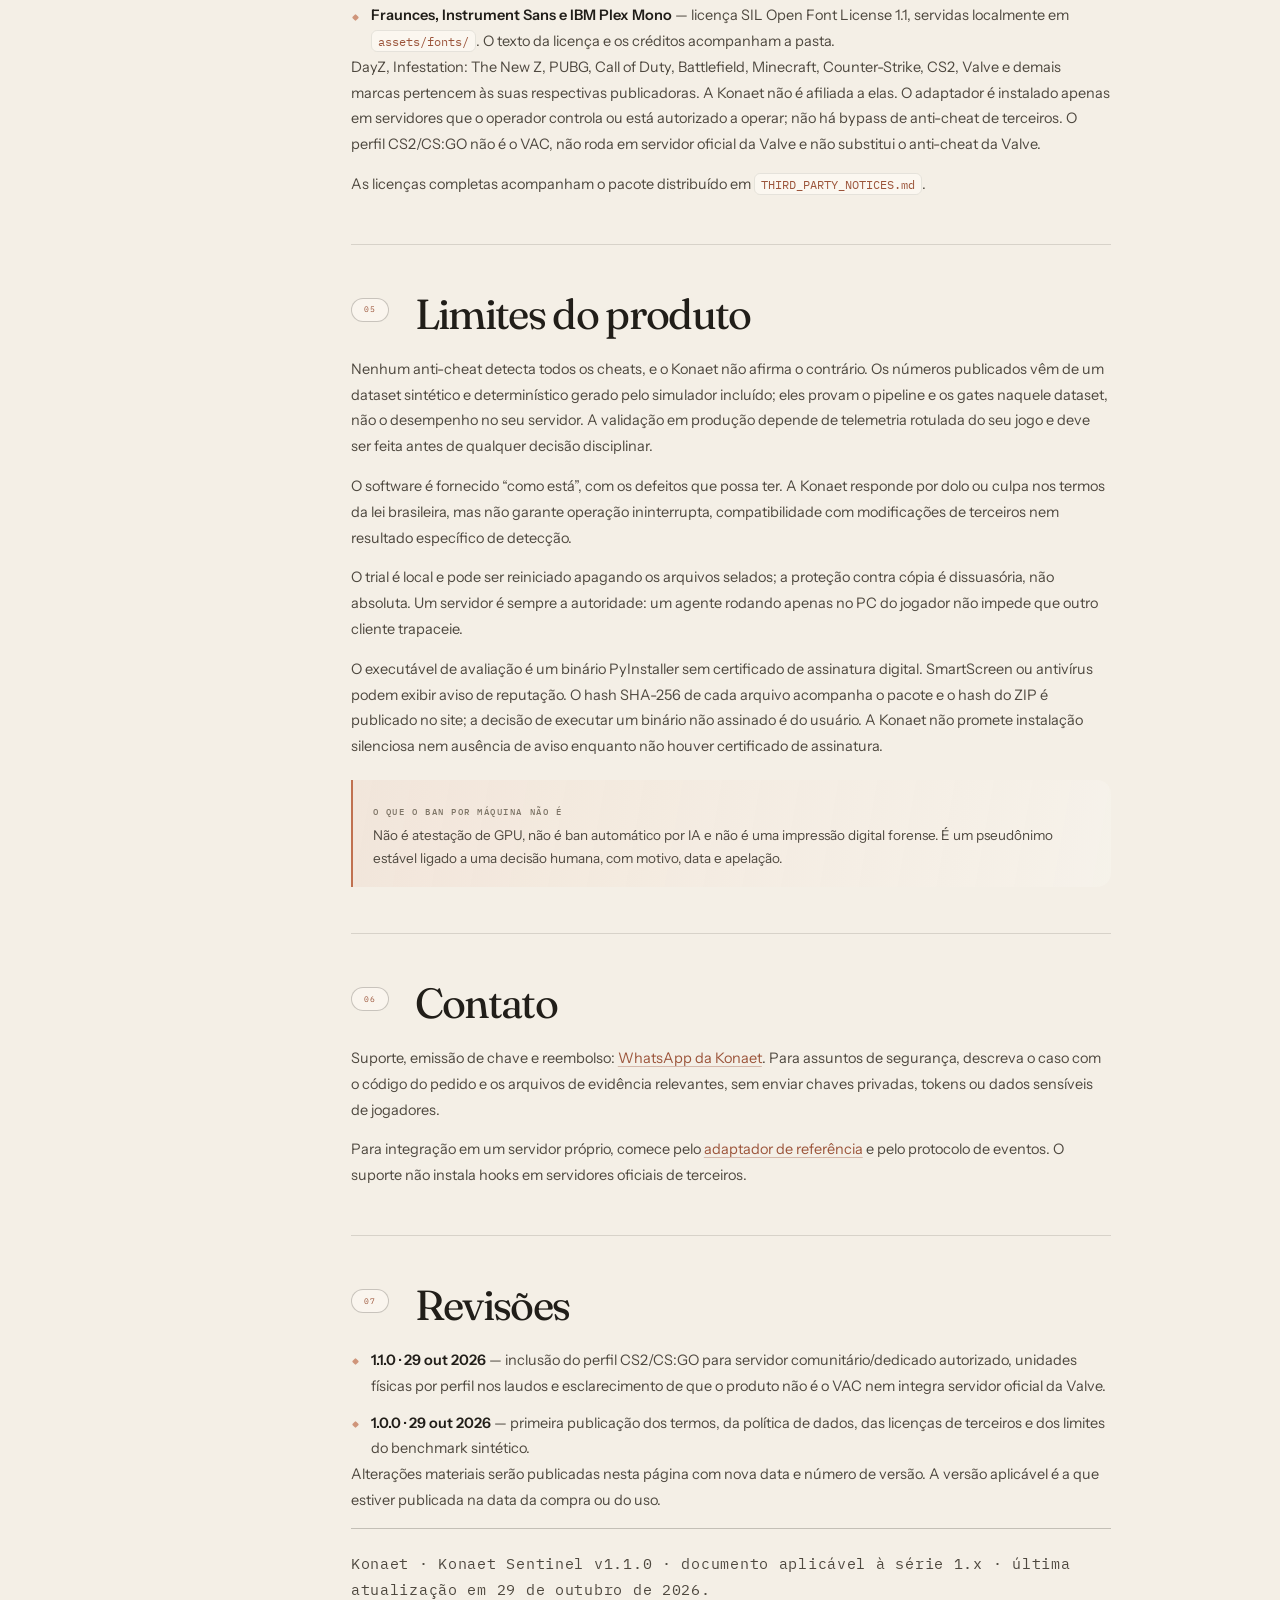
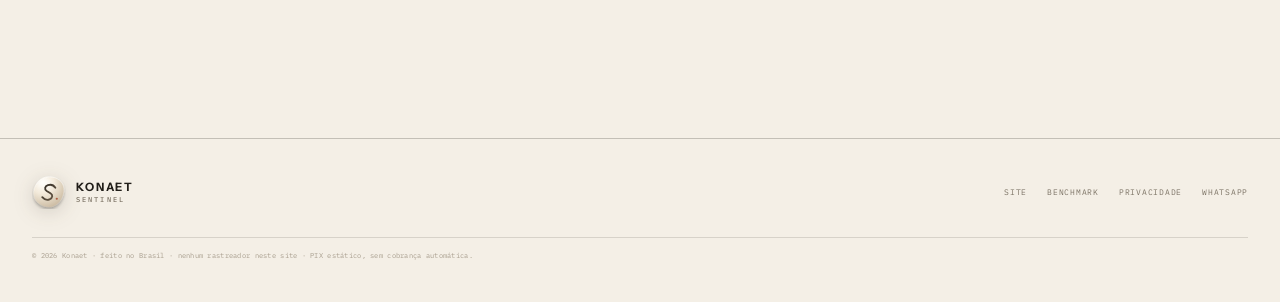
==== commit 0163f22c: "release: site 1.1.0, perfil CS2 e prova visual do binário - Publica o ZIP 1.1.0 em onedir, com HASHE" ====
--- a/legal.html
+++ b/legal.html
@@ -4,7 +4,7 @@
 <meta charset="utf-8">
 <meta name="viewport" content="width=device-width, initial-scale=1">
 <title>Termos, privacidade e licença · Konaet Sentinel</title>
-<meta name="description" content="Termos de uso, privacidade, reembolso, licenças de terceiros e limites do Konaet Sentinel. Documento público da versão 1.0.0.">
+<meta name="description" content="Termos de uso, privacidade, reembolso, licenças de terceiros e limites do Konaet Sentinel. Documento público da versão 1.1.0.">
 <meta name="theme-color" content="#f4efe6">
 <meta property="og:title" content="Termos, privacidade e licença · Konaet Sentinel">
 <meta property="og:description" content="O que o Sentinel faz, o que não faz, como trata dados e quais são os limites do trial e da licença.">
@@ -57,7 +57,7 @@
     </div>
     <aside class="legal-stamp glass" aria-label="Versão do documento">
       <dl>
-        <div><dt>documento</dt><dd>v1.0.0</dd></div>
+        <div><dt>documento</dt><dd>v1.1.0</dd></div>
         <div><dt>atualizado</dt><dd>29 out 2026</dd></div>
         <div><dt>aplica-se a</dt><dd>Sentinel 1.x</dd></div>
         <div><dt>idioma</dt><dd>pt-BR</dd></div>
@@ -83,7 +83,7 @@
       </nav>
       <div class="legal-toc-foot">
         Konaet · Brasil<br>
-        Sentinel 1.0.0
+        Sentinel 1.1.0
         <a href="#documento">voltar ao topo ↑</a>
       </div>
     </aside>
@@ -159,7 +159,7 @@
           <li><strong>Python</strong> — licença PSF. O binário de avaliação para Windows é gerado com PyInstaller (GPL com exceção de bootloader).</li>
           <li><strong>Fraunces, Instrument Sans e IBM Plex Mono</strong> — licença SIL Open Font License 1.1, servidas localmente em <code>assets/fonts/</code>. O texto da licença e os créditos acompanham a pasta.</li>
         </ul>
-        <p>DayZ, Infestation: The New Z, PUBG, Call of Duty, Battlefield, Minecraft e demais marcas pertencem às suas respectivas publicadoras. A Konaet não é afiliada a elas. O adaptador é instalado apenas em servidores que o operador controla ou está autorizado a operar; não há bypass de anti-cheat de terceiros.</p>
+        <p>DayZ, Infestation: The New Z, PUBG, Call of Duty, Battlefield, Minecraft, Counter-Strike, CS2, Valve e demais marcas pertencem às suas respectivas publicadoras. A Konaet não é afiliada a elas. O adaptador é instalado apenas em servidores que o operador controla ou está autorizado a operar; não há bypass de anti-cheat de terceiros. O perfil CS2/CS:GO não é o VAC, não roda em servidor oficial da Valve e não substitui o anti-cheat da Valve.</p>
         <p>As licenças completas acompanham o pacote distribuído em <code>THIRD_PARTY_NOTICES.md</code>.</p>
       </section>
 
@@ -171,6 +171,7 @@
         <p>Nenhum anti-cheat detecta todos os cheats, e o Konaet não afirma o contrário. Os números publicados vêm de um dataset sintético e determinístico gerado pelo simulador incluído; eles provam o pipeline e os gates naquele dataset, não o desempenho no seu servidor. A validação em produção depende de telemetria rotulada do seu jogo e deve ser feita antes de qualquer decisão disciplinar.</p>
         <p>O software é fornecido “como está”, com os defeitos que possa ter. A Konaet responde por dolo ou culpa nos termos da lei brasileira, mas não garante operação ininterrupta, compatibilidade com modificações de terceiros nem resultado específico de detecção.</p>
         <p>O trial é local e pode ser reiniciado apagando os arquivos selados; a proteção contra cópia é dissuasória, não absoluta. Um servidor é sempre a autoridade: um agente rodando apenas no PC do jogador não impede que outro cliente trapaceie.</p>
+        <p>O executável de avaliação é um binário PyInstaller sem certificado de assinatura digital. SmartScreen ou antivírus podem exibir aviso de reputação. O hash SHA-256 de cada arquivo acompanha o pacote e o hash do ZIP é publicado no site; a decisão de executar um binário não assinado é do usuário. A Konaet não promete instalação silenciosa nem ausência de aviso enquanto não houver certificado de assinatura.</p>
         <div class="legal-note">
           <span class="tag-label">o que o ban por máquina não é</span>
           <p>Não é atestação de GPU, não é ban automático por IA e não é uma impressão digital forense. É um pseudônimo estável ligado a uma decisão humana, com motivo, data e apelação.</p>
@@ -192,10 +193,11 @@
           <h2><a class="legal-anchor" href="#revisoes">Revisões</a></h2>
         </div>
         <ul>
+          <li><strong>1.1.0 · 29 out 2026</strong> — inclusão do perfil CS2/CS:GO para servidor comunitário/dedicado autorizado, unidades físicas por perfil nos laudos e esclarecimento de que o produto não é o VAC nem integra servidor oficial da Valve.</li>
           <li><strong>1.0.0 · 29 out 2026</strong> — primeira publicação dos termos, da política de dados, das licenças de terceiros e dos limites do benchmark sintético.</li>
         </ul>
         <p>Alterações materiais serão publicadas nesta página com nova data e número de versão. A versão aplicável é a que estiver publicada na data da compra ou do uso.</p>
-        <p class="legal-foot">Konaet · Konaet Sentinel v1.0.0 · documento aplicável à série 1.x · última atualização em 29 de outubro de 2026.</p>
+        <p class="legal-foot">Konaet · Konaet Sentinel v1.1.0 · documento aplicável à série 1.x · última atualização em 29 de outubro de 2026.</p>
       </section>
     </article>
   </div>
--- a/styles.css
+++ b/styles.css
@@ -1827,6 +1827,49 @@
 .proof-side { display: flex; flex-direction: column; align-items: flex-start; gap: 14px; padding-left: 30px; border-left: 1px solid var(--line); }
 .proof-disclaimer { font-size: 10.5px; line-height: 1.65; color: var(--muted); }
 .proof-disclaimer em { font-style: italic; color: var(--ink-soft); }
+.proof-live {
+  display: grid;
+  grid-template-columns: minmax(0, 1.32fr) minmax(300px, 0.68fr);
+  gap: 22px;
+  margin-top: 24px;
+  align-items: stretch;
+}
+.proof-shot {
+  margin: 0;
+  padding: 10px;
+  border-radius: 24px;
+  border: 1px solid rgba(255, 255, 255, 0.7);
+  background: linear-gradient(150deg, rgba(255, 253, 247, 0.6), rgba(244, 235, 222, 0.34));
+  box-shadow: 0 30px 70px -55px rgba(58, 44, 28, 0.45), inset 0 1px 0 rgba(255, 255, 255, 0.9);
+}
+.proof-shot img { display: block; width: 100%; height: auto; border-radius: 16px; }
+.proof-shot figcaption {
+  padding: 11px 6px 3px;
+  font-family: var(--mono);
+  font-size: 7.5px;
+  line-height: 1.5;
+  letter-spacing: 0.03em;
+  color: var(--muted);
+}
+.proof-terminal {
+  display: flex;
+  flex-direction: column;
+  padding: 22px 22px 20px;
+  border-radius: 24px;
+  border: 1px solid rgba(255, 255, 255, 0.1);
+  background:
+    radial-gradient(80% 60% at 100% 0%, rgba(192, 113, 80, 0.16), transparent 60%),
+    linear-gradient(155deg, #2c2821, #1c1915 78%);
+  box-shadow: 0 30px 60px -42px rgba(28, 25, 21, 0.65), inset 0 1px 0 rgba(255, 255, 255, 0.06);
+  color: #f6f0e5;
+}
+.term-head { display: flex; align-items: center; justify-content: space-between; gap: 14px; padding-bottom: 13px; border-bottom: 1px solid rgba(255, 255, 255, 0.1); font-family: var(--mono); font-size: 8px; letter-spacing: 0.04em; color: rgba(246, 240, 229, 0.58); }
+.term-head b { font-weight: 500; color: #b8d0aa; }
+.proof-terminal pre { margin: 16px 0 14px; overflow-x: auto; font-family: var(--mono); font-size: 9.5px; line-height: 1.75; color: rgba(246, 240, 229, 0.9); }
+.proof-terminal p { font-size: 10.5px; line-height: 1.65; color: rgba(246, 240, 229, 0.62); }
+.proof-terminal .quiet-link { margin-top: auto; padding-top: 16px; color: #f0c5a8; border-color: rgba(240, 197, 168, 0.24); }
+.proof-terminal .term-note { margin-top: 12px; font-size: 8.5px; line-height: 1.55; color: rgba(246, 240, 229, 0.4); }
+.proof-terminal .term-note a { color: rgba(240, 197, 168, 0.8); text-decoration: underline; text-underline-offset: 2px; }
 
 /* ---------------------------------------------------------- planos */
 .pricing-section {
@@ -2373,6 +2416,10 @@
   .case-tab { padding-inline: 9px; }
 }
 
+@media (max-width: 1020px) {
+  .proof-live { grid-template-columns: 1fr; }
+}
+
 @media (prefers-reduced-motion: reduce) {
   html { scroll-behavior: auto; }
   *, *::before, *::after {
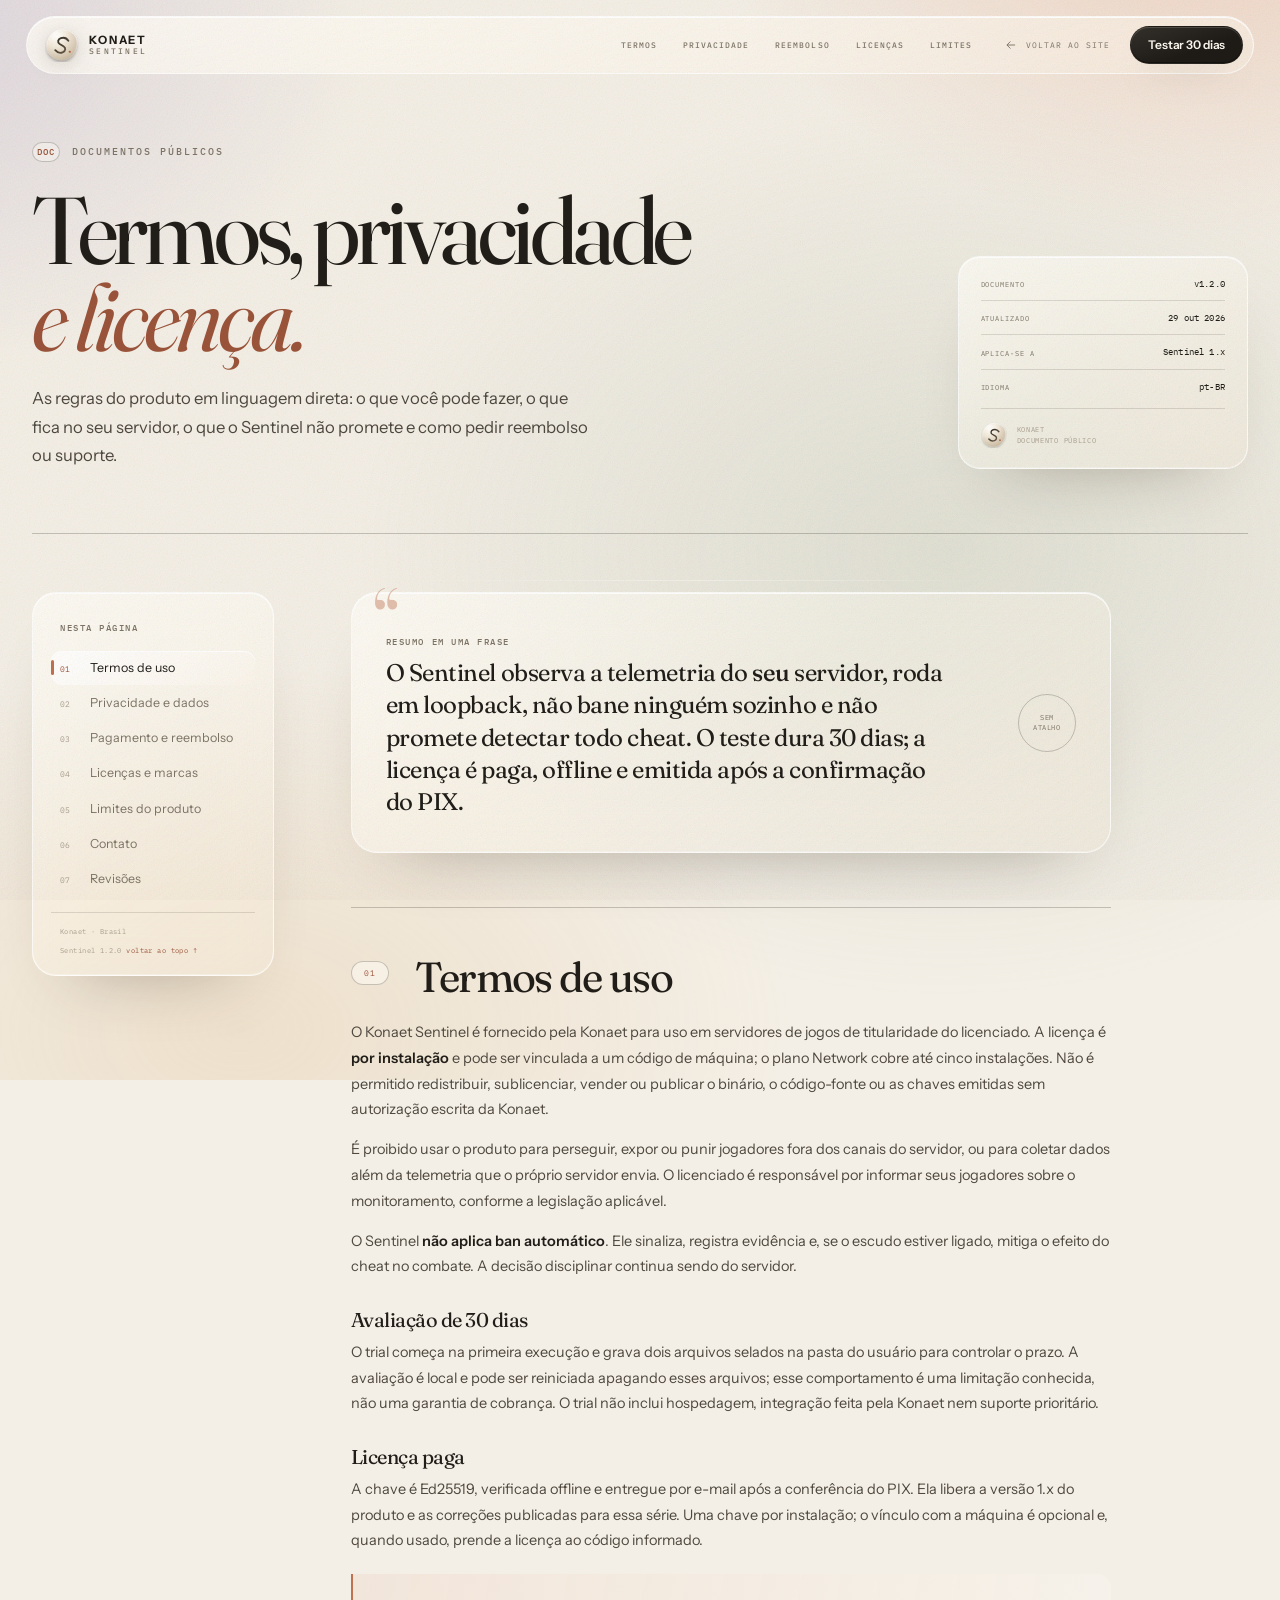
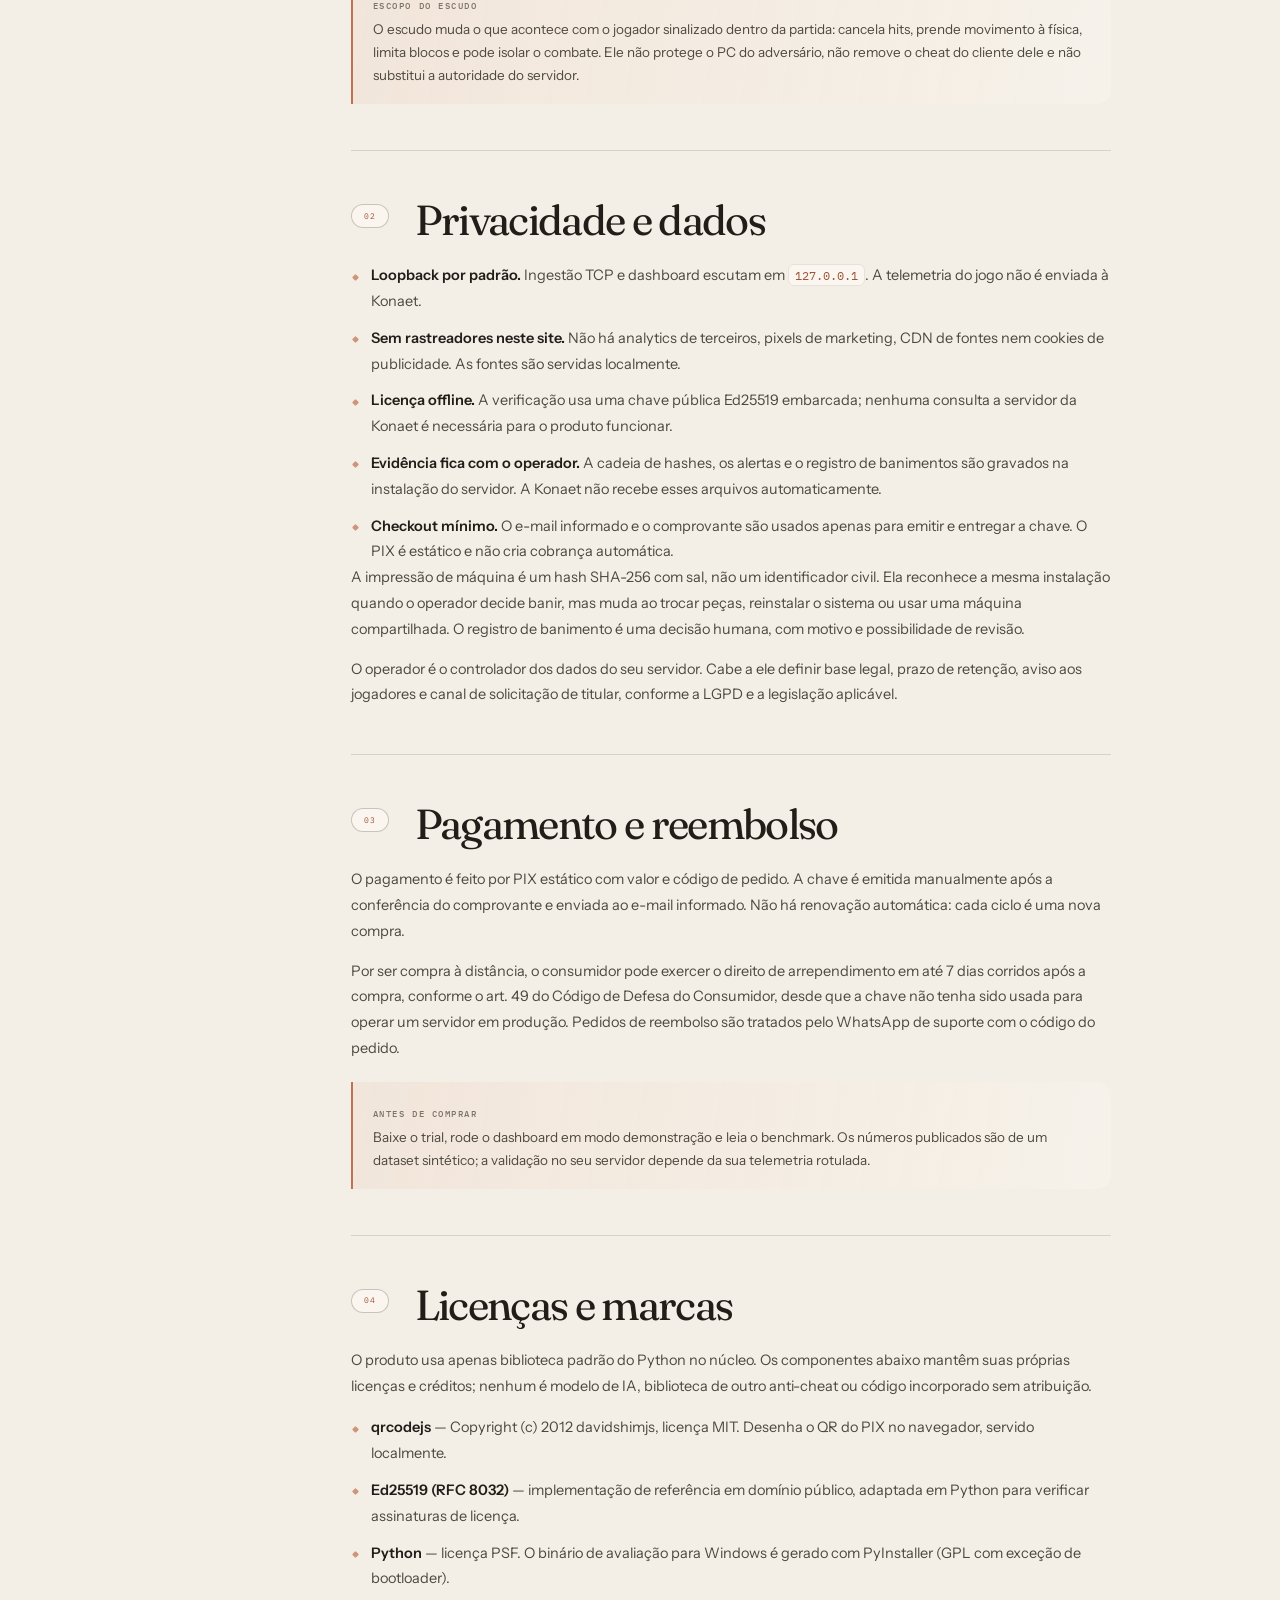
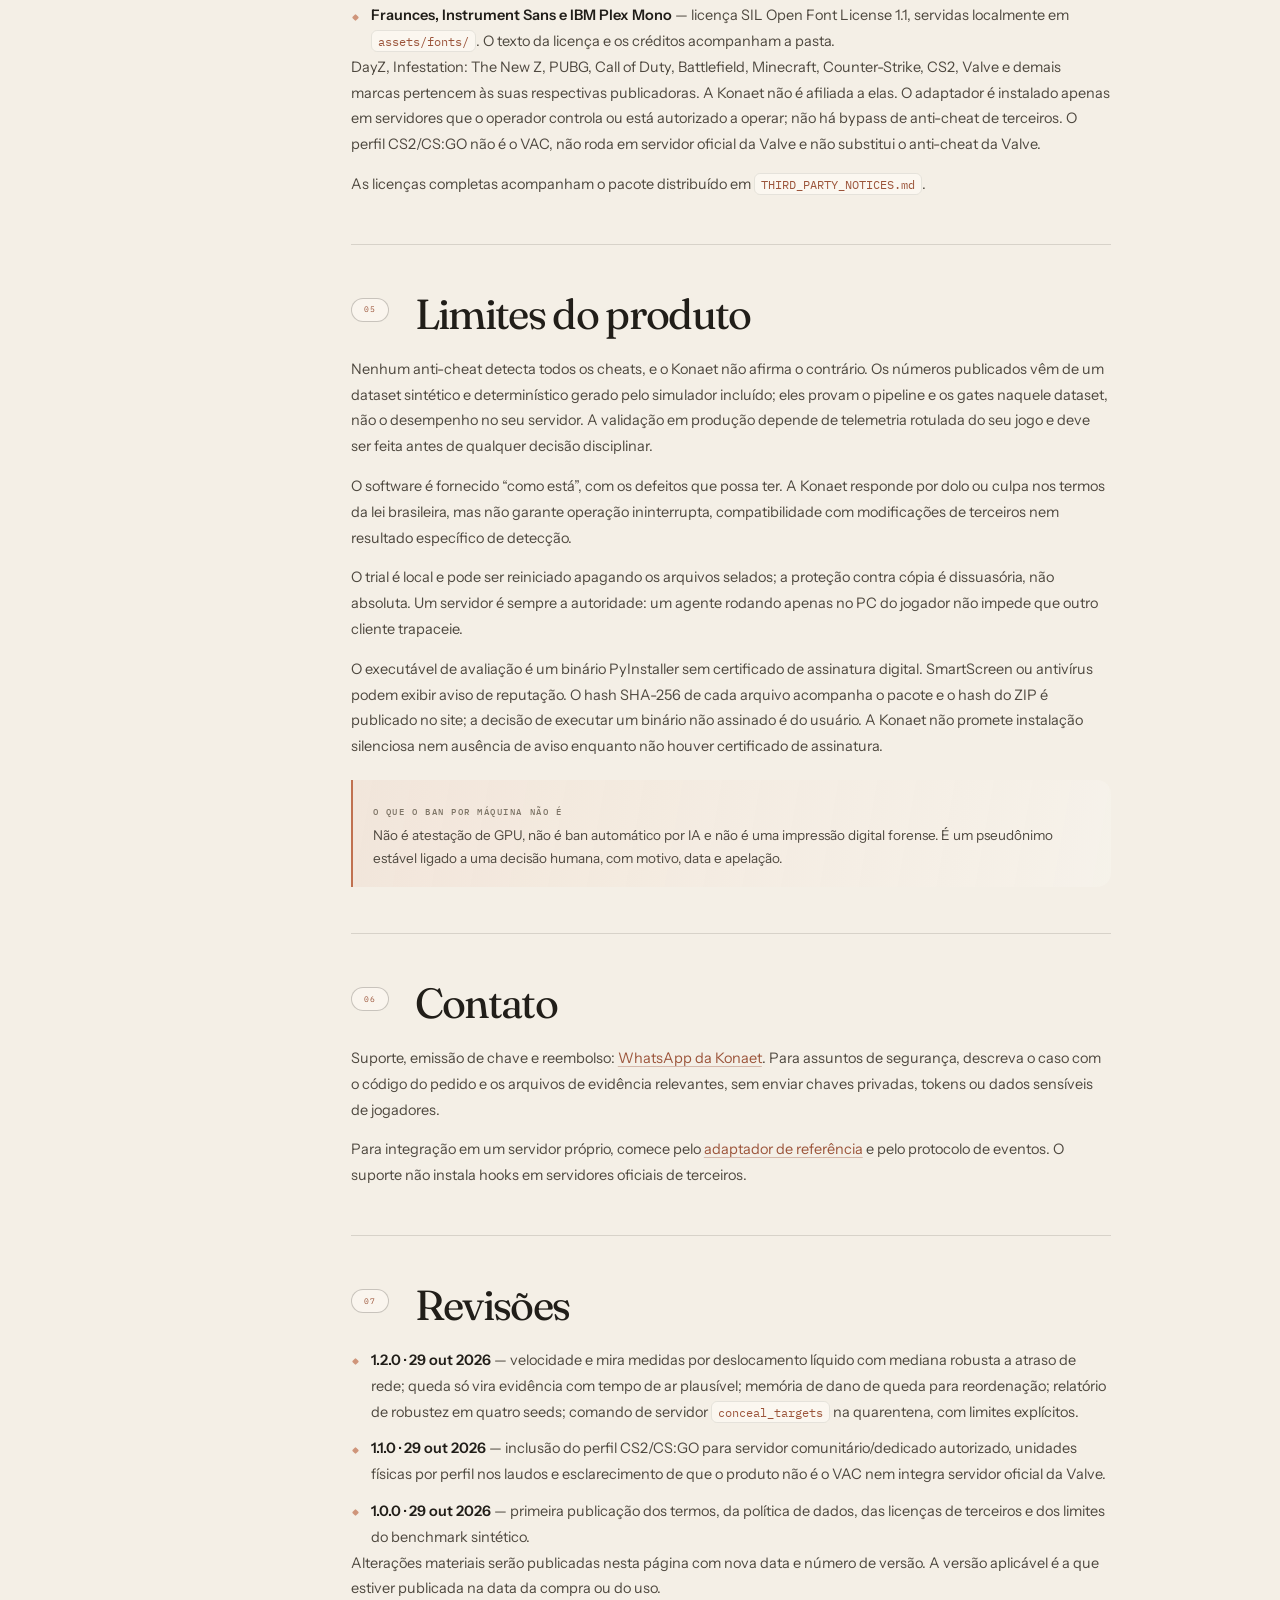
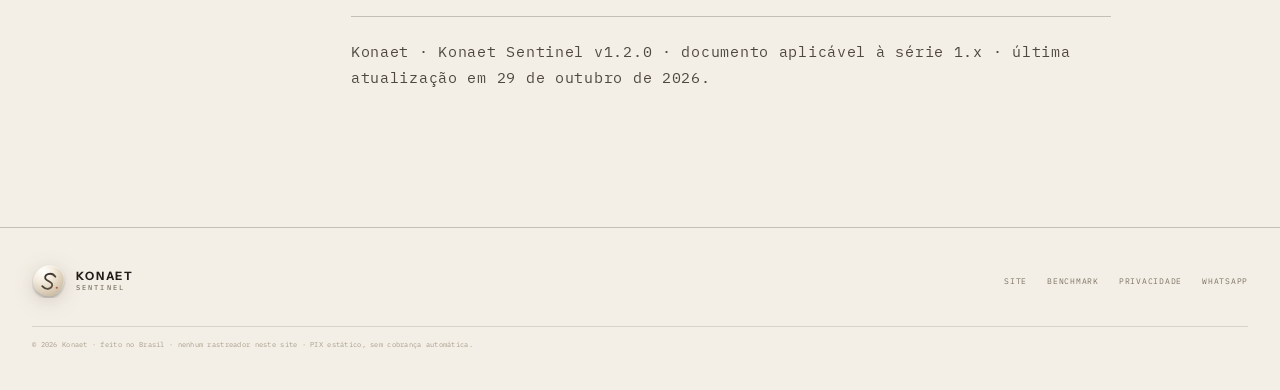
==== commit a0a29366: "feat: site 1.2 com robustez publicada e trial atualizado" ====
--- a/legal.html
+++ b/legal.html
@@ -4,7 +4,7 @@
 <meta charset="utf-8">
 <meta name="viewport" content="width=device-width, initial-scale=1">
 <title>Termos, privacidade e licença · Konaet Sentinel</title>
-<meta name="description" content="Termos de uso, privacidade, reembolso, licenças de terceiros e limites do Konaet Sentinel. Documento público da versão 1.1.0.">
+<meta name="description" content="Termos de uso, privacidade, reembolso, licenças de terceiros e limites do Konaet Sentinel. Documento público da versão 1.2.0.">
 <meta name="theme-color" content="#f4efe6">
 <meta property="og:title" content="Termos, privacidade e licença · Konaet Sentinel">
 <meta property="og:description" content="O que o Sentinel faz, o que não faz, como trata dados e quais são os limites do trial e da licença.">
@@ -57,7 +57,7 @@
     </div>
     <aside class="legal-stamp glass" aria-label="Versão do documento">
       <dl>
-        <div><dt>documento</dt><dd>v1.1.0</dd></div>
+        <div><dt>documento</dt><dd>v1.2.0</dd></div>
         <div><dt>atualizado</dt><dd>29 out 2026</dd></div>
         <div><dt>aplica-se a</dt><dd>Sentinel 1.x</dd></div>
         <div><dt>idioma</dt><dd>pt-BR</dd></div>
@@ -83,7 +83,7 @@
       </nav>
       <div class="legal-toc-foot">
         Konaet · Brasil<br>
-        Sentinel 1.1.0
+        Sentinel 1.2.0
         <a href="#documento">voltar ao topo ↑</a>
       </div>
     </aside>
@@ -193,11 +193,12 @@
           <h2><a class="legal-anchor" href="#revisoes">Revisões</a></h2>
         </div>
         <ul>
+          <li><strong>1.2.0 · 29 out 2026</strong> — velocidade e mira medidas por deslocamento líquido com mediana robusta a atraso de rede; queda só vira evidência com tempo de ar plausível; memória de dano de queda para reordenação; relatório de robustez em quatro seeds; comando de servidor <code>conceal_targets</code> na quarentena, com limites explícitos.</li>
           <li><strong>1.1.0 · 29 out 2026</strong> — inclusão do perfil CS2/CS:GO para servidor comunitário/dedicado autorizado, unidades físicas por perfil nos laudos e esclarecimento de que o produto não é o VAC nem integra servidor oficial da Valve.</li>
           <li><strong>1.0.0 · 29 out 2026</strong> — primeira publicação dos termos, da política de dados, das licenças de terceiros e dos limites do benchmark sintético.</li>
         </ul>
         <p>Alterações materiais serão publicadas nesta página com nova data e número de versão. A versão aplicável é a que estiver publicada na data da compra ou do uso.</p>
-        <p class="legal-foot">Konaet · Konaet Sentinel v1.1.0 · documento aplicável à série 1.x · última atualização em 29 de outubro de 2026.</p>
+        <p class="legal-foot">Konaet · Konaet Sentinel v1.2.0 · documento aplicável à série 1.x · última atualização em 29 de outubro de 2026.</p>
       </section>
     </article>
   </div>
--- a/styles.css
+++ b/styles.css
@@ -1827,6 +1827,17 @@
 .proof-side { display: flex; flex-direction: column; align-items: flex-start; gap: 14px; padding-left: 30px; border-left: 1px solid var(--line); }
 .proof-disclaimer { font-size: 10.5px; line-height: 1.65; color: var(--muted); }
 .proof-disclaimer em { font-style: italic; color: var(--ink-soft); }
+.proof-robust {
+  font-family: var(--mono);
+  font-size: 10px;
+  line-height: 1.7;
+  letter-spacing: 0.01em;
+  color: var(--ink-soft);
+  padding: 10px 12px;
+  border: 1px solid var(--line);
+  border-radius: 10px;
+  background: rgba(255, 255, 255, 0.34);
+}
 .proof-live {
   display: grid;
   grid-template-columns: minmax(0, 1.32fr) minmax(300px, 0.68fr);
@@ -2269,6 +2280,7 @@
   .proof-table-wrap { grid-template-columns: 1fr; }
   .proof-side { padding-left: 0; border-left: 0; border-top: 1px solid var(--line); padding-top: 16px; display: grid; grid-template-columns: 1fr auto; align-items: start; }
   .proof-disclaimer { grid-column: 1 / -1; }
+  .proof-robust { grid-column: 1 / -1; }
   .faq-grid { grid-template-columns: 1fr; gap: 32px; }
   .faq-intro { position: static; }
   .footer-top { grid-template-columns: 1fr; gap: 34px; }
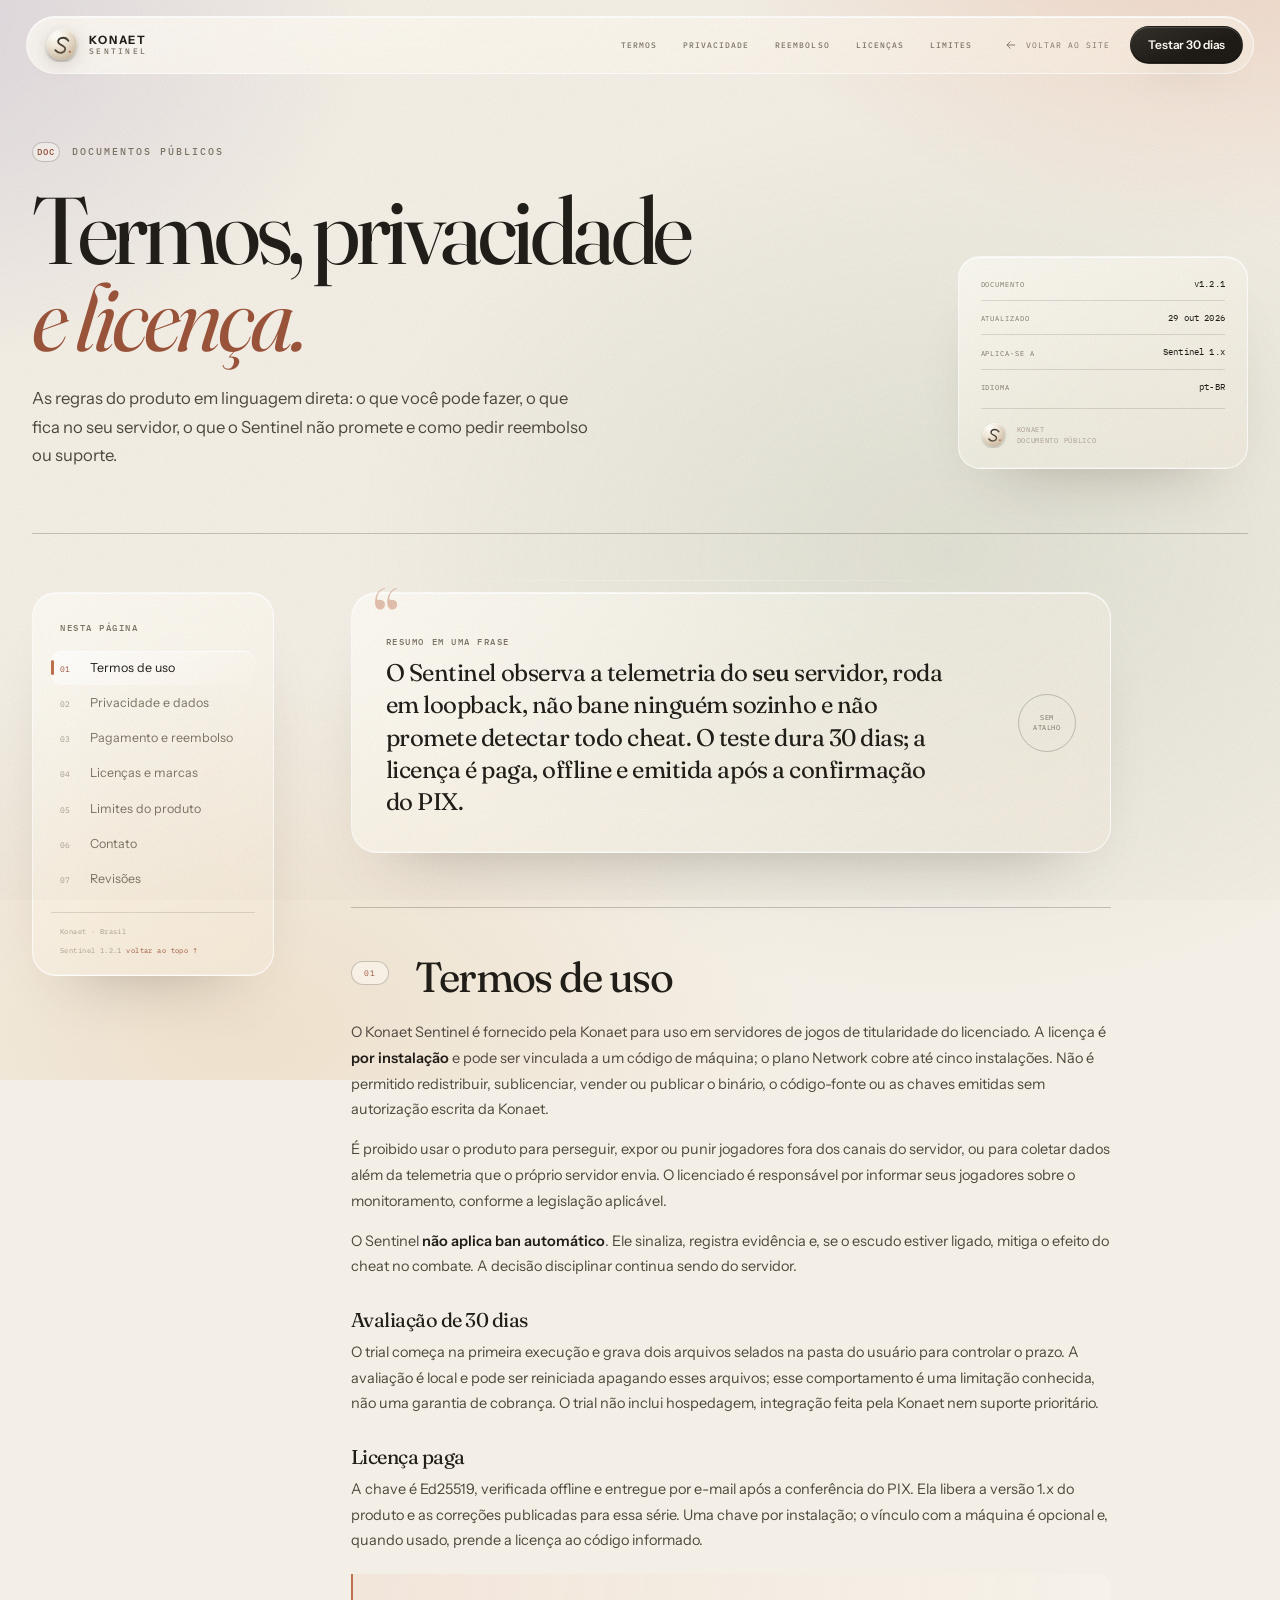
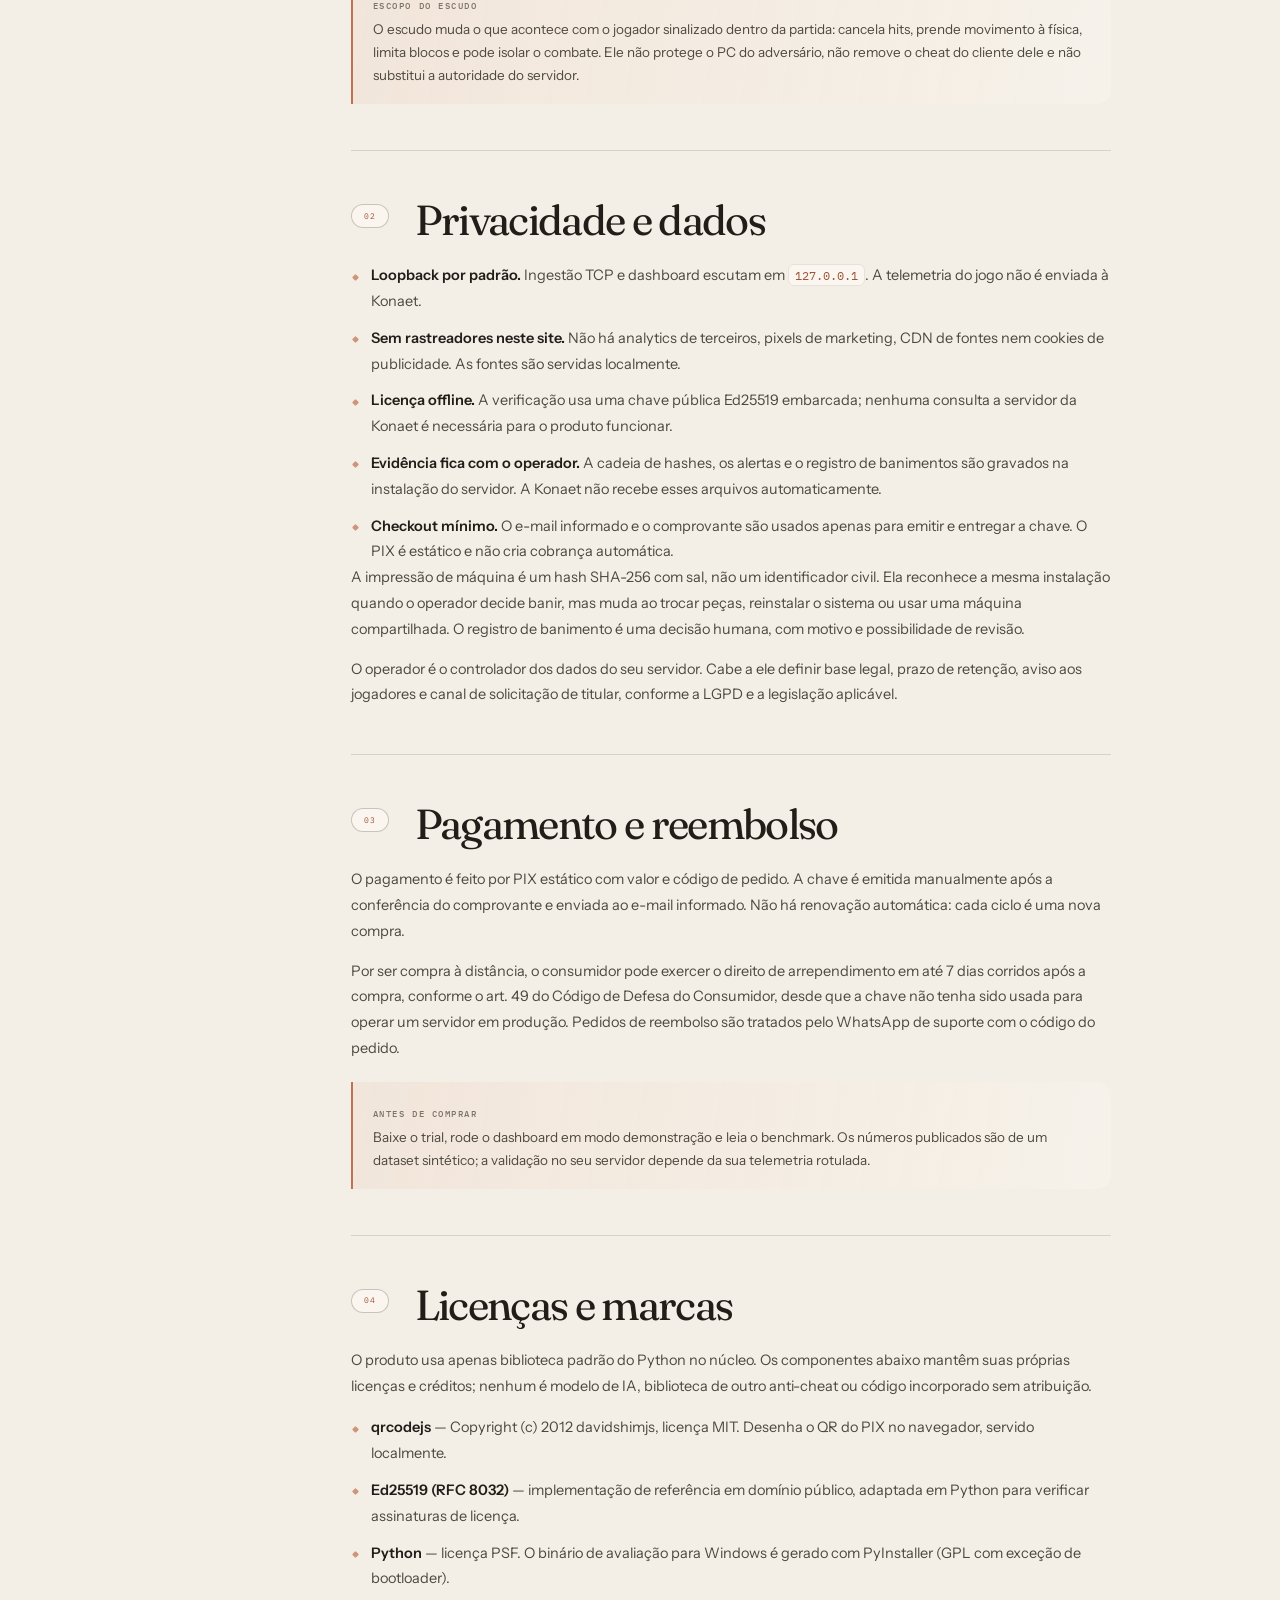
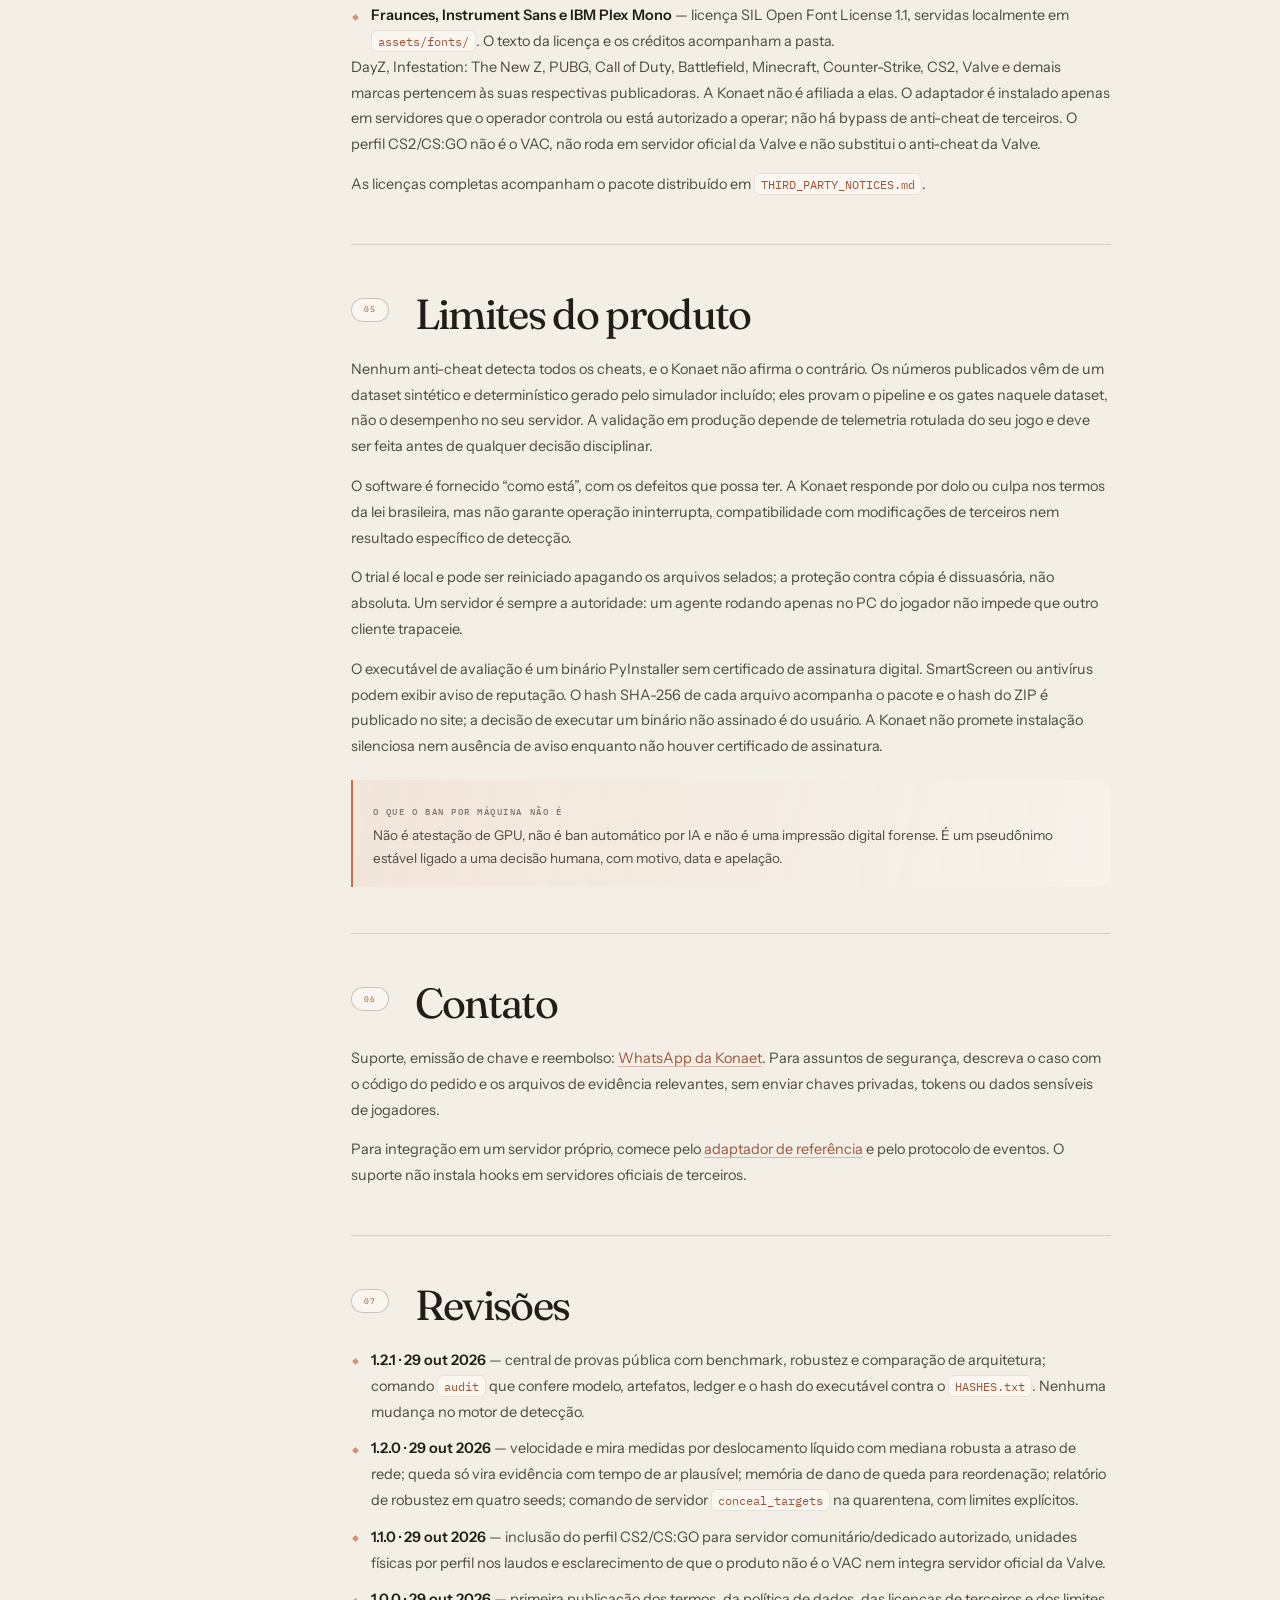
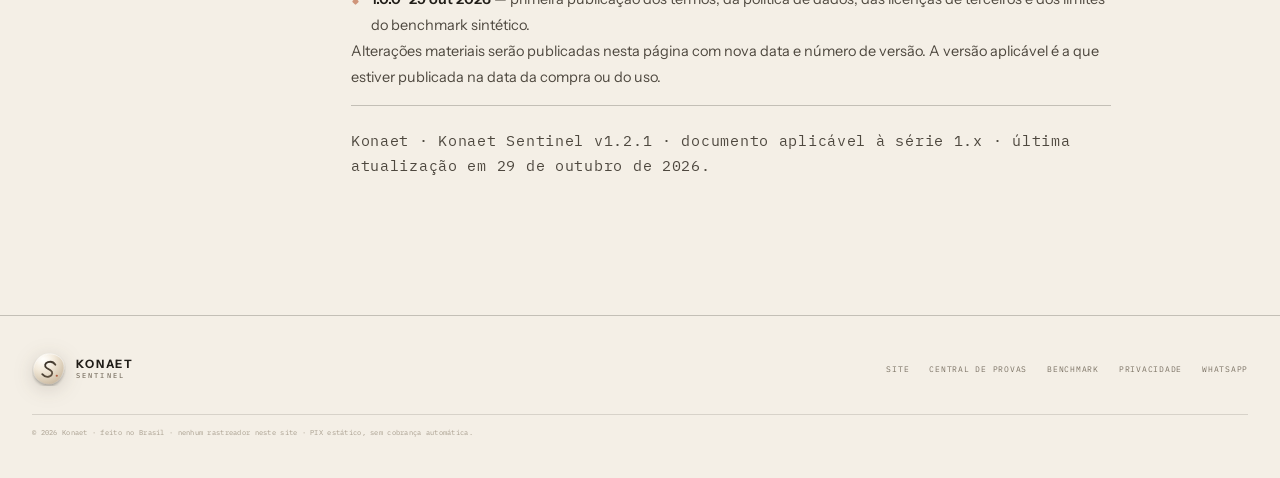
==== commit d8bb085b: "feat: central de provas e trial 1.2.1 Publica comparação de arquitetura com fontes oficiais, auditor" ====
--- a/legal.html
+++ b/legal.html
@@ -4,7 +4,7 @@
 <meta charset="utf-8">
 <meta name="viewport" content="width=device-width, initial-scale=1">
 <title>Termos, privacidade e licença · Konaet Sentinel</title>
-<meta name="description" content="Termos de uso, privacidade, reembolso, licenças de terceiros e limites do Konaet Sentinel. Documento público da versão 1.2.0.">
+<meta name="description" content="Termos de uso, privacidade, reembolso, licenças de terceiros e limites do Konaet Sentinel. Documento público da versão 1.2.1.">
 <meta name="theme-color" content="#f4efe6">
 <meta property="og:title" content="Termos, privacidade e licença · Konaet Sentinel">
 <meta property="og:description" content="O que o Sentinel faz, o que não faz, como trata dados e quais são os limites do trial e da licença.">
@@ -57,7 +57,7 @@
     </div>
     <aside class="legal-stamp glass" aria-label="Versão do documento">
       <dl>
-        <div><dt>documento</dt><dd>v1.2.0</dd></div>
+        <div><dt>documento</dt><dd>v1.2.1</dd></div>
         <div><dt>atualizado</dt><dd>29 out 2026</dd></div>
         <div><dt>aplica-se a</dt><dd>Sentinel 1.x</dd></div>
         <div><dt>idioma</dt><dd>pt-BR</dd></div>
@@ -83,7 +83,7 @@
       </nav>
       <div class="legal-toc-foot">
         Konaet · Brasil<br>
-        Sentinel 1.2.0
+        Sentinel 1.2.1
         <a href="#documento">voltar ao topo ↑</a>
       </div>
     </aside>
@@ -193,12 +193,13 @@
           <h2><a class="legal-anchor" href="#revisoes">Revisões</a></h2>
         </div>
         <ul>
+          <li><strong>1.2.1 · 29 out 2026</strong> — central de provas pública com benchmark, robustez e comparação de arquitetura; comando <code>audit</code> que confere modelo, artefatos, ledger e o hash do executável contra o <code>HASHES.txt</code>. Nenhuma mudança no motor de detecção.</li>
           <li><strong>1.2.0 · 29 out 2026</strong> — velocidade e mira medidas por deslocamento líquido com mediana robusta a atraso de rede; queda só vira evidência com tempo de ar plausível; memória de dano de queda para reordenação; relatório de robustez em quatro seeds; comando de servidor <code>conceal_targets</code> na quarentena, com limites explícitos.</li>
           <li><strong>1.1.0 · 29 out 2026</strong> — inclusão do perfil CS2/CS:GO para servidor comunitário/dedicado autorizado, unidades físicas por perfil nos laudos e esclarecimento de que o produto não é o VAC nem integra servidor oficial da Valve.</li>
           <li><strong>1.0.0 · 29 out 2026</strong> — primeira publicação dos termos, da política de dados, das licenças de terceiros e dos limites do benchmark sintético.</li>
         </ul>
         <p>Alterações materiais serão publicadas nesta página com nova data e número de versão. A versão aplicável é a que estiver publicada na data da compra ou do uso.</p>
-        <p class="legal-foot">Konaet · Konaet Sentinel v1.2.0 · documento aplicável à série 1.x · última atualização em 29 de outubro de 2026.</p>
+        <p class="legal-foot">Konaet · Konaet Sentinel v1.2.1 · documento aplicável à série 1.x · última atualização em 29 de outubro de 2026.</p>
       </section>
     </article>
   </div>
@@ -212,6 +213,7 @@
     </a>
     <nav class="legal-footer-links" aria-label="Links do documento">
       <a href="index.html">site</a>
+      <a href="provas.html">central de provas</a>
       <a href="index.html#prova">benchmark</a>
       <a href="#privacidade">privacidade</a>
       <a href="https://wa.me/message/43CXZJ7NW2FPDO" target="_blank" rel="noopener">WhatsApp</a>
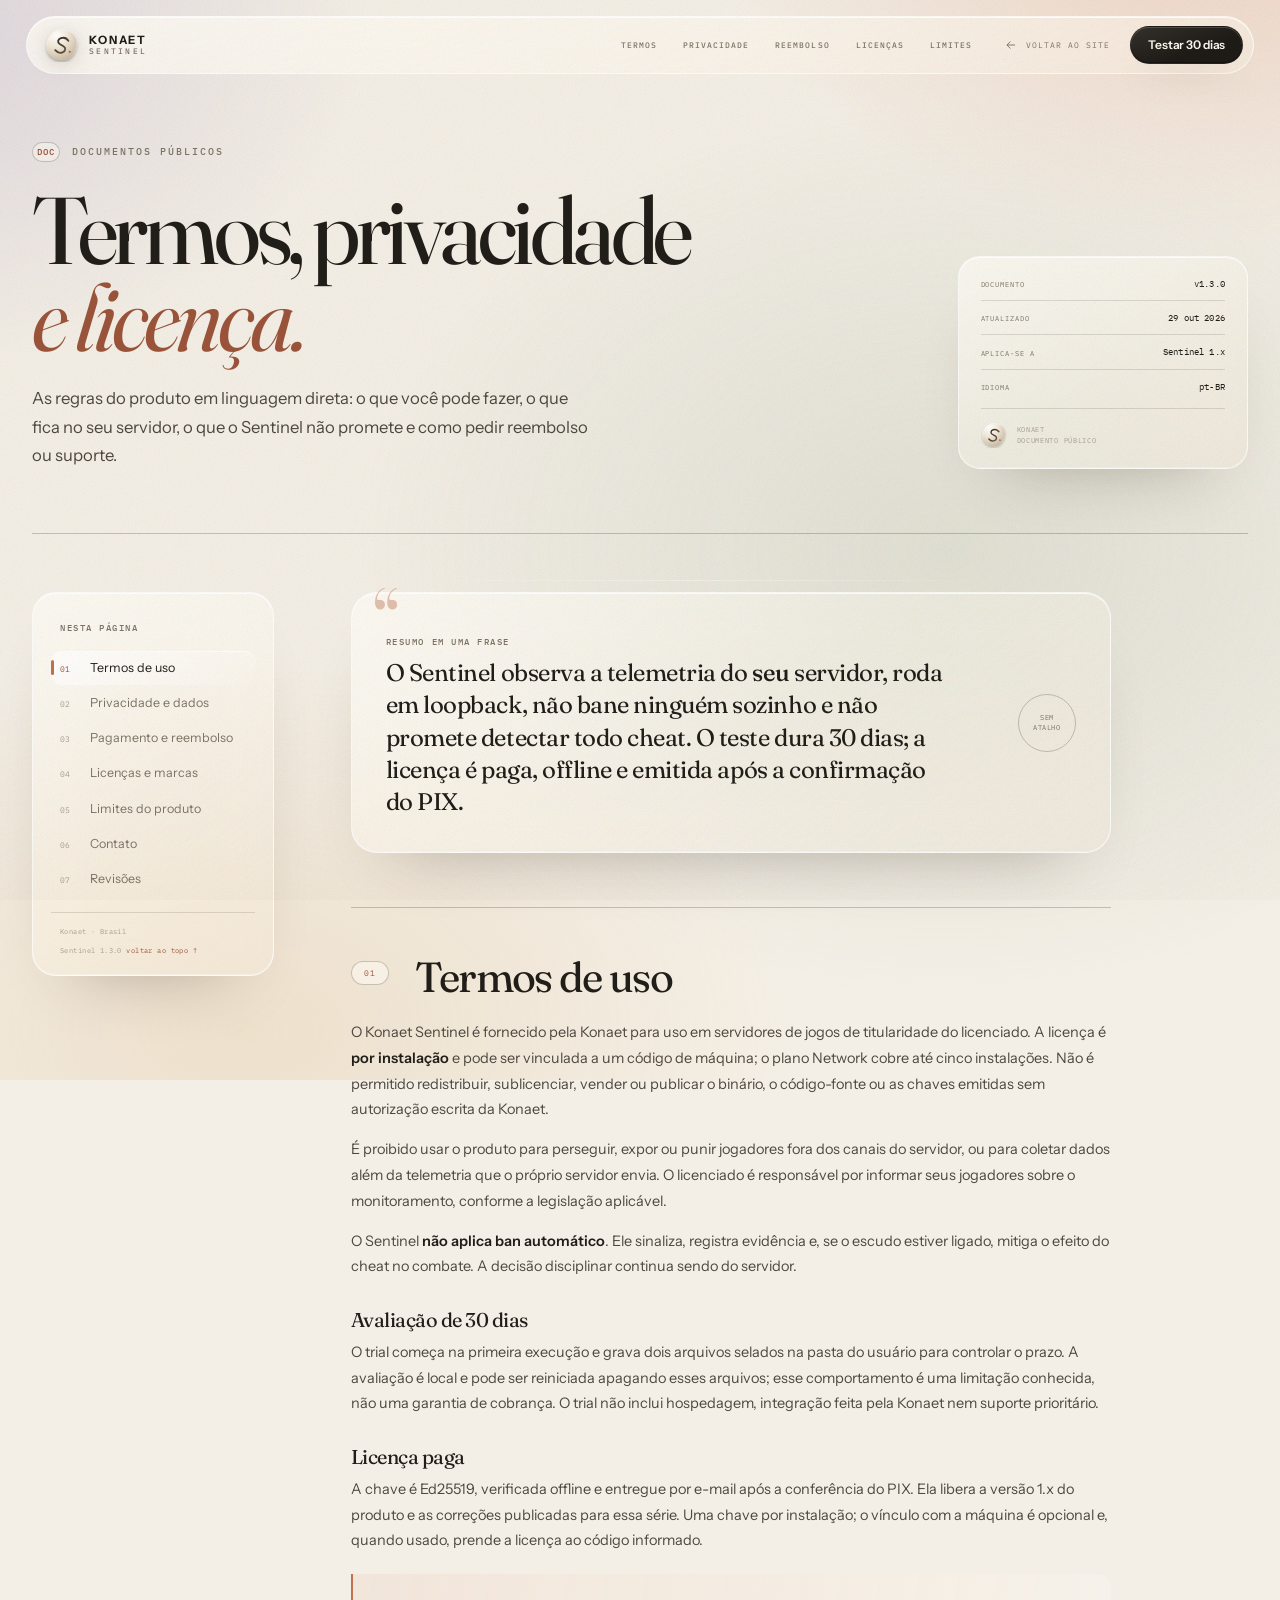
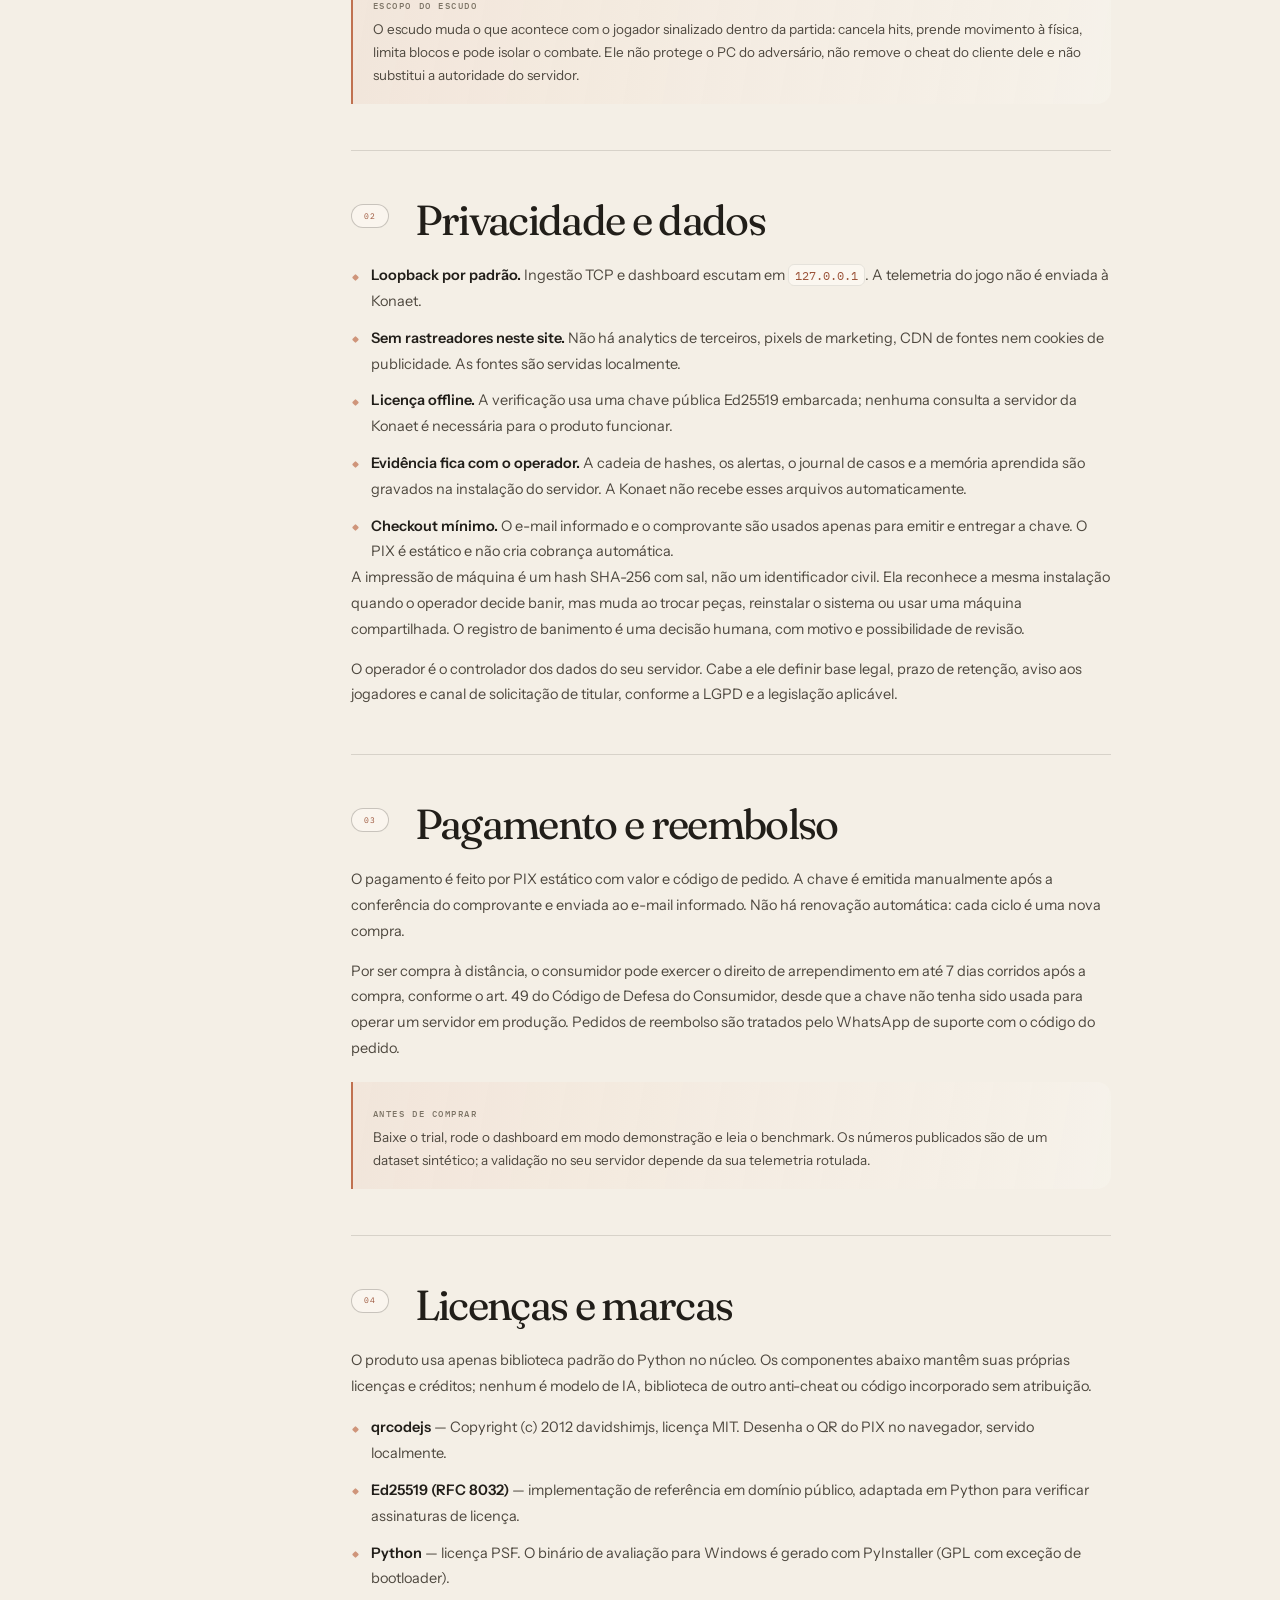
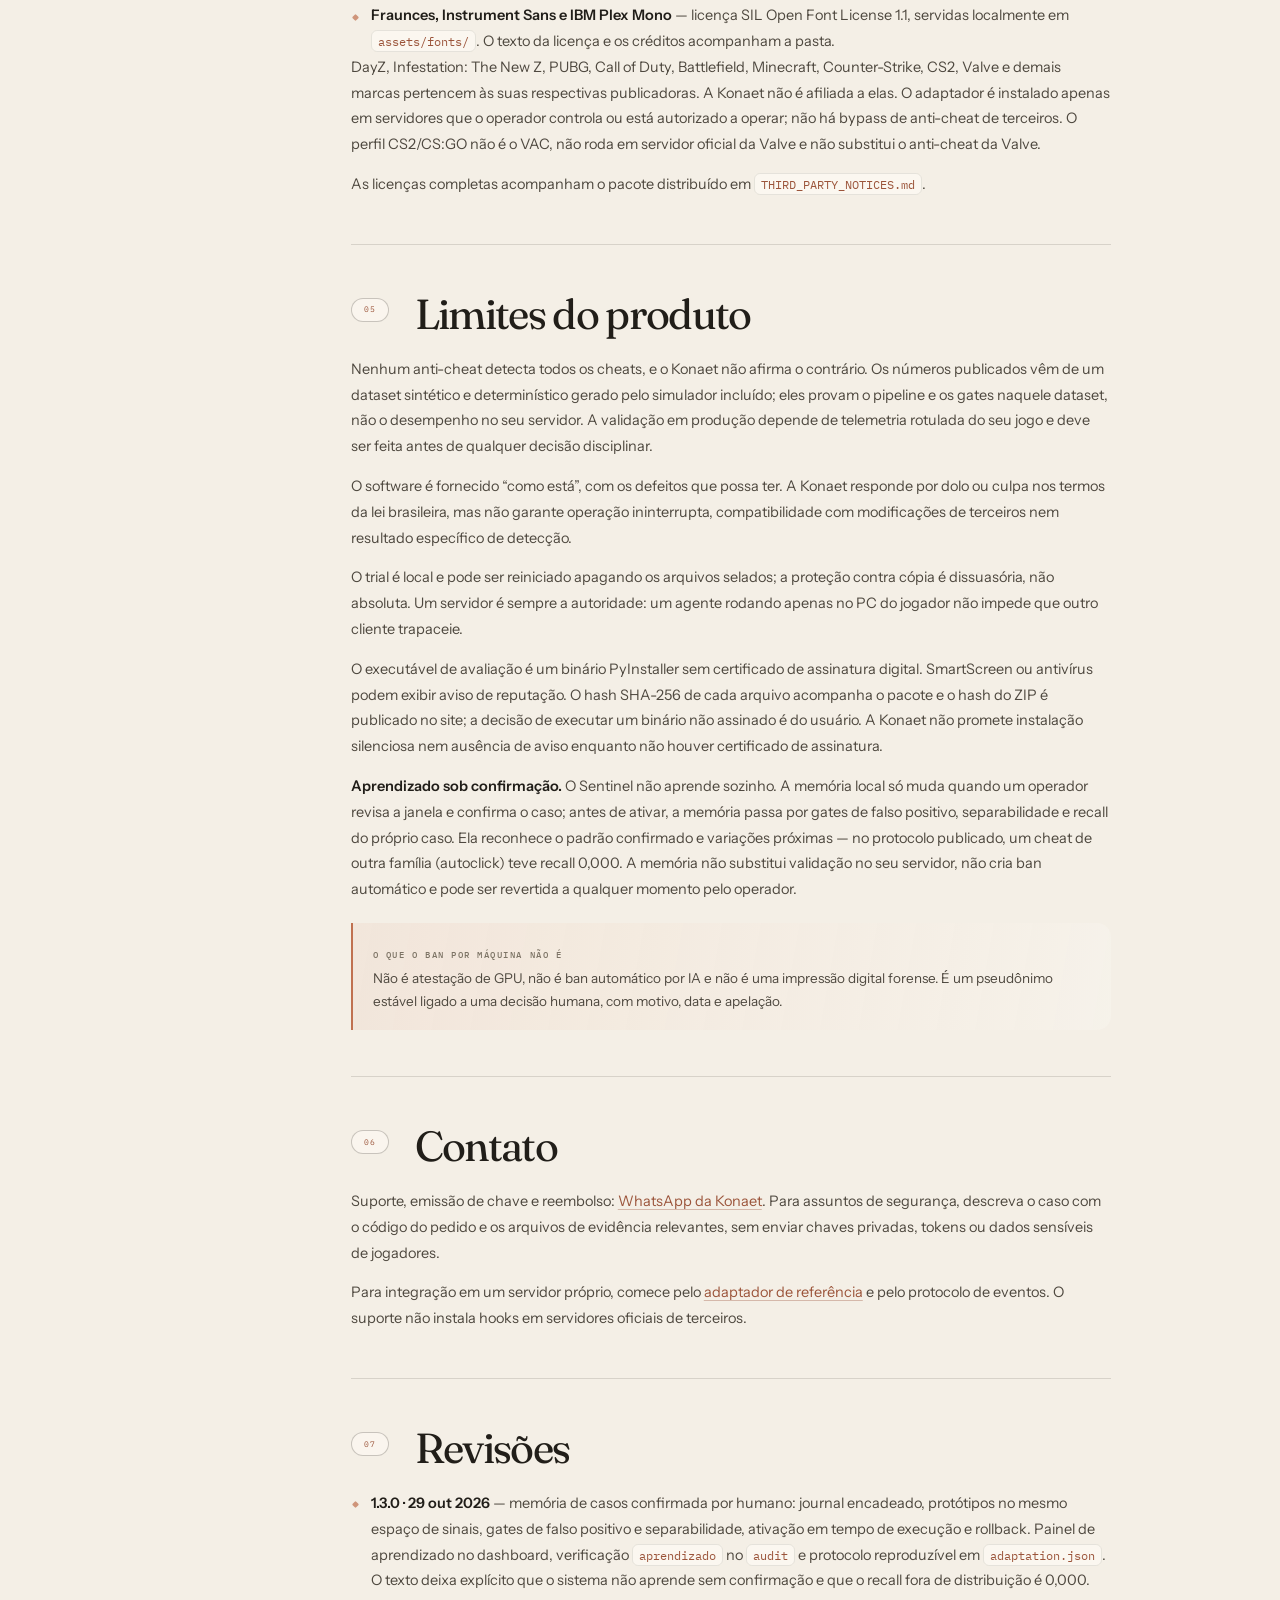
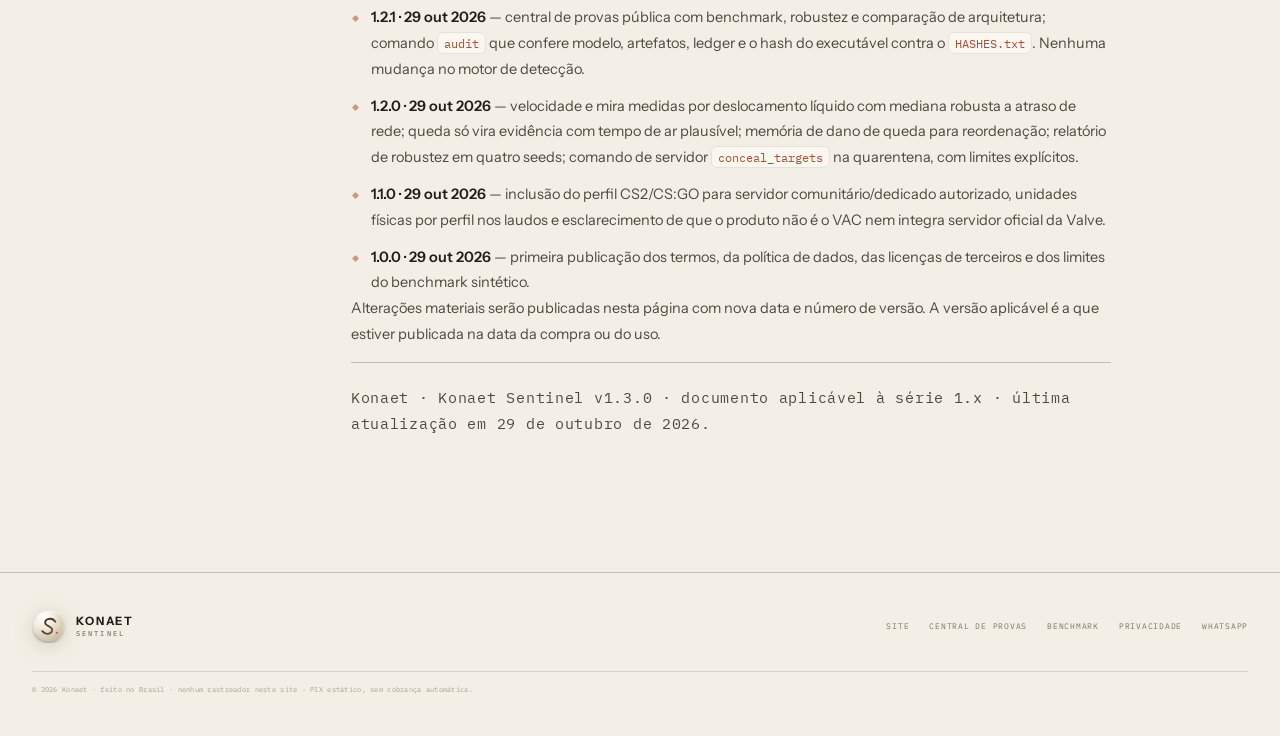
==== commit 5551594e: "feat: memória sob confirmação humana e trial 1.3.0" ====
--- a/legal.html
+++ b/legal.html
@@ -4,7 +4,7 @@
 <meta charset="utf-8">
 <meta name="viewport" content="width=device-width, initial-scale=1">
 <title>Termos, privacidade e licença · Konaet Sentinel</title>
-<meta name="description" content="Termos de uso, privacidade, reembolso, licenças de terceiros e limites do Konaet Sentinel. Documento público da versão 1.2.1.">
+<meta name="description" content="Termos de uso, privacidade, reembolso, licenças de terceiros e limites do Konaet Sentinel. Documento público da versão 1.3.0.">
 <meta name="theme-color" content="#f4efe6">
 <meta property="og:title" content="Termos, privacidade e licença · Konaet Sentinel">
 <meta property="og:description" content="O que o Sentinel faz, o que não faz, como trata dados e quais são os limites do trial e da licença.">
@@ -57,7 +57,7 @@
     </div>
     <aside class="legal-stamp glass" aria-label="Versão do documento">
       <dl>
-        <div><dt>documento</dt><dd>v1.2.1</dd></div>
+        <div><dt>documento</dt><dd>v1.3.0</dd></div>
         <div><dt>atualizado</dt><dd>29 out 2026</dd></div>
         <div><dt>aplica-se a</dt><dd>Sentinel 1.x</dd></div>
         <div><dt>idioma</dt><dd>pt-BR</dd></div>
@@ -83,7 +83,7 @@
       </nav>
       <div class="legal-toc-foot">
         Konaet · Brasil<br>
-        Sentinel 1.2.1
+        Sentinel 1.3.0
         <a href="#documento">voltar ao topo ↑</a>
       </div>
     </aside>
@@ -127,7 +127,7 @@
           <li><strong>Loopback por padrão.</strong> Ingestão TCP e dashboard escutam em <code>127.0.0.1</code>. A telemetria do jogo não é enviada à Konaet.</li>
           <li><strong>Sem rastreadores neste site.</strong> Não há analytics de terceiros, pixels de marketing, CDN de fontes nem cookies de publicidade. As fontes são servidas localmente.</li>
           <li><strong>Licença offline.</strong> A verificação usa uma chave pública Ed25519 embarcada; nenhuma consulta a servidor da Konaet é necessária para o produto funcionar.</li>
-          <li><strong>Evidência fica com o operador.</strong> A cadeia de hashes, os alertas e o registro de banimentos são gravados na instalação do servidor. A Konaet não recebe esses arquivos automaticamente.</li>
+          <li><strong>Evidência fica com o operador.</strong> A cadeia de hashes, os alertas, o journal de casos e a memória aprendida são gravados na instalação do servidor. A Konaet não recebe esses arquivos automaticamente.</li>
           <li><strong>Checkout mínimo.</strong> O e-mail informado e o comprovante são usados apenas para emitir e entregar a chave. O PIX é estático e não cria cobrança automática.</li>
         </ul>
         <p>A impressão de máquina é um hash SHA-256 com sal, não um identificador civil. Ela reconhece a mesma instalação quando o operador decide banir, mas muda ao trocar peças, reinstalar o sistema ou usar uma máquina compartilhada. O registro de banimento é uma decisão humana, com motivo e possibilidade de revisão.</p>
@@ -172,6 +172,7 @@
         <p>O software é fornecido “como está”, com os defeitos que possa ter. A Konaet responde por dolo ou culpa nos termos da lei brasileira, mas não garante operação ininterrupta, compatibilidade com modificações de terceiros nem resultado específico de detecção.</p>
         <p>O trial é local e pode ser reiniciado apagando os arquivos selados; a proteção contra cópia é dissuasória, não absoluta. Um servidor é sempre a autoridade: um agente rodando apenas no PC do jogador não impede que outro cliente trapaceie.</p>
         <p>O executável de avaliação é um binário PyInstaller sem certificado de assinatura digital. SmartScreen ou antivírus podem exibir aviso de reputação. O hash SHA-256 de cada arquivo acompanha o pacote e o hash do ZIP é publicado no site; a decisão de executar um binário não assinado é do usuário. A Konaet não promete instalação silenciosa nem ausência de aviso enquanto não houver certificado de assinatura.</p>
+        <p><strong>Aprendizado sob confirmação.</strong> O Sentinel não aprende sozinho. A memória local só muda quando um operador revisa a janela e confirma o caso; antes de ativar, a memória passa por gates de falso positivo, separabilidade e recall do próprio caso. Ela reconhece o padrão confirmado e variações próximas — no protocolo publicado, um cheat de outra família (autoclick) teve recall 0,000. A memória não substitui validação no seu servidor, não cria ban automático e pode ser revertida a qualquer momento pelo operador.</p>
         <div class="legal-note">
           <span class="tag-label">o que o ban por máquina não é</span>
           <p>Não é atestação de GPU, não é ban automático por IA e não é uma impressão digital forense. É um pseudônimo estável ligado a uma decisão humana, com motivo, data e apelação.</p>
@@ -193,13 +194,14 @@
           <h2><a class="legal-anchor" href="#revisoes">Revisões</a></h2>
         </div>
         <ul>
+          <li><strong>1.3.0 · 29 out 2026</strong> — memória de casos confirmada por humano: journal encadeado, protótipos no mesmo espaço de sinais, gates de falso positivo e separabilidade, ativação em tempo de execução e rollback. Painel de aprendizado no dashboard, verificação <code>aprendizado</code> no <code>audit</code> e protocolo reproduzível em <code>adaptation.json</code>. O texto deixa explícito que o sistema não aprende sem confirmação e que o recall fora de distribuição é 0,000.</li>
           <li><strong>1.2.1 · 29 out 2026</strong> — central de provas pública com benchmark, robustez e comparação de arquitetura; comando <code>audit</code> que confere modelo, artefatos, ledger e o hash do executável contra o <code>HASHES.txt</code>. Nenhuma mudança no motor de detecção.</li>
           <li><strong>1.2.0 · 29 out 2026</strong> — velocidade e mira medidas por deslocamento líquido com mediana robusta a atraso de rede; queda só vira evidência com tempo de ar plausível; memória de dano de queda para reordenação; relatório de robustez em quatro seeds; comando de servidor <code>conceal_targets</code> na quarentena, com limites explícitos.</li>
           <li><strong>1.1.0 · 29 out 2026</strong> — inclusão do perfil CS2/CS:GO para servidor comunitário/dedicado autorizado, unidades físicas por perfil nos laudos e esclarecimento de que o produto não é o VAC nem integra servidor oficial da Valve.</li>
           <li><strong>1.0.0 · 29 out 2026</strong> — primeira publicação dos termos, da política de dados, das licenças de terceiros e dos limites do benchmark sintético.</li>
         </ul>
         <p>Alterações materiais serão publicadas nesta página com nova data e número de versão. A versão aplicável é a que estiver publicada na data da compra ou do uso.</p>
-        <p class="legal-foot">Konaet · Konaet Sentinel v1.2.1 · documento aplicável à série 1.x · última atualização em 29 de outubro de 2026.</p>
+        <p class="legal-foot">Konaet · Konaet Sentinel v1.3.0 · documento aplicável à série 1.x · última atualização em 29 de outubro de 2026.</p>
       </section>
     </article>
   </div>
--- a/styles.css
+++ b/styles.css
@@ -1759,6 +1759,134 @@
 .demo-command code { display: block; margin-top: 6px; font-size: 9.5px; line-height: 1.5; color: var(--peach); word-break: break-word; }
 .demo-note { margin-top: 10px; font-size: 9px; line-height: 1.5; color: var(--muted); }
 
+/* ---------------------------------------------------------- aprendizado */
+.learning-section {
+  position: relative;
+  border-top: 1px solid rgba(44, 38, 29, 0.08);
+  background:
+    radial-gradient(60% 48% at 10% 18%, rgba(216, 173, 111, 0.14), transparent 70%),
+    radial-gradient(52% 46% at 94% 78%, rgba(147, 166, 140, 0.15), transparent 72%);
+  scroll-margin-top: 110px;
+}
+.learning-head {
+  display: grid;
+  grid-template-columns: minmax(0, 1.05fr) minmax(280px, 0.75fr);
+  gap: clamp(24px, 4vw, 56px);
+  align-items: end;
+  margin-bottom: clamp(36px, 5vw, 56px);
+}
+.learning-head h2 { margin-top: 22px; font-size: clamp(42px, 5.6vw, 76px); }
+.learning-head .section-lede { max-width: 470px; margin-bottom: 6px; }
+.learning-grid {
+  display: grid;
+  grid-template-columns: minmax(0, 1.08fr) minmax(300px, 0.92fr);
+  gap: clamp(24px, 3vw, 40px);
+  align-items: stretch;
+}
+.learning-steps { border-top: 1px solid var(--line); }
+.learning-steps li {
+  display: grid;
+  grid-template-columns: 46px minmax(0, 1fr);
+  gap: 18px;
+  padding: 24px 0;
+  border-bottom: 1px solid var(--line);
+}
+.learning-steps > li > span {
+  padding-top: 6px;
+  font-family: var(--mono);
+  font-size: 9px;
+  letter-spacing: 0.08em;
+  color: var(--clay-deep);
+}
+.learning-steps strong {
+  font-family: var(--serif);
+  font-size: clamp(22px, 2.4vw, 28px);
+  font-weight: 450;
+  letter-spacing: -0.025em;
+  line-height: 1.1;
+}
+.learning-steps p { margin-top: 7px; max-width: 54ch; font-size: 13px; line-height: 1.6; color: var(--muted); }
+.learning-proof {
+  position: relative;
+  display: flex;
+  flex-direction: column;
+  padding: 26px 28px 24px;
+  border-radius: 30px;
+  border: 1px solid rgba(255, 255, 255, 0.16);
+  background:
+    radial-gradient(80% 60% at 82% 0%, rgba(192, 113, 80, 0.3), transparent 66%),
+    radial-gradient(60% 50% at 0% 100%, rgba(147, 166, 140, 0.16), transparent 70%),
+    linear-gradient(160deg, #302c25, #1d1a16 70%);
+  color: var(--cream);
+  box-shadow:
+    0 40px 80px -40px rgba(33, 30, 25, 0.7),
+    inset 0 1px 0 rgba(255, 255, 255, 0.14);
+  overflow: hidden;
+}
+.learning-proof::after {
+  content: "";
+  position: absolute;
+  width: 240px;
+  height: 240px;
+  right: -90px;
+  bottom: -120px;
+  border-radius: 50%;
+  border: 1px solid rgba(253, 249, 240, 0.12);
+  box-shadow: 0 0 0 24px rgba(253, 249, 240, 0.03), 0 0 0 48px rgba(253, 249, 240, 0.02);
+  pointer-events: none;
+}
+.learning-proof-head {
+  display: flex;
+  align-items: center;
+  justify-content: space-between;
+  gap: 12px;
+  padding-bottom: 15px;
+  border-bottom: 1px solid rgba(253, 249, 240, 0.12);
+}
+.learning-proof .tag-label { color: rgba(253, 249, 240, 0.5); }
+.learning-pill {
+  display: inline-flex;
+  align-items: center;
+  gap: 6px;
+  padding: 4px 9px;
+  border-radius: 999px;
+  background: rgba(147, 166, 140, 0.16);
+  font-family: var(--mono);
+  font-size: 7px;
+  letter-spacing: 0.1em;
+  text-transform: uppercase;
+  color: #c6d4bf;
+}
+.learning-pill i { width: 5px; height: 5px; border-radius: 50%; background: #9fb598; box-shadow: 0 0 0 3px rgba(147, 166, 140, 0.14); }
+.learning-hero { padding: 20px 0 16px; border-bottom: 1px solid rgba(253, 249, 240, 0.12); }
+.learning-hero strong {
+  display: block;
+  font-family: var(--serif);
+  font-size: clamp(58px, 6.6vw, 82px);
+  font-weight: 400;
+  letter-spacing: -0.055em;
+  line-height: 0.9;
+  color: #f0c5a8;
+}
+.learning-hero strong span { margin-left: 5px; font-family: var(--mono); font-size: 15px; letter-spacing: 0; color: rgba(240, 197, 168, 0.7); }
+.learning-hero p { margin-top: 9px; max-width: 38ch; font-size: 10.5px; line-height: 1.55; color: rgba(253, 249, 240, 0.52); }
+.learning-figures {
+  display: grid;
+  grid-template-columns: 1fr 1fr;
+  gap: 14px 18px;
+  padding: 17px 0;
+  border-bottom: 1px solid rgba(253, 249, 240, 0.12);
+}
+.learning-figures div { display: flex; flex-direction: column; gap: 2px; min-width: 0; }
+.learning-figures span { font-family: var(--mono); font-size: 7px; letter-spacing: 0.09em; text-transform: uppercase; color: rgba(253, 249, 240, 0.42); }
+.learning-figures b { font-family: var(--serif); font-size: 27px; font-weight: 400; letter-spacing: -0.04em; line-height: 1.05; color: var(--cream); }
+.learning-figures em { font-style: normal; font-size: 8.5px; line-height: 1.35; color: rgba(253, 249, 240, 0.38); }
+.learning-figures div:last-child b { color: var(--peach); }
+.learning-proof-note { margin-top: 14px; font-size: 9.5px; line-height: 1.55; color: rgba(253, 249, 240, 0.46); }
+.learning-proof .quiet-link { margin-top: auto; padding-top: 14px; color: #f0c5a8; border-color: rgba(240, 197, 168, 0.24); }
+.learning-proof .quiet-link:hover { color: var(--cream); border-color: rgba(253, 249, 240, 0.5); }
+.learning-note { margin-top: 18px; max-width: 88ch; font-size: 10.5px; line-height: 1.6; color: var(--faint); }
+
 /* ---------------------------------------------------------- prova */
 .proof-section { border-top: 1px solid rgba(44, 38, 29, 0.08); }
 .proof-head { display: flex; align-items: flex-end; justify-content: space-between; gap: 30px; margin: 22px 0 38px; }
@@ -2273,6 +2401,10 @@
   .ban-limits { max-width: 480px; }
   .shield-grid { grid-template-columns: 1fr; gap: 38px; }
   .shield-demo { max-width: 620px; }
+  .learning-head { grid-template-columns: 1fr; align-items: start; gap: 16px; }
+  .learning-head .section-lede { max-width: 620px; }
+  .learning-grid { grid-template-columns: 1fr; }
+  .learning-proof { width: 100%; max-width: 560px; }
   .plans { grid-template-columns: 1fr; max-width: 560px; margin-inline: auto; gap: 18px; }
   .plan.featured { transform: none; }
   .plan.featured:hover { transform: translateY(-4px); }
@@ -2319,6 +2451,7 @@
   .proof-head { flex-direction: column; align-items: flex-start; }
   .proof-score { align-items: flex-start; padding-left: 0; border-left: 0; padding-top: 16px; border-top: 1px solid var(--line); width: 100%; }
   .proof-score small { text-align: left; }
+  .proof-head { gap: 18px; }
   .cta-art { width: 100%; opacity: 0.32; }
   .cta-card::before { background: linear-gradient(180deg, rgba(27, 24, 20, 0.92), rgba(27, 24, 20, 0.7)); }
 }
@@ -2367,6 +2500,12 @@
   .ban-case { padding: 22px 18px 16px; }
   .demo-row { grid-template-columns: 1fr auto; }
   .spark { display: none; }
+  .learning-head { margin-bottom: 30px; }
+  .learning-head h2 { font-size: clamp(40px, 11.4vw, 58px); }
+  .learning-steps li { grid-template-columns: 30px minmax(0, 1fr); gap: 12px; padding: 20px 0; }
+  .learning-steps p { font-size: 12.5px; }
+  .learning-proof { padding: 23px 20px 21px; border-radius: 24px; }
+  .learning-hero strong { font-size: clamp(56px, 16.5vw, 76px); }
   .proof-table-wrap { padding: 16px 16px 14px; overflow: visible; }
   .proof-table,
   .proof-table tbody { display: block; width: 100%; }
@@ -2417,7 +2556,7 @@
   .hero-actions .btn { width: 100%; }
   .case-tag { width: 100%; transform: none; }
   .hero-aside { padding-left: 14px; }
-  .section-head h2, .ai-head h2, .manifesto h2, .shield-copy h2, .proof-head h2, .faq-intro h2 { font-size: clamp(38px, 11vw, 50px); }
+  .section-head h2, .ai-head h2, .manifesto h2, .shield-copy h2, .learning-head h2, .proof-head h2, .faq-intro h2 { font-size: clamp(38px, 11vw, 50px); }
   .ban-head h2 { font-size: clamp(38px, 11vw, 50px); }
   .cta-copy h2 { font-size: clamp(36px, 10vw, 46px); }
   .footer-cols { grid-template-columns: 1fr; }
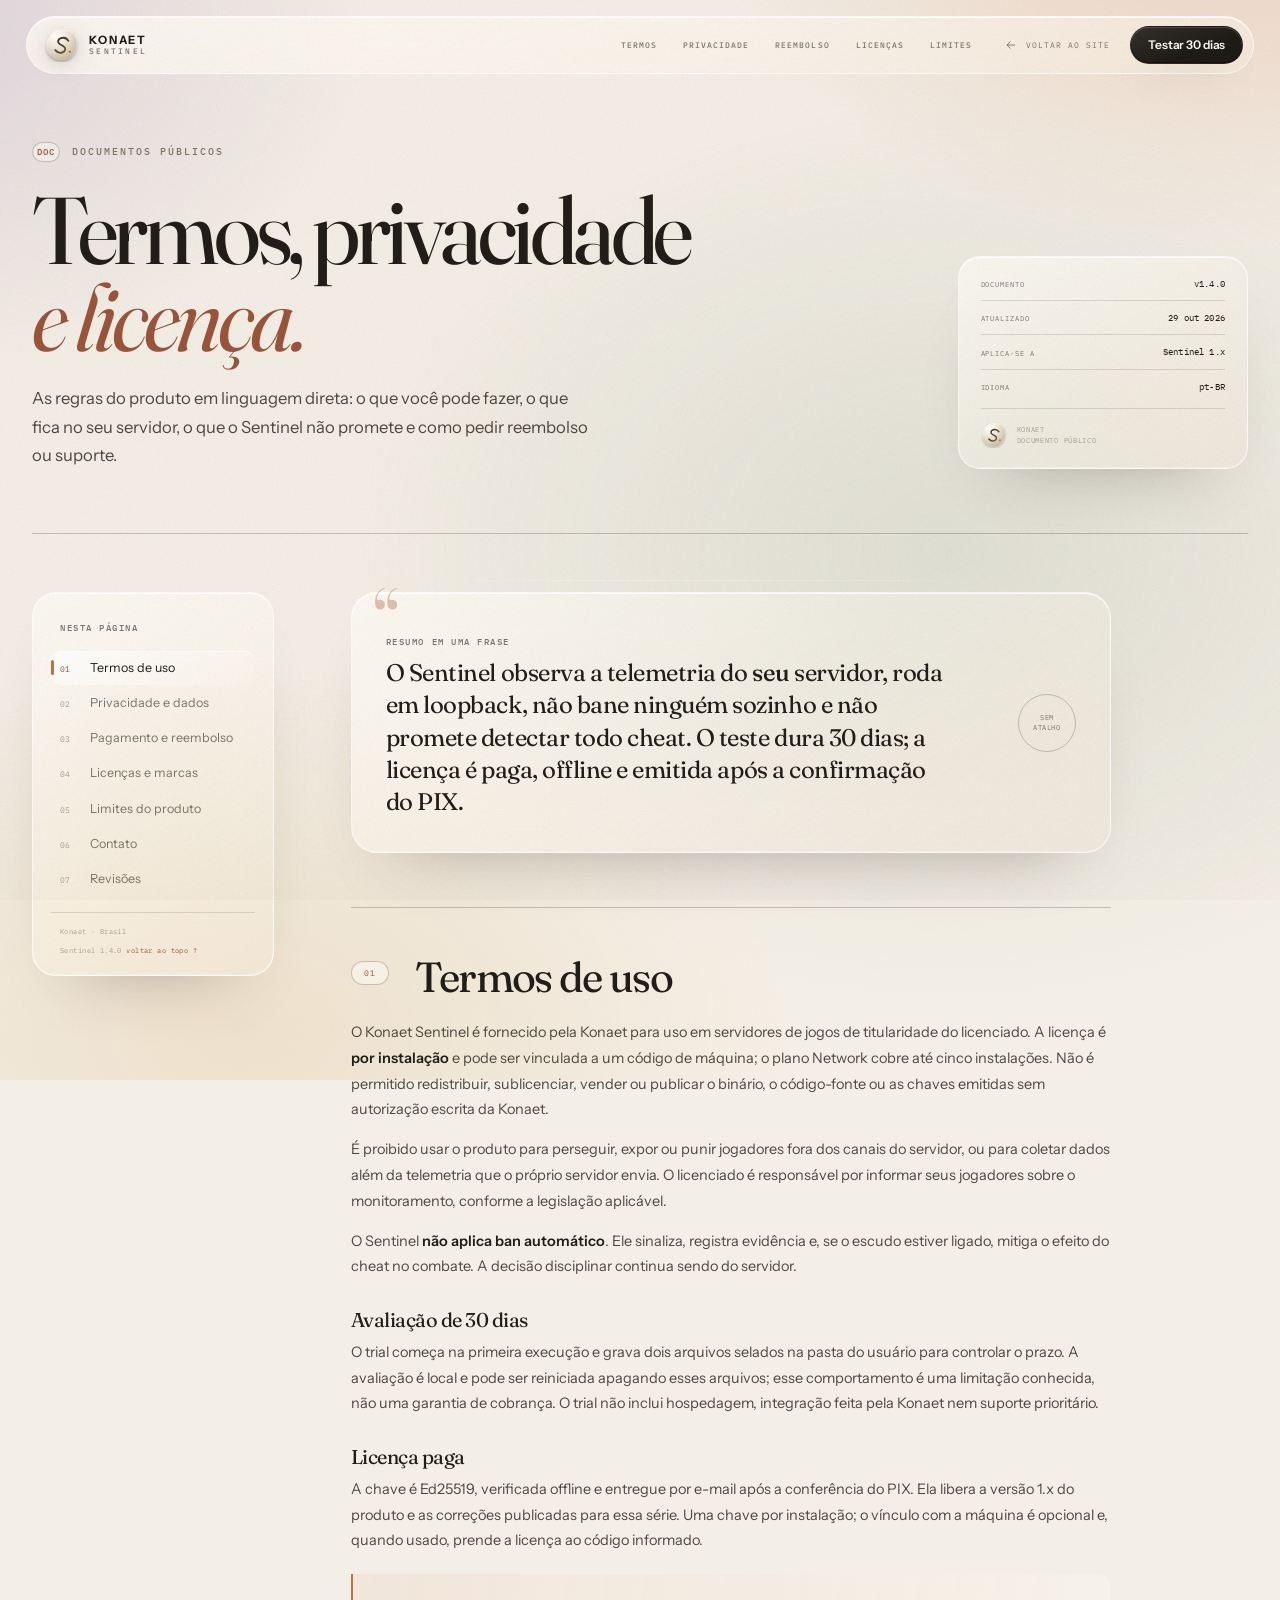
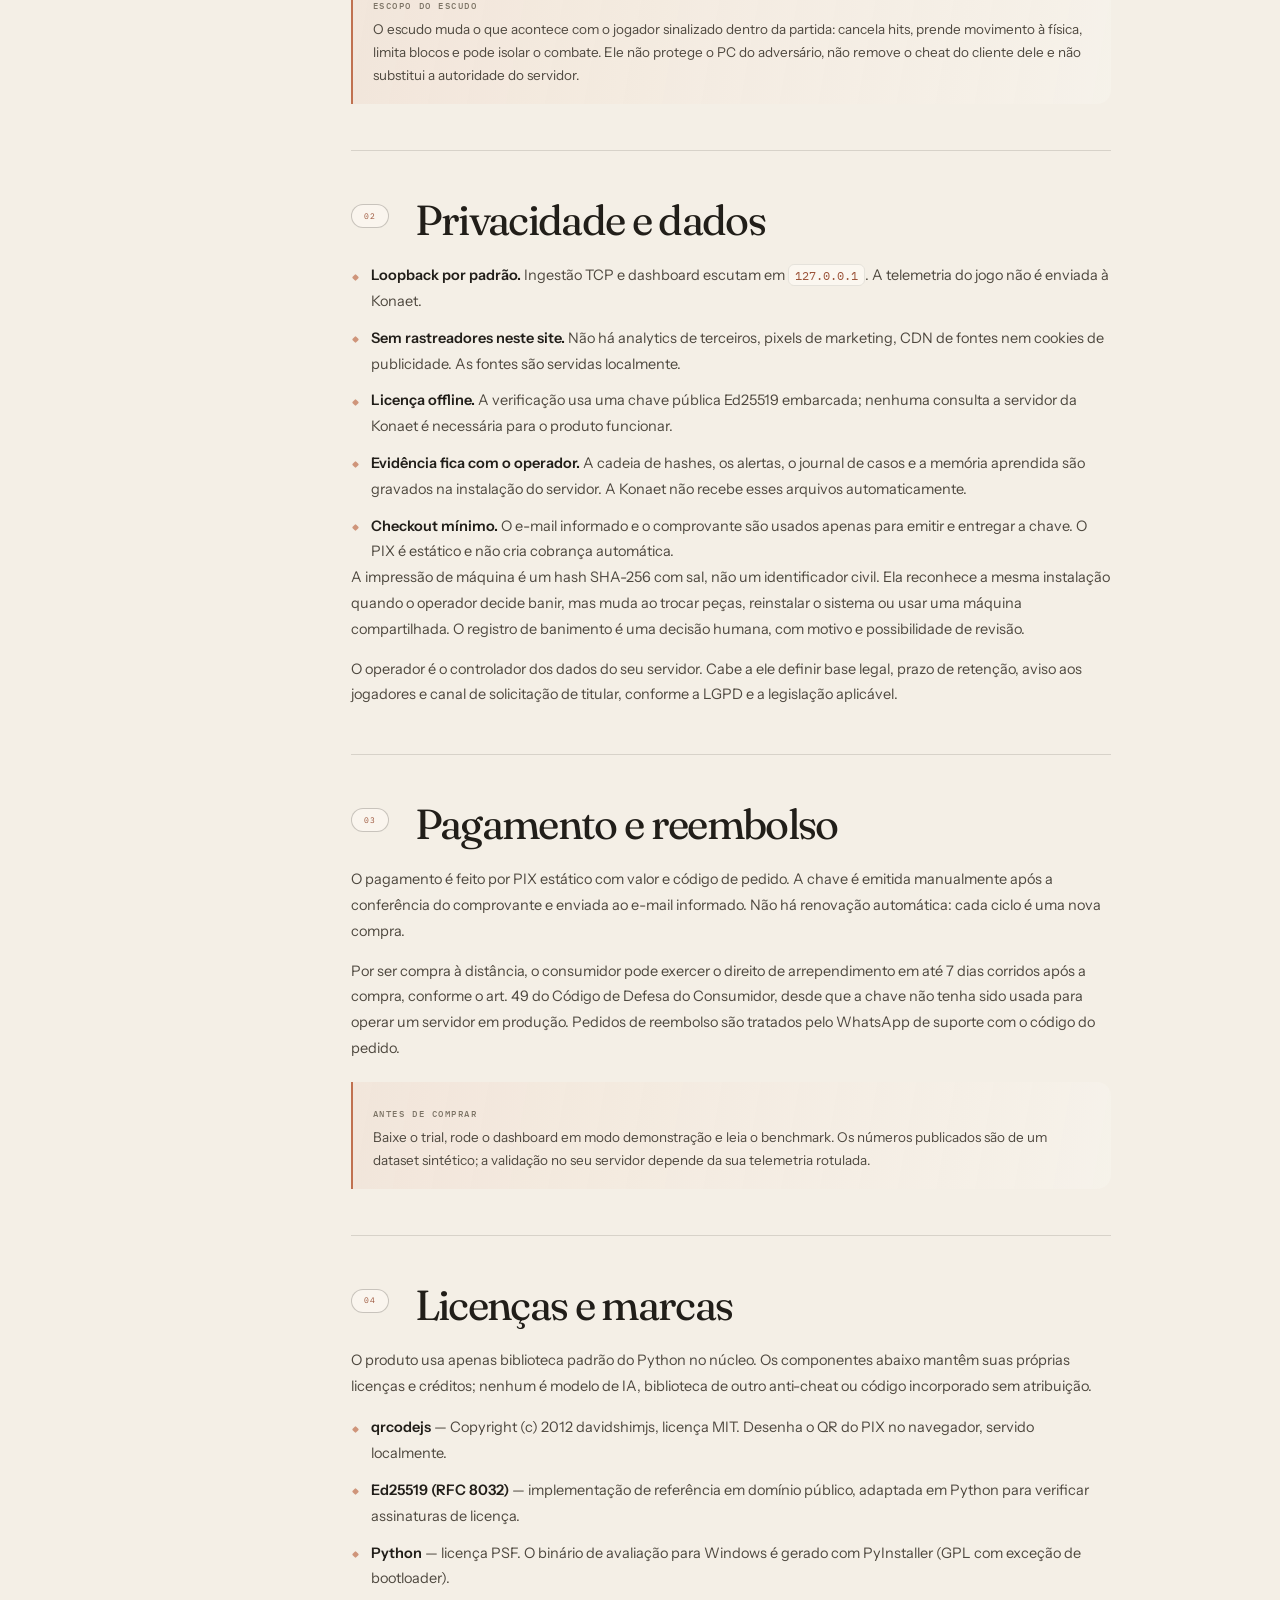
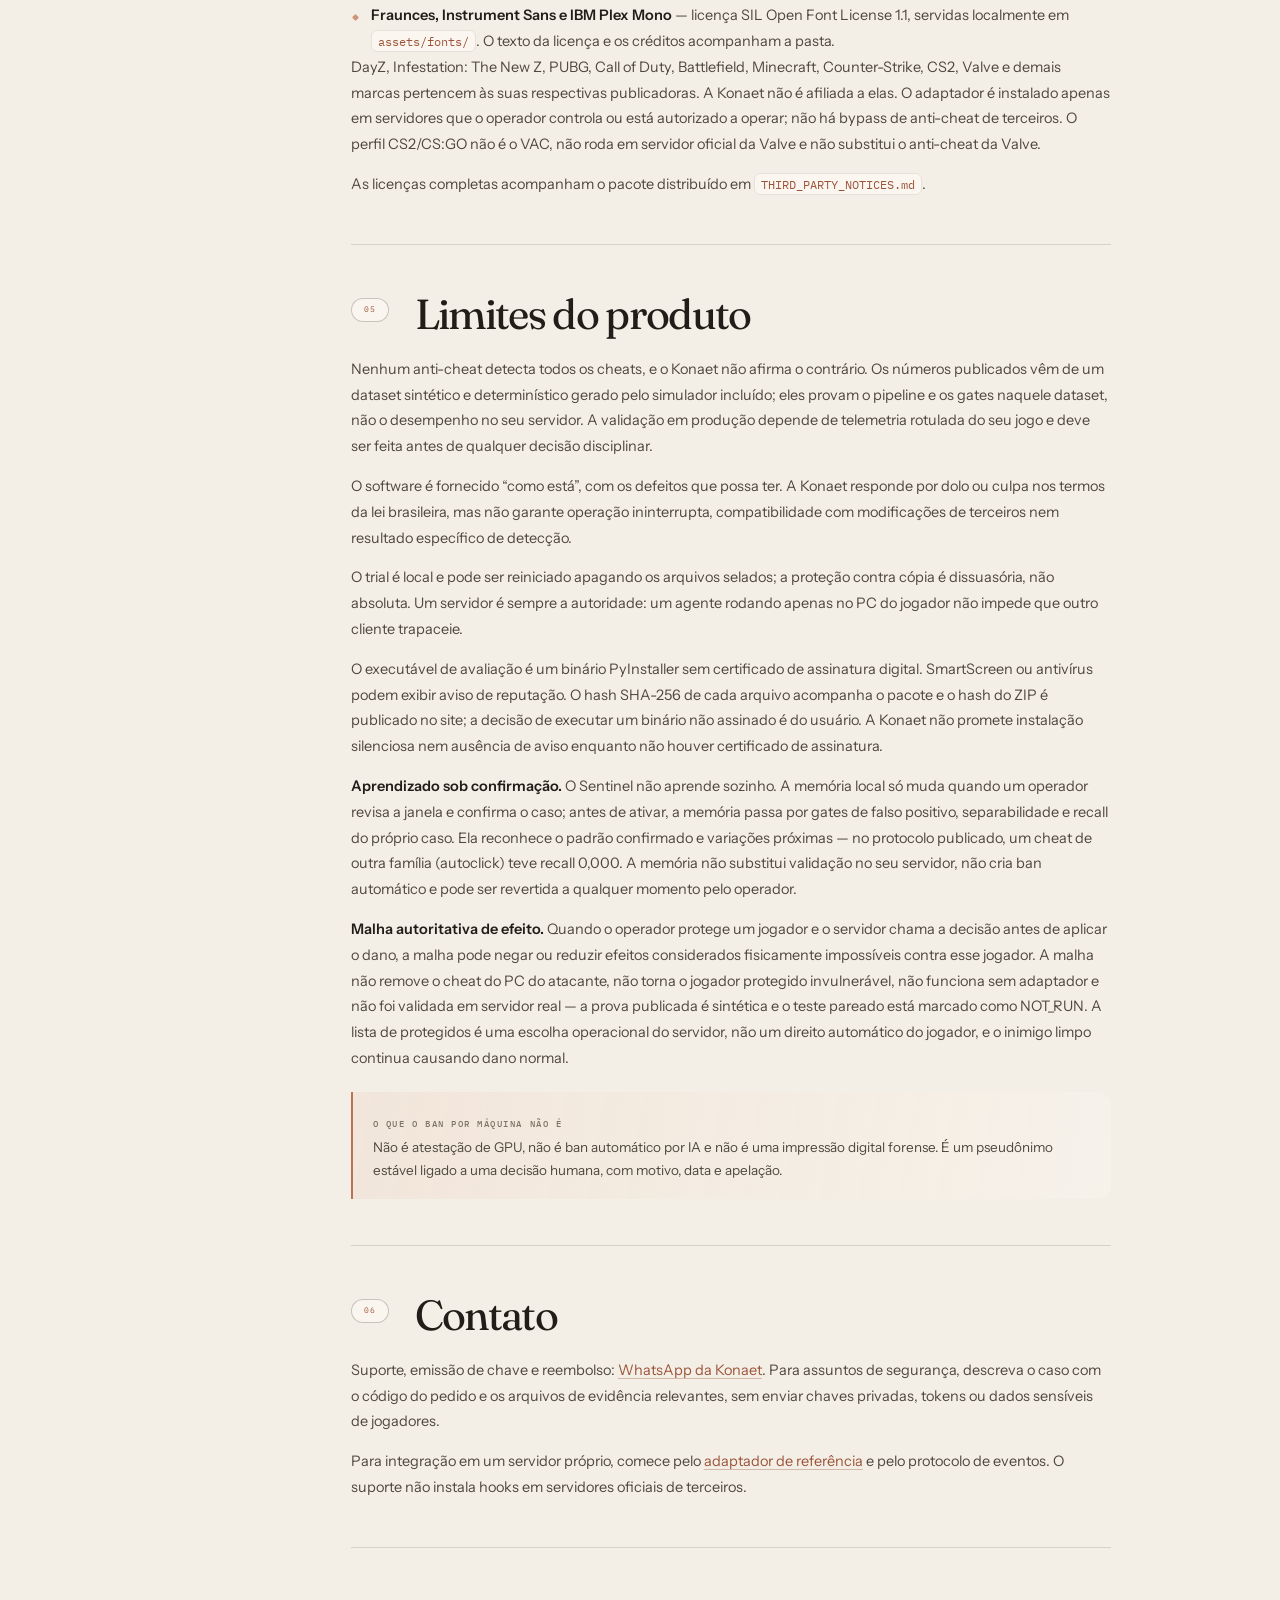
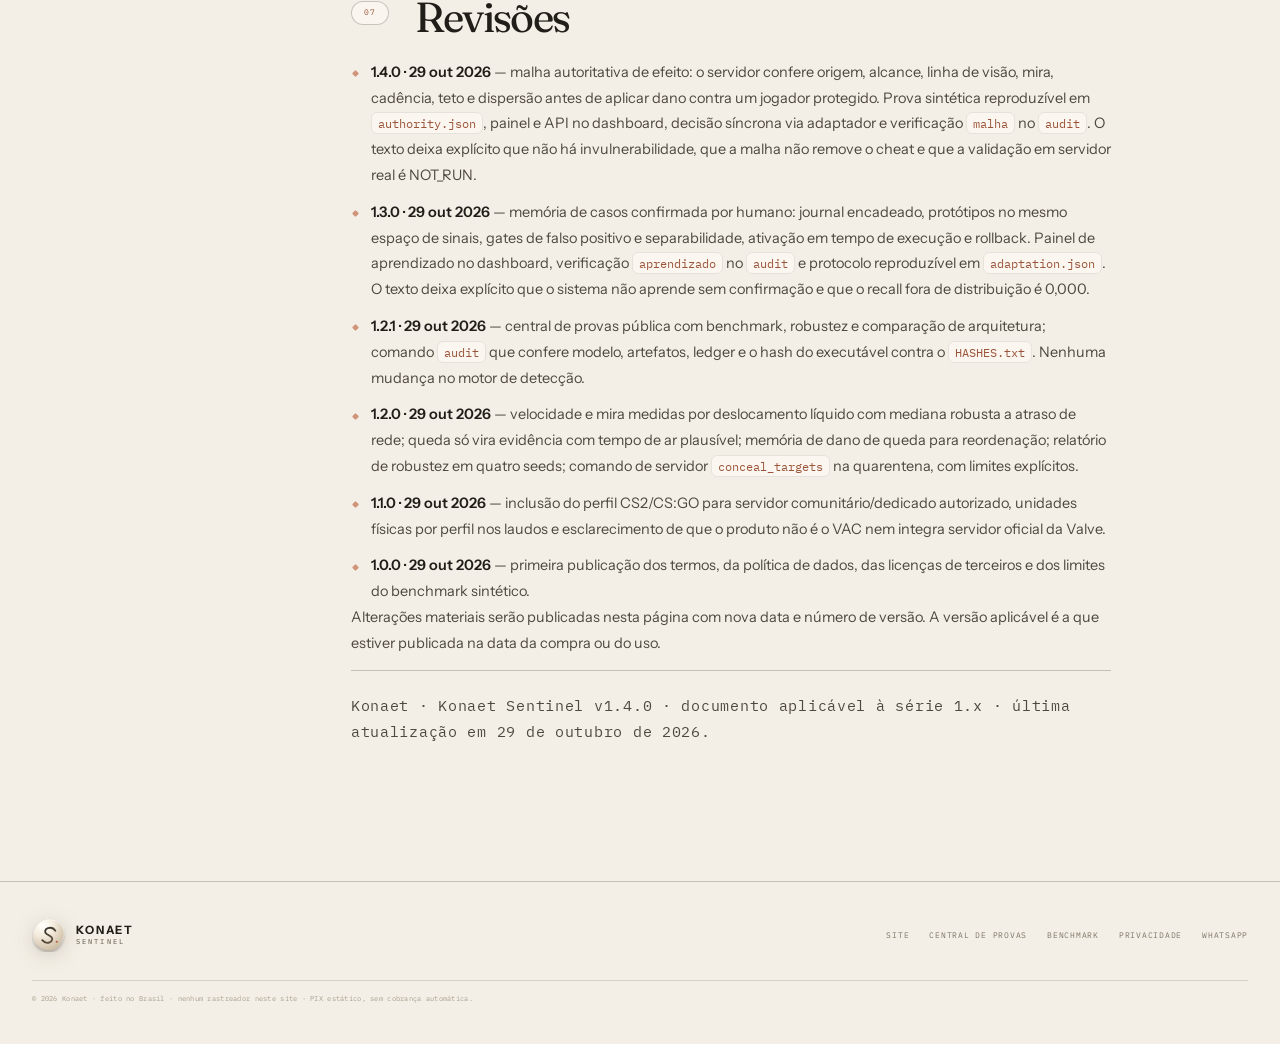
==== commit 4018da97: "site: Konaet Sentinel 1.4.0 com malha autoritativa de efeito Publica a prova reproduzível da malha (" ====
--- a/legal.html
+++ b/legal.html
@@ -4,7 +4,7 @@
 <meta charset="utf-8">
 <meta name="viewport" content="width=device-width, initial-scale=1">
 <title>Termos, privacidade e licença · Konaet Sentinel</title>
-<meta name="description" content="Termos de uso, privacidade, reembolso, licenças de terceiros e limites do Konaet Sentinel. Documento público da versão 1.3.0.">
+<meta name="description" content="Termos de uso, privacidade, reembolso, licenças de terceiros e limites do Konaet Sentinel. Documento público da versão 1.4.0.">
 <meta name="theme-color" content="#f4efe6">
 <meta property="og:title" content="Termos, privacidade e licença · Konaet Sentinel">
 <meta property="og:description" content="O que o Sentinel faz, o que não faz, como trata dados e quais são os limites do trial e da licença.">
@@ -57,7 +57,7 @@
     </div>
     <aside class="legal-stamp glass" aria-label="Versão do documento">
       <dl>
-        <div><dt>documento</dt><dd>v1.3.0</dd></div>
+        <div><dt>documento</dt><dd>v1.4.0</dd></div>
         <div><dt>atualizado</dt><dd>29 out 2026</dd></div>
         <div><dt>aplica-se a</dt><dd>Sentinel 1.x</dd></div>
         <div><dt>idioma</dt><dd>pt-BR</dd></div>
@@ -83,7 +83,7 @@
       </nav>
       <div class="legal-toc-foot">
         Konaet · Brasil<br>
-        Sentinel 1.3.0
+        Sentinel 1.4.0
         <a href="#documento">voltar ao topo ↑</a>
       </div>
     </aside>
@@ -173,6 +173,7 @@
         <p>O trial é local e pode ser reiniciado apagando os arquivos selados; a proteção contra cópia é dissuasória, não absoluta. Um servidor é sempre a autoridade: um agente rodando apenas no PC do jogador não impede que outro cliente trapaceie.</p>
         <p>O executável de avaliação é um binário PyInstaller sem certificado de assinatura digital. SmartScreen ou antivírus podem exibir aviso de reputação. O hash SHA-256 de cada arquivo acompanha o pacote e o hash do ZIP é publicado no site; a decisão de executar um binário não assinado é do usuário. A Konaet não promete instalação silenciosa nem ausência de aviso enquanto não houver certificado de assinatura.</p>
         <p><strong>Aprendizado sob confirmação.</strong> O Sentinel não aprende sozinho. A memória local só muda quando um operador revisa a janela e confirma o caso; antes de ativar, a memória passa por gates de falso positivo, separabilidade e recall do próprio caso. Ela reconhece o padrão confirmado e variações próximas — no protocolo publicado, um cheat de outra família (autoclick) teve recall 0,000. A memória não substitui validação no seu servidor, não cria ban automático e pode ser revertida a qualquer momento pelo operador.</p>
+        <p><strong>Malha autoritativa de efeito.</strong> Quando o operador protege um jogador e o servidor chama a decisão antes de aplicar o dano, a malha pode negar ou reduzir efeitos considerados fisicamente impossíveis contra esse jogador. A malha não remove o cheat do PC do atacante, não torna o jogador protegido invulnerável, não funciona sem adaptador e não foi validada em servidor real — a prova publicada é sintética e o teste pareado está marcado como NOT_RUN. A lista de protegidos é uma escolha operacional do servidor, não um direito automático do jogador, e o inimigo limpo continua causando dano normal.</p>
         <div class="legal-note">
           <span class="tag-label">o que o ban por máquina não é</span>
           <p>Não é atestação de GPU, não é ban automático por IA e não é uma impressão digital forense. É um pseudônimo estável ligado a uma decisão humana, com motivo, data e apelação.</p>
@@ -194,6 +195,7 @@
           <h2><a class="legal-anchor" href="#revisoes">Revisões</a></h2>
         </div>
         <ul>
+          <li><strong>1.4.0 · 29 out 2026</strong> — malha autoritativa de efeito: o servidor confere origem, alcance, linha de visão, mira, cadência, teto e dispersão antes de aplicar dano contra um jogador protegido. Prova sintética reproduzível em <code>authority.json</code>, painel e API no dashboard, decisão síncrona via adaptador e verificação <code>malha</code> no <code>audit</code>. O texto deixa explícito que não há invulnerabilidade, que a malha não remove o cheat e que a validação em servidor real é NOT_RUN.</li>
           <li><strong>1.3.0 · 29 out 2026</strong> — memória de casos confirmada por humano: journal encadeado, protótipos no mesmo espaço de sinais, gates de falso positivo e separabilidade, ativação em tempo de execução e rollback. Painel de aprendizado no dashboard, verificação <code>aprendizado</code> no <code>audit</code> e protocolo reproduzível em <code>adaptation.json</code>. O texto deixa explícito que o sistema não aprende sem confirmação e que o recall fora de distribuição é 0,000.</li>
           <li><strong>1.2.1 · 29 out 2026</strong> — central de provas pública com benchmark, robustez e comparação de arquitetura; comando <code>audit</code> que confere modelo, artefatos, ledger e o hash do executável contra o <code>HASHES.txt</code>. Nenhuma mudança no motor de detecção.</li>
           <li><strong>1.2.0 · 29 out 2026</strong> — velocidade e mira medidas por deslocamento líquido com mediana robusta a atraso de rede; queda só vira evidência com tempo de ar plausível; memória de dano de queda para reordenação; relatório de robustez em quatro seeds; comando de servidor <code>conceal_targets</code> na quarentena, com limites explícitos.</li>
@@ -201,7 +203,7 @@
           <li><strong>1.0.0 · 29 out 2026</strong> — primeira publicação dos termos, da política de dados, das licenças de terceiros e dos limites do benchmark sintético.</li>
         </ul>
         <p>Alterações materiais serão publicadas nesta página com nova data e número de versão. A versão aplicável é a que estiver publicada na data da compra ou do uso.</p>
-        <p class="legal-foot">Konaet · Konaet Sentinel v1.3.0 · documento aplicável à série 1.x · última atualização em 29 de outubro de 2026.</p>
+        <p class="legal-foot">Konaet · Konaet Sentinel v1.4.0 · documento aplicável à série 1.x · última atualização em 29 de outubro de 2026.</p>
       </section>
     </article>
   </div>
--- a/styles.css
+++ b/styles.css
@@ -1759,6 +1759,103 @@
 .demo-command code { display: block; margin-top: 6px; font-size: 9.5px; line-height: 1.5; color: var(--peach); word-break: break-word; }
 .demo-note { margin-top: 10px; font-size: 9px; line-height: 1.5; color: var(--muted); }
 
+/* ---------------------------------------------------------- malha */
+.mesh-section { position: relative; }
+.mesh-grid {
+  display: grid;
+  grid-template-columns: minmax(0, 0.92fr) minmax(0, 1.08fr);
+  gap: clamp(40px, 6vw, 86px);
+  align-items: center;
+}
+.mesh-copy h2 { margin-top: 22px; font-size: clamp(42px, 5.2vw, 72px); }
+.mesh-copy .section-lede { max-width: 500px; }
+.mesh-copy .micro { margin-top: 18px; }
+.mesh-demo {
+  position: relative;
+  padding: 24px 26px 22px;
+  border-radius: 30px;
+  border: 1px solid rgba(255, 255, 255, 0.7);
+  background:
+    radial-gradient(80% 70% at 80% 0%, rgba(119, 98, 127, 0.16), transparent 70%),
+    linear-gradient(150deg, rgba(255, 253, 247, 0.7), rgba(241, 231, 217, 0.5));
+  box-shadow: var(--shadow-soft), inset 0 1px 0 #fff;
+  backdrop-filter: blur(18px) saturate(1.2);
+  -webkit-backdrop-filter: blur(18px) saturate(1.2);
+}
+.mesh-demo-head {
+  display: flex;
+  align-items: center;
+  justify-content: space-between;
+  gap: 12px;
+  padding-bottom: 16px;
+  border-bottom: 1px solid var(--line);
+}
+.mesh-packet {
+  margin-top: 16px;
+  padding: 13px 14px;
+  border-radius: 14px;
+  background: rgba(44, 38, 29, 0.05);
+  border: 1px solid rgba(44, 38, 29, 0.08);
+}
+.mesh-packet span {
+  display: block;
+  font-family: var(--mono);
+  font-size: 8px;
+  letter-spacing: 0.08em;
+  text-transform: uppercase;
+  color: var(--muted);
+}
+.mesh-packet code {
+  display: block;
+  margin-top: 6px;
+  font-family: var(--mono);
+  font-size: 9.5px;
+  line-height: 1.5;
+  color: var(--ink-soft);
+  overflow-wrap: anywhere;
+}
+.mesh-verdict {
+  margin-top: 10px;
+  padding: 15px 16px;
+  border-radius: 16px;
+  background: linear-gradient(145deg, #34302a, #28251f);
+  color: #f2ede3;
+}
+.mesh-verdict div { display: flex; align-items: baseline; justify-content: space-between; gap: 12px; }
+.mesh-verdict strong { font-family: var(--mono); font-size: 13px; font-weight: 600; color: #e8b79a; }
+.mesh-verdict span { font-family: var(--mono); font-size: 11px; color: #b9d3b9; }
+.mesh-verdict p { margin-top: 5px; font-size: 10px; color: rgba(242, 237, 227, 0.62); }
+.mesh-figures {
+  display: grid;
+  grid-template-columns: repeat(4, minmax(0, 1fr));
+  gap: 8px;
+  margin-top: 12px;
+}
+.mesh-figures div {
+  padding: 11px 10px;
+  border-radius: 13px;
+  background: rgba(255, 255, 255, 0.42);
+  border: 1px solid rgba(255, 255, 255, 0.6);
+}
+.mesh-figures span {
+  display: block;
+  font-family: var(--mono);
+  font-size: 7px;
+  letter-spacing: 0.07em;
+  text-transform: uppercase;
+  color: var(--muted-2);
+}
+.mesh-figures b {
+  display: block;
+  margin-top: 4px;
+  font-family: var(--serif);
+  font-size: 19px;
+  font-weight: 450;
+  color: var(--ink-soft);
+}
+.mesh-figures em { display: block; margin-top: 2px; font-size: 8.5px; font-style: normal; color: var(--muted-2); }
+.mesh-demo .quiet-link { margin-top: 16px; }
+
 /* ---------------------------------------------------------- aprendizado */
 .learning-section {
   position: relative;
@@ -2401,6 +2498,9 @@
   .ban-limits { max-width: 480px; }
   .shield-grid { grid-template-columns: 1fr; gap: 38px; }
   .shield-demo { max-width: 620px; }
+  .mesh-grid { grid-template-columns: 1fr; gap: 38px; }
+  .mesh-demo { max-width: 620px; width: 100%; }
+  .mesh-figures { grid-template-columns: repeat(2, minmax(0, 1fr)); }
   .learning-head { grid-template-columns: 1fr; align-items: start; gap: 16px; }
   .learning-head .section-lede { max-width: 620px; }
   .learning-grid { grid-template-columns: 1fr; }
